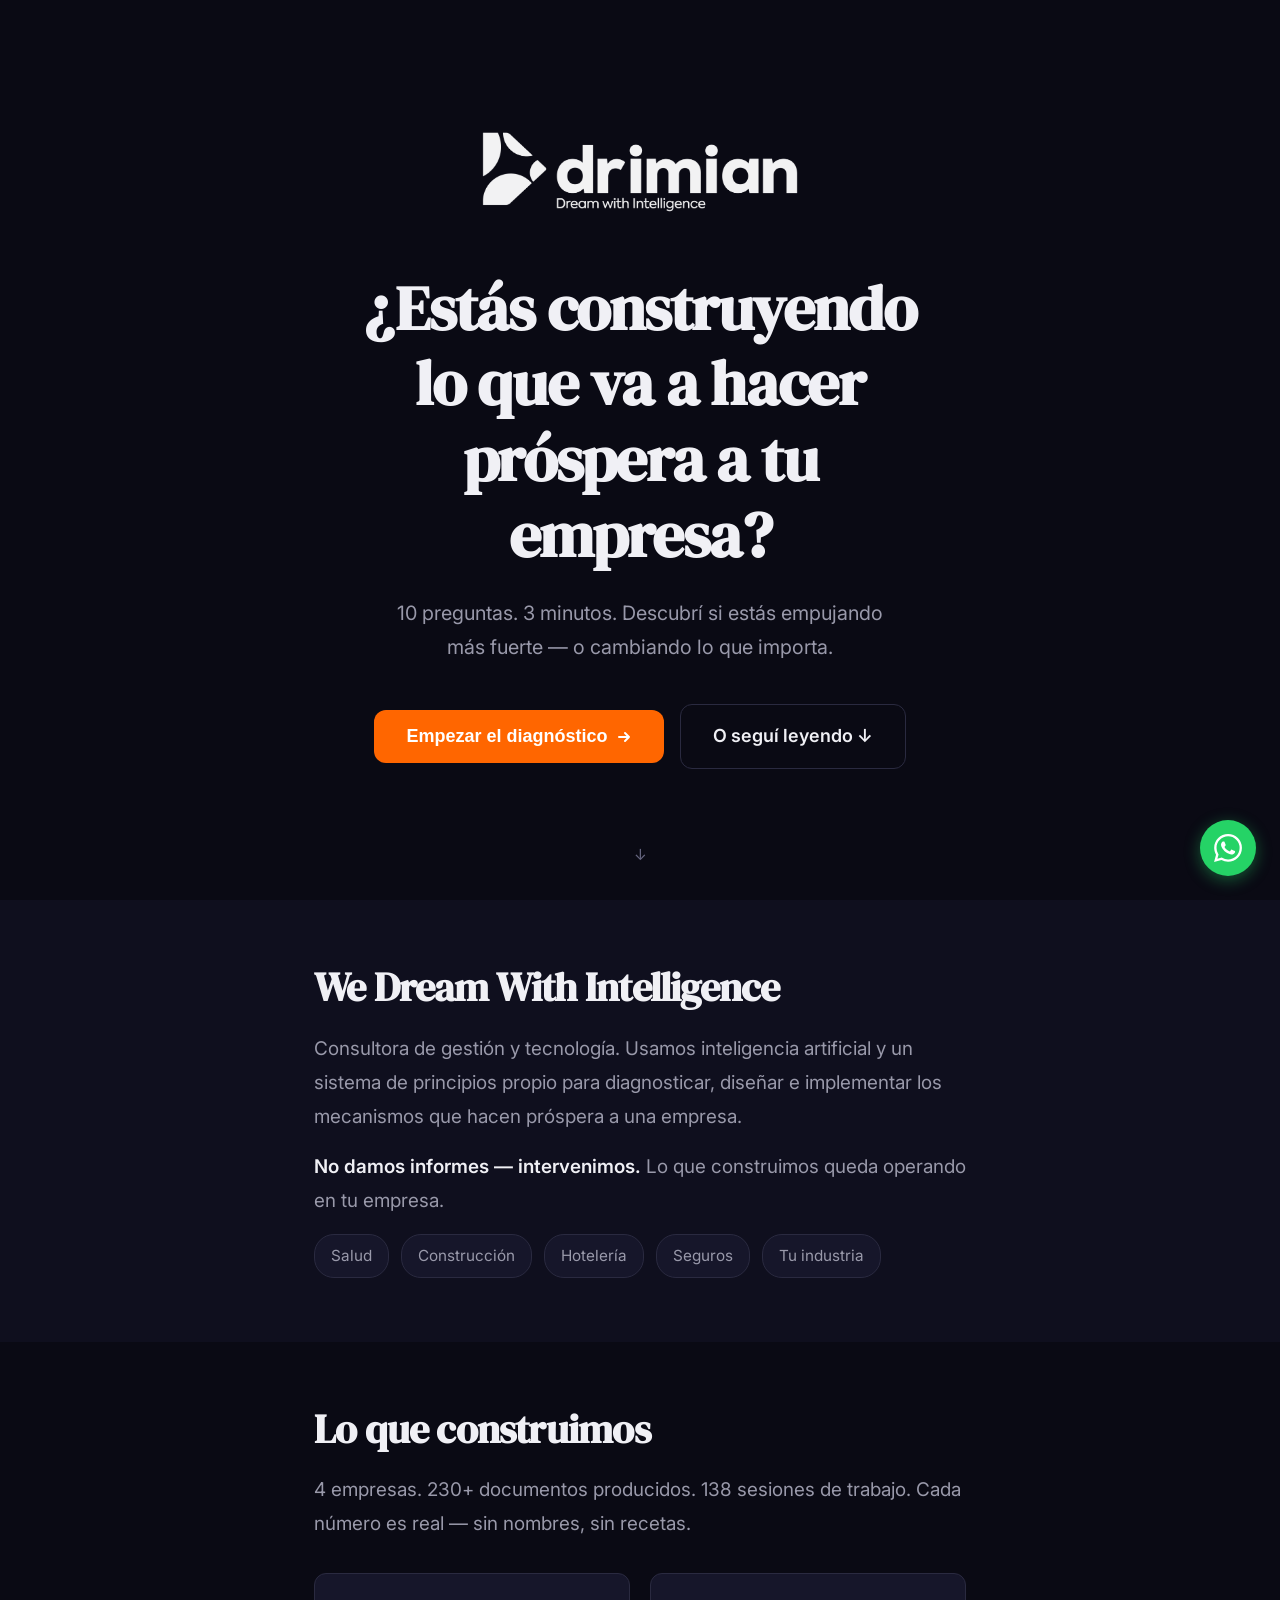
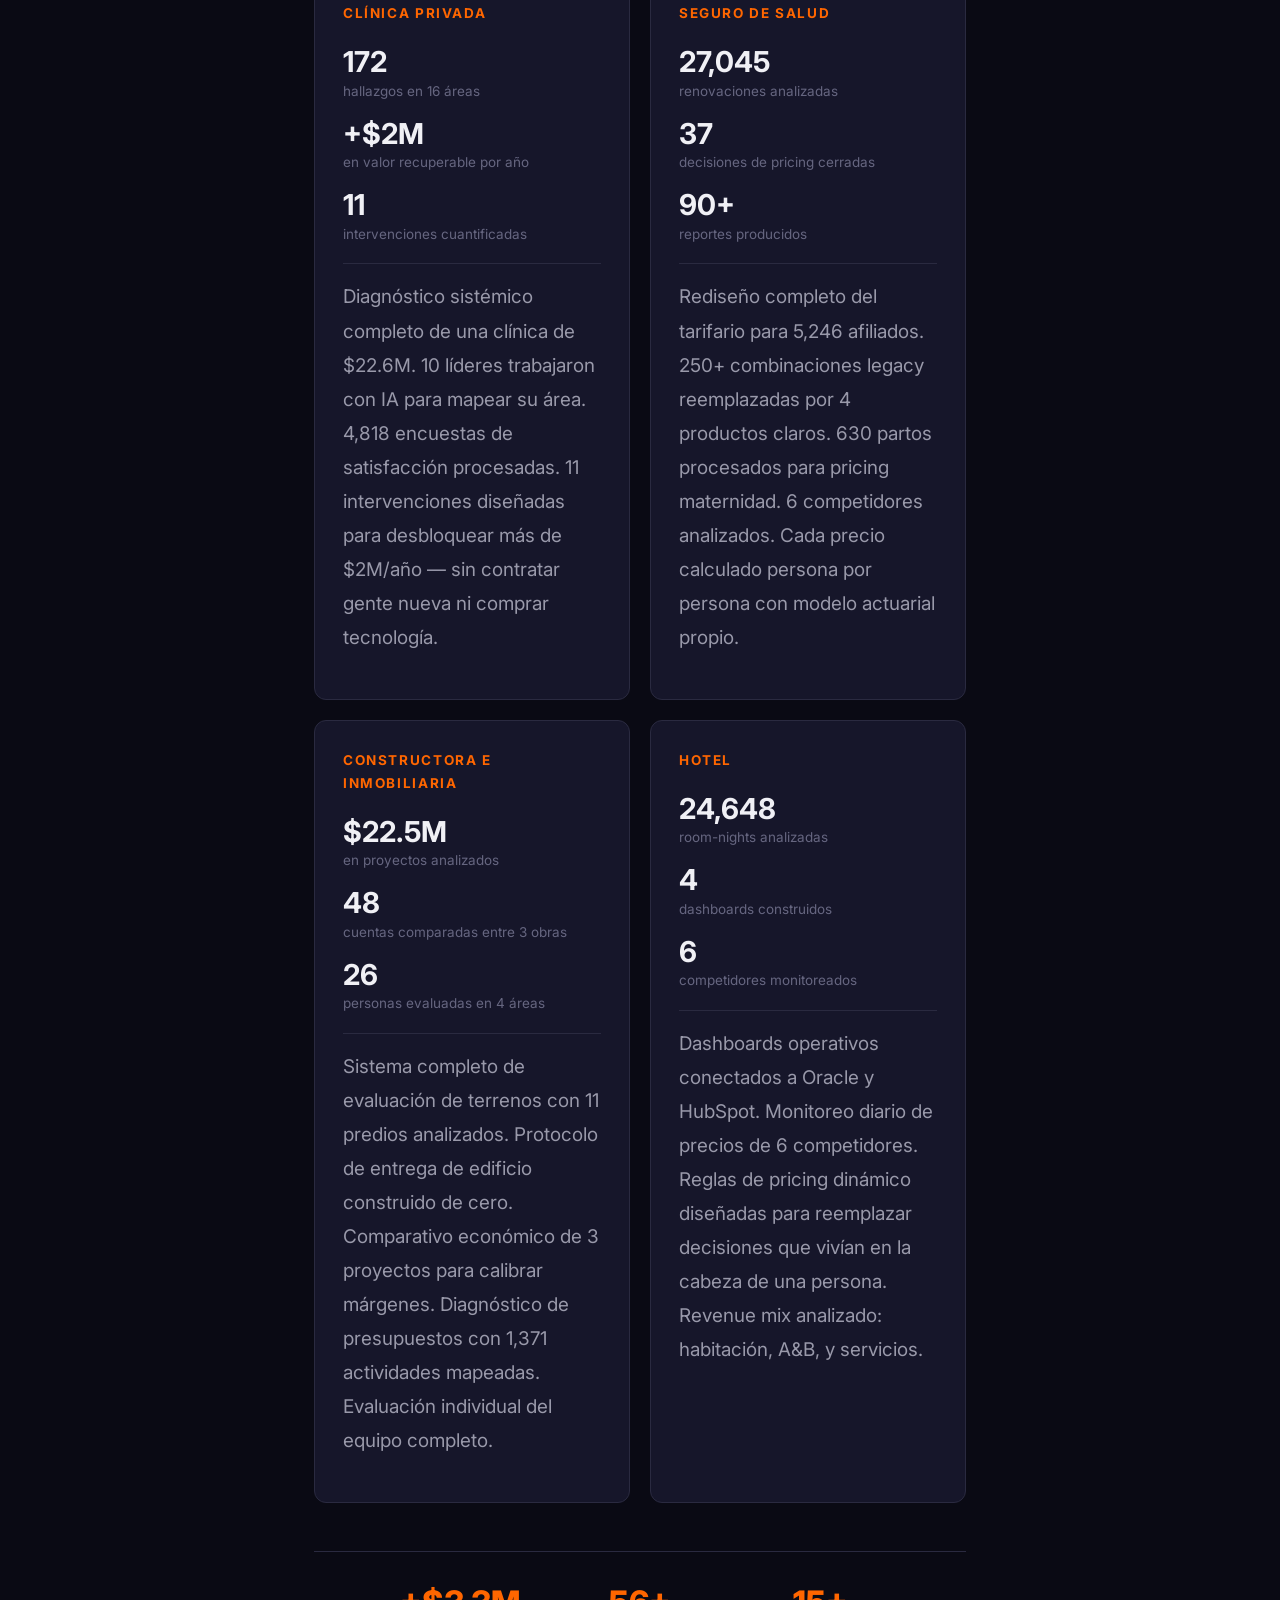
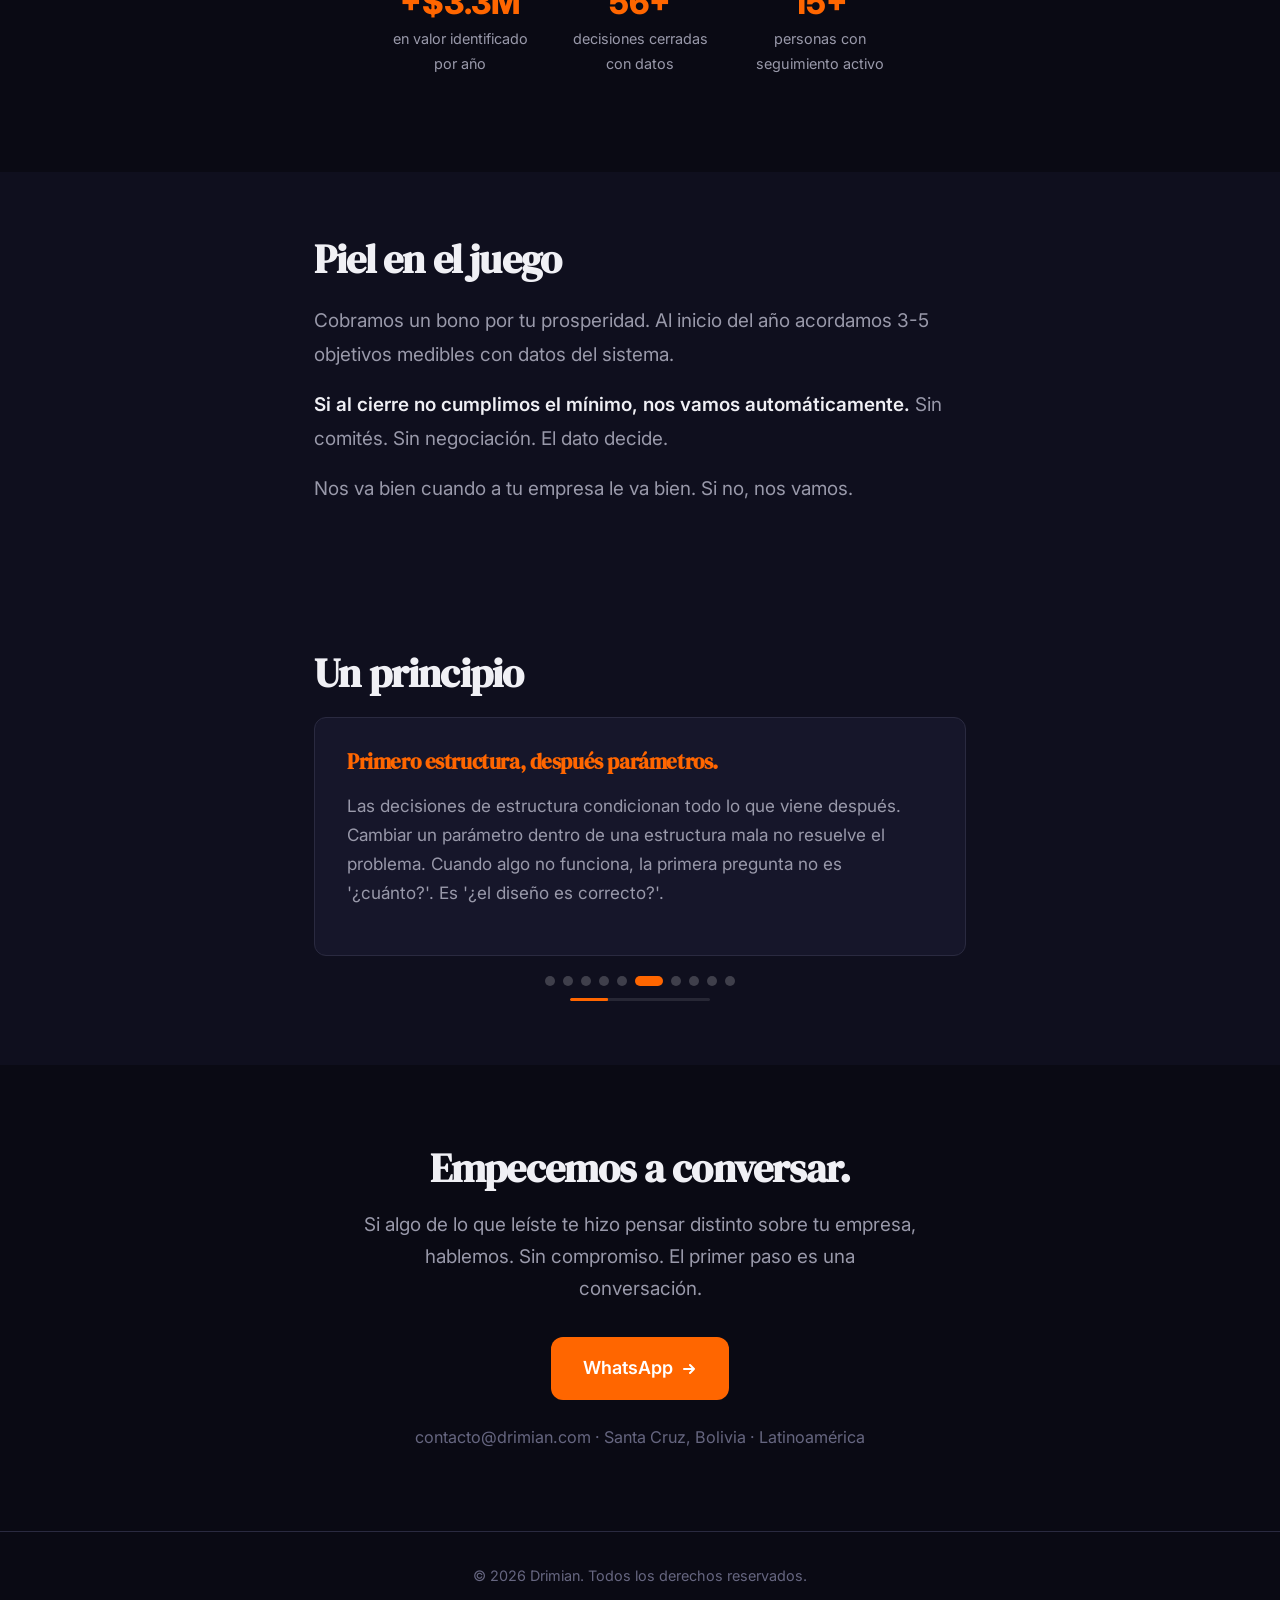
==== index.html @ 11413e6c "Reescribir seccion casos con datos reales completos de 4 empresas - Clinica: 172 hallazgos, 16 areas" ====
<!DOCTYPE html>
<html lang="es">
<head>
  <meta charset="UTF-8">
  <meta name="viewport" content="width=device-width, initial-scale=1.0">
  <title>Drimian — We Dream With Intelligence</title>
  <meta name="description" content="Consultora de gestión y tecnología. Diagnosticamos, diseñamos e implementamos los mecanismos que hacen próspera a una empresa.">
  <meta name="theme-color" content="#0a0a14">

  <!-- OG -->
  <meta property="og:title" content="Drimian — ¿Estás construyendo lo que va a hacer próspera a tu empresa?">
  <meta property="og:description" content="10 preguntas. 3 minutos. Descubrí si estás empujando más fuerte — o cambiando lo que importa.">
  <meta property="og:type" content="website">
  <meta property="og:url" content="https://drimian.com">

  <!-- Fonts -->
  <link rel="preconnect" href="https://fonts.googleapis.com">
  <link rel="preconnect" href="https://fonts.gstatic.com" crossorigin>
  <link href="https://fonts.googleapis.com/css2?family=DM+Serif+Display&family=Inter:wght@400;500;600;700&display=swap" rel="stylesheet">

  <!-- Styles -->
  <link rel="stylesheet" href="css/style.css?v=2">
</head>
<body>

  <!-- ==================== -->
  <!-- HERO                 -->
  <!-- ==================== -->
  <section id="hero">
    <div style="margin-bottom: 48px;">
      <img src="img/logo-white.png" alt="Drimian — Dream With Intelligence" style="width: min(320px, 80vw); height: auto; opacity: 0.95;">
    </div>

    <h1>¿Estás construyendo lo que va a hacer próspera a tu empresa?</h1>

    <p class="subtitle">
      10 preguntas. 3 minutos. Descubrí si estás empujando más fuerte — o cambiando lo que importa.
    </p>

    <div class="cta-group">
      <button class="btn btn-primary" onclick="startDiagnostic()">
        Empezar el diagnóstico
        <svg width="16" height="16" viewBox="0 0 16 16" fill="none"><path d="M3 8h10m0 0L9 4m4 4L9 12" stroke="currentColor" stroke-width="2" stroke-linecap="round" stroke-linejoin="round"/></svg>
      </button>
      <a href="#about" class="btn btn-secondary">O seguí leyendo ↓</a>
    </div>

    <div class="scroll-hint">↓</div>
  </section>

  <!-- ==================== -->
  <!-- DIAGNOSTIC           -->
  <!-- ==================== -->
  <section id="diagnostic" style="display: none;">
    <div class="diagnostic-intro">
      <h2>Diagnóstico de Prosperidad</h2>
      <p>Cada pregunta mide un mecanismo que produce prosperidad. No hay respuestas correctas — hay respuestas honestas.</p>
    </div>

    <div class="progress-label" id="progress-label">1 de 10</div>
    <div class="progress-bar">
      <div class="progress-fill" id="progress-fill" style="width: 0%"></div>
    </div>

    <div id="questions-area">
      <!-- Questions render here dynamically -->
    </div>
  </section>

  <!-- ==================== -->
  <!-- RESULTS              -->
  <!-- ==================== -->
  <div id="results">
    <div class="result-profile">
      <div class="score-badge" id="result-badge">CIMIENTOS</div>
      <div class="score-number" id="result-score">0<span>/40</span></div>
    </div>

    <div class="result-narrative" id="result-narrative">
    </div>

    <!-- Radar -->
    <div class="radar-container">
      <canvas id="radar-chart"></canvas>
    </div>
    <p class="radar-subtitle">Esto no es lo que tenés — es lo que estás construyendo.</p>

    <!-- Indicator bars -->
    <div class="indicators-detail" id="indicator-bars">
    </div>

    <!-- Palancas -->
    <div class="palancas">
      <h3>Las palancas que más moverían tu empresa</h3>
      <div id="palancas-list"></div>
    </div>

    <!-- CTA -->
    <div class="result-cta">
      <p>Estas palancas se pueden construir. Hablemos de cuáles primero.</p>
      <a href="https://wa.me/59176600056?text=Hola%2C%20hice%20el%20diagnóstico%20en%20drimian.com%20y%20quiero%20conversar." class="btn btn-primary" target="_blank" rel="noopener">
        Hablemos por WhatsApp
        <svg width="16" height="16" viewBox="0 0 16 16" fill="none"><path d="M3 8h10m0 0L9 4m4 4L9 12" stroke="currentColor" stroke-width="2" stroke-linecap="round" stroke-linejoin="round"/></svg>
      </a>

      <div class="lead-capture">
        <p>¿Querés recibir un análisis detallado de tus respuestas?</p>
        <form class="lead-form" id="lead-form" onsubmit="submitLead(event)">
          <input type="text" name="name" placeholder="Tu nombre" required>
          <input type="text" name="company" placeholder="Tu empresa" required>
          <input type="email" name="email" placeholder="Tu email" required>
          <input type="hidden" name="score" id="lead-score">
          <input type="hidden" name="profile" id="lead-profile">
          <input type="hidden" name="indicators" id="lead-indicators">
          <button type="submit" class="btn btn-primary" style="width: 100%; justify-content: center;">Enviar</button>
        </form>
      </div>
    </div>
  </div>

  <!-- ==================== -->
  <!-- ABOUT                -->
  <!-- ==================== -->
  <div id="about" class="section-alt">
    <div class="about-section">
      <h2>We Dream With Intelligence</h2>
      <p>
        Consultora de gestión y tecnología. Usamos inteligencia artificial y un sistema de principios propio para diagnosticar, diseñar e implementar los mecanismos que hacen próspera a una empresa.
      </p>
      <p>
        <span class="highlight">No damos informes — intervenimos.</span> Lo que construimos queda operando en tu empresa.
      </p>
      <div class="sectors">
        <span class="sector-tag">Salud</span>
        <span class="sector-tag">Construcción</span>
        <span class="sector-tag">Hotelería</span>
        <span class="sector-tag">Seguros</span>
        <span class="sector-tag">Tu industria</span>
      </div>
    </div>
  </div>

  <!-- ==================== -->
  <!-- CASES                -->
  <!-- ==================== -->
  <div id="cases">
    <div class="about-section">
      <h2>Lo que construimos</h2>
      <p>4 empresas. 230+ documentos producidos. 138 sesiones de trabajo. Cada número es real — sin nombres, sin recetas.</p>

      <div class="cases-grid">

        <div class="case-card">
          <div class="case-industry">Clínica privada</div>
          <div class="case-metrics">
            <div class="case-metric">
              <span class="metric-number">172</span>
              <span class="metric-label">hallazgos en 16 áreas</span>
            </div>
            <div class="case-metric">
              <span class="metric-number">+$2M</span>
              <span class="metric-label">en valor recuperable por año</span>
            </div>
            <div class="case-metric">
              <span class="metric-number">11</span>
              <span class="metric-label">intervenciones cuantificadas</span>
            </div>
          </div>
          <p class="case-context">Diagnóstico sistémico completo de una clínica de $22.6M. 10 líderes trabajaron con IA para mapear su área. 4,818 encuestas de satisfacción procesadas. 11 intervenciones diseñadas para desbloquear más de $2M/año — sin contratar gente nueva ni comprar tecnología.</p>
        </div>

        <div class="case-card">
          <div class="case-industry">Seguro de salud</div>
          <div class="case-metrics">
            <div class="case-metric">
              <span class="metric-number">27,045</span>
              <span class="metric-label">renovaciones analizadas</span>
            </div>
            <div class="case-metric">
              <span class="metric-number">37</span>
              <span class="metric-label">decisiones de pricing cerradas</span>
            </div>
            <div class="case-metric">
              <span class="metric-number">90+</span>
              <span class="metric-label">reportes producidos</span>
            </div>
          </div>
          <p class="case-context">Rediseño completo del tarifario para 5,246 afiliados. 250+ combinaciones legacy reemplazadas por 4 productos claros. 630 partos procesados para pricing maternidad. 6 competidores analizados. Cada precio calculado persona por persona con modelo actuarial propio.</p>
        </div>

        <div class="case-card">
          <div class="case-industry">Constructora e inmobiliaria</div>
          <div class="case-metrics">
            <div class="case-metric">
              <span class="metric-number">$22.5M</span>
              <span class="metric-label">en proyectos analizados</span>
            </div>
            <div class="case-metric">
              <span class="metric-number">48</span>
              <span class="metric-label">cuentas comparadas entre 3 obras</span>
            </div>
            <div class="case-metric">
              <span class="metric-number">26</span>
              <span class="metric-label">personas evaluadas en 4 áreas</span>
            </div>
          </div>
          <p class="case-context">Sistema completo de evaluación de terrenos con 11 predios analizados. Protocolo de entrega de edificio construido de cero. Comparativo económico de 3 proyectos para calibrar márgenes. Diagnóstico de presupuestos con 1,371 actividades mapeadas. Evaluación individual del equipo completo.</p>
        </div>

        <div class="case-card">
          <div class="case-industry">Hotel</div>
          <div class="case-metrics">
            <div class="case-metric">
              <span class="metric-number">24,648</span>
              <span class="metric-label">room-nights analizadas</span>
            </div>
            <div class="case-metric">
              <span class="metric-number">4</span>
              <span class="metric-label">dashboards construidos</span>
            </div>
            <div class="case-metric">
              <span class="metric-number">6</span>
              <span class="metric-label">competidores monitoreados</span>
            </div>
          </div>
          <p class="case-context">Dashboards operativos conectados a Oracle y HubSpot. Monitoreo diario de precios de 6 competidores. Reglas de pricing dinámico diseñadas para reemplazar decisiones que vivían en la cabeza de una persona. Revenue mix analizado: habitación, A&B, y servicios.</p>
        </div>

      </div>

      <!-- Consolidated stats -->
      <div class="consolidated-stats">
        <div class="stat-item">
          <span class="stat-number">+$3.3M</span>
          <span class="stat-label">en valor identificado por año</span>
        </div>
        <div class="stat-item">
          <span class="stat-number">56+</span>
          <span class="stat-label">decisiones cerradas con datos</span>
        </div>
        <div class="stat-item">
          <span class="stat-number">15+</span>
          <span class="stat-label">personas con seguimiento activo</span>
        </div>
      </div>
    </div>
  </div>

  <!-- ==================== -->
  <!-- MODEL                -->
  <!-- ==================== -->
  <div class="section-alt">
    <div class="about-section">
      <h2>Piel en el juego</h2>
      <p>
        Cobramos un bono por tu prosperidad. Al inicio del año acordamos 3-5 objetivos medibles con datos del sistema.
      </p>
      <p>
        <span class="highlight">Si al cierre no cumplimos el mínimo, nos vamos automáticamente.</span> Sin comités. Sin negociación. El dato decide.
      </p>
      <p>Nos va bien cuando a tu empresa le va bien. Si no, nos vamos.</p>
    </div>
  </div>

  <!-- ==================== -->
  <!-- PRINCIPLE            -->
  <!-- ==================== -->
  <div class="section-alt">
    <div class="about-section">
      <h2>Un principio</h2>
      <div class="principle-container">
        <div class="principle-box" id="principle-box">
          <h3 id="principle-title"></h3>
          <p id="principle-text"></p>
        </div>
      </div>
      <div class="principle-dots" id="principle-dots"></div>
      <div class="principle-progress">
        <div class="principle-progress-bar">
          <div class="principle-progress-fill" id="principle-progress-fill"></div>
        </div>
      </div>
    </div>
  </div>

  <!-- ==================== -->
  <!-- FOOTER CTA           -->
  <!-- ==================== -->
  <section id="footer-cta">
    <h2>Empecemos a conversar.</h2>
    <p>
      Si algo de lo que leíste te hizo pensar distinto sobre tu empresa, hablemos. Sin compromiso. El primer paso es una conversación.
    </p>
    <a href="https://wa.me/59176600056?text=Hola%2C%20vi%20la%20web%20de%20Drimian%20y%20quiero%20conversar." class="btn btn-primary" target="_blank" rel="noopener">
      WhatsApp
      <svg width="16" height="16" viewBox="0 0 16 16" fill="none"><path d="M3 8h10m0 0L9 4m4 4L9 12" stroke="currentColor" stroke-width="2" stroke-linecap="round" stroke-linejoin="round"/></svg>
    </a>
    <div class="contact-info">
      contacto@drimian.com · Santa Cruz, Bolivia · Latinoamérica
    </div>
  </section>

  <!-- Footer -->
  <footer>
    &copy; 2026 Drimian. Todos los derechos reservados.
  </footer>

  <!-- WhatsApp floating -->
  <a href="https://wa.me/59176600056?text=Hola%2C%20vi%20la%20web%20de%20Drimian." class="whatsapp-float" target="_blank" rel="noopener" aria-label="WhatsApp">
    <svg viewBox="0 0 24 24" xmlns="http://www.w3.org/2000/svg"><path d="M17.472 14.382c-.297-.149-1.758-.867-2.03-.967-.273-.099-.471-.148-.67.15-.197.297-.767.966-.94 1.164-.173.199-.347.223-.644.075-.297-.15-1.255-.463-2.39-1.475-.883-.788-1.48-1.761-1.653-2.059-.173-.297-.018-.458.13-.606.134-.133.298-.347.446-.52.149-.174.198-.298.298-.497.099-.198.05-.371-.025-.52-.075-.149-.669-1.612-.916-2.207-.242-.579-.487-.5-.669-.51-.173-.008-.371-.01-.57-.01-.198 0-.52.074-.792.372-.272.297-1.04 1.016-1.04 2.479 0 1.462 1.065 2.875 1.213 3.074.149.198 2.096 3.2 5.077 4.487.709.306 1.262.489 1.694.625.712.227 1.36.195 1.871.118.571-.085 1.758-.719 2.006-1.413.248-.694.248-1.289.173-1.413-.074-.124-.272-.198-.57-.347m-5.421 7.403h-.004a9.87 9.87 0 01-5.031-1.378l-.361-.214-3.741.982.998-3.648-.235-.374a9.86 9.86 0 01-1.51-5.26c.001-5.45 4.436-9.884 9.888-9.884 2.64 0 5.122 1.03 6.988 2.898a9.825 9.825 0 012.893 6.994c-.003 5.45-4.437 9.884-9.885 9.884m8.413-18.297A11.815 11.815 0 0012.05 0C5.495 0 .16 5.335.157 11.892c0 2.096.547 4.142 1.588 5.945L.057 24l6.305-1.654a11.882 11.882 0 005.683 1.448h.005c6.554 0 11.89-5.335 11.893-11.893a11.821 11.821 0 00-3.48-8.413z"/></svg>
  </a>

  <!-- Scripts -->
  <script>
    const PRINCIPLES = [
      {
        title: "El sistema produce resultados, no las personas.",
        text: "La misma persona produce 92 en un sistema y 45 en otro. Antes de cambiar a la gente, mirá el sistema en el que operan. Si un problema se repite con personas diferentes, el problema no son las personas."
      },
      {
        title: "Empujar más fuerte no funciona si el atractor no cambió.",
        text: "Los sistemas tienen estados por defecto. Después de cualquier intervención, tienden a volver a donde estaban. Si tu equipo vuelve a lo mismo cada vez que dejás de empujar, no es falta de voluntad — es que las condiciones que sostienen el problema siguen intactas."
      },
      {
        title: "No decidir teóricamente lo que podés medir.",
        text: "Si un dato puede obtenerse del sistema real, no debería decidirse por estimación o intuición. La decisión basada en datos reales es más costosa de obtener pero más barata de corregir. La basada en supuestos es barata de tomar y cara de corregir."
      },
      {
        title: "La IA amplifica el ciclo, no lo reemplaza.",
        text: "Una persona con IA completa ciclos de decisión más rápido, con más información, con menos fricción. Pero el ciclo sigue necesitando un humano que lo dirija. IA sin humano en el ciclo produce errores pequeños que se repiten miles de veces sin que nadie los detecte."
      },
      {
        title: "Prosperar no es maximizar.",
        text: "Una empresa que maximiza eficiencia elimina holgura. Una que maximiza crecimiento consume caja. Una que maximiza corto plazo sacrifica opciones futuras. Prosperar requiere suficiencia en cada indicador, no maximización de ninguno."
      },
      {
        title: "Primero estructura, después parámetros.",
        text: "Las decisiones de estructura condicionan todo lo que viene después. Cambiar un parámetro dentro de una estructura mala no resuelve el problema. Cuando algo no funciona, la primera pregunta no es '¿cuánto?'. Es '¿el diseño es correcto?'."
      },
      {
        title: "Fricción es lo que te está costando sin que lo veas.",
        text: "Cuánto tarda tu empresa en enterarse de un problema. Cuántas personas tocan una decisión antes de que se ejecute. Cuántas reuniones terminan sin que alguien decida algo. Eso es fricción — y se puede medir."
      },
      {
        title: "El miedo estructura todo lo demás.",
        text: "Cuando el sistema penaliza el error, las personas dejan de decidir, escalar y proponer. Un sistema con miedo convierte la latencia en parálisis, la variabilidad en rigidez, y la coordinación en burocracia defensiva. Resolver el miedo primero hace que todo lo demás funcione."
      },
      {
        title: "No compran tu producto. Compran progreso.",
        text: "Tu producto compite con todo lo que resuelve el mismo problema, no solo con productos similares. La diferenciación sin barrera es temporal — debe haber algo que impida la imitación."
      },
      {
        title: "Autonomía sin claridad es caos. Claridad sin autonomía es control.",
        text: "El trabajo del líder es definir qué resultado necesita el sistema, crear las condiciones para que sea posible, y dejar que la persona encuentre su método. El fit entre persona y rol se hace visible cuando hay claridad + condiciones + autonomía."
      }
    ];

    let currentPrinciple = Math.floor(Math.random() * PRINCIPLES.length);
    let autoplayTimer = null;
    let progressTimer = null;
    const AUTOPLAY_INTERVAL = 7000;
    const PROGRESS_STEP = 50;
    let isTransitioning = false;

    // Build dots
    function buildDots() {
      const dotsContainer = document.getElementById('principle-dots');
      PRINCIPLES.forEach((_, i) => {
        const dot = document.createElement('button');
        dot.className = 'principle-dot' + (i === currentPrinciple ? ' active' : '');
        dot.setAttribute('aria-label', 'Principio ' + (i + 1));
        dot.addEventListener('click', () => goToPrinciple(i));
        dotsContainer.appendChild(dot);
      });
    }

    function updateDots() {
      const dots = document.querySelectorAll('.principle-dot');
      dots.forEach((dot, i) => {
        dot.classList.toggle('active', i === currentPrinciple);
      });
    }

    function showPrinciple(index, direction) {
      const box = document.getElementById('principle-box');
      const dir = direction || 'right';

      if (isTransitioning) return;
      isTransitioning = true;

      // Slide out
      box.classList.remove('visible');
      box.classList.add(dir === 'right' ? 'sliding-out-left' : 'sliding-out-right');

      setTimeout(() => {
        // Update content
        document.getElementById('principle-title').textContent = PRINCIPLES[index].title;
        document.getElementById('principle-text').textContent = PRINCIPLES[index].text;

        // Prepare slide in from opposite side
        box.classList.remove('sliding-out-left', 'sliding-out-right');
        box.classList.add(dir === 'right' ? 'sliding-in' : 'sliding-in-left');

        // Force reflow
        box.offsetHeight;

        // Slide in
        box.classList.remove('sliding-in', 'sliding-in-left');
        box.classList.add('visible');
        updateDots();

        setTimeout(() => { isTransitioning = false; }, 600);
      }, 500);
    }

    function nextPrinciple() {
      currentPrinciple = (currentPrinciple + 1) % PRINCIPLES.length;
      showPrinciple(currentPrinciple, 'right');
      resetAutoplay();
    }

    function prevPrinciple() {
      currentPrinciple = (currentPrinciple - 1 + PRINCIPLES.length) % PRINCIPLES.length;
      showPrinciple(currentPrinciple, 'left');
      resetAutoplay();
    }

    function goToPrinciple(index) {
      if (index === currentPrinciple) return;
      const dir = index > currentPrinciple ? 'right' : 'left';
      currentPrinciple = index;
      showPrinciple(currentPrinciple, dir);
      resetAutoplay();
    }

    // Progress bar
    function startProgress() {
      const fill = document.getElementById('principle-progress-fill');
      let elapsed = 0;
      fill.style.width = '0%';

      progressTimer = setInterval(() => {
        elapsed += PROGRESS_STEP;
        const pct = Math.min((elapsed / AUTOPLAY_INTERVAL) * 100, 100);
        fill.style.width = pct + '%';
      }, PROGRESS_STEP);
    }

    // Autoplay
    function startAutoplay() {
      startProgress();
      autoplayTimer = setInterval(() => {
        nextPrinciple();
      }, AUTOPLAY_INTERVAL);
    }

    function resetAutoplay() {
      clearInterval(autoplayTimer);
      clearInterval(progressTimer);
      startAutoplay();
    }

    // Swipe support
    function setupSwipe() {
      const box = document.getElementById('principle-box');
      let startX = 0;
      let startY = 0;

      box.addEventListener('touchstart', (e) => {
        startX = e.touches[0].clientX;
        startY = e.touches[0].clientY;
      }, { passive: true });

      box.addEventListener('touchend', (e) => {
        const dx = e.changedTouches[0].clientX - startX;
        const dy = e.changedTouches[0].clientY - startY;
        if (Math.abs(dx) > 50 && Math.abs(dx) > Math.abs(dy)) {
          if (dx < 0) nextPrinciple();
          else prevPrinciple();
        }
      }, { passive: true });

      // Mouse drag
      let mouseDown = false;
      let mouseStartX = 0;

      box.addEventListener('mousedown', (e) => {
        mouseDown = true;
        mouseStartX = e.clientX;
        box.style.cursor = 'grabbing';
      });

      document.addEventListener('mouseup', (e) => {
        if (!mouseDown) return;
        mouseDown = false;
        box.style.cursor = 'grab';
        const dx = e.clientX - mouseStartX;
        if (Math.abs(dx) > 50) {
          if (dx < 0) nextPrinciple();
          else prevPrinciple();
        }
      });
    }

    // Pause on hover
    function setupHoverPause() {
      const container = document.querySelector('.principle-container');
      container.addEventListener('mouseenter', () => {
        clearInterval(autoplayTimer);
        clearInterval(progressTimer);
      });
      container.addEventListener('mouseleave', () => {
        resetAutoplay();
      });
    }

    // Init
    document.addEventListener('DOMContentLoaded', () => {
      buildDots();
      document.getElementById('principle-title').textContent = PRINCIPLES[currentPrinciple].title;
      document.getElementById('principle-text').textContent = PRINCIPLES[currentPrinciple].text;
      document.getElementById('principle-box').classList.add('visible');
      updateDots();
      setupSwipe();
      setupHoverPause();
      startAutoplay();
    });
  </script>
  <script src="js/diagnostic.js"></script>

  <script>
    function submitLead(e) {
      e.preventDefault();
      const form = e.target;
      const total = answers.reduce((a, b) => a + b, 0);
      const profile = getProfile(total);
      const indicators = calculateIndicatorScores();

      // Fill hidden fields
      document.getElementById('lead-score').value = total + '/40 — ' + profile.name;
      document.getElementById('lead-profile').value = profile.name;
      document.getElementById('lead-indicators').value = Object.entries(indicators).map(([k,v]) => k + ': ' + v + '%').join(' | ');

      // Send via formsubmit.co (no signup needed, sends to contacto@drimian.com)
      const formData = new FormData(form);
      formData.append('_subject', 'Nuevo diagnóstico web: ' + form.name.value + ' — ' + form.company.value);
      formData.append('_template', 'table');
      formData.append('_captcha', 'false');

      fetch('https://formsubmit.co/ajax/contacto@drimian.com', {
        method: 'POST',
        body: formData
      }).then(r => r.json()).then(data => {
        form.innerHTML = '<p style="color: var(--success); padding: 16px;">Listo. Te enviamos el análisis detallado.</p>';
      }).catch(err => {
        // Fallback: open WhatsApp with data
        const msg = encodeURIComponent('Hola, hice el diagnóstico en drimian.com.\nScore: ' + total + '/40 (' + profile.name + ')\nNombre: ' + form.name.value + '\nEmpresa: ' + form.company.value + '\nEmail: ' + form.email.value);
        window.open('https://wa.me/59176600056?text=' + msg, '_blank');
        form.innerHTML = '<p style="color: var(--success); padding: 16px;">Listo. Te contactamos pronto.</p>';
      });
    }
  </script>

</body>
</html>
---- css/style.css ----
/* DRIMIAN — Web 2026 */
/* Mobile first. Dark theme. Axiforma/Inter fallback. */

:root {
  --blue: #003399;
  --blue-dark: #001a4d;
  --orange: #FF6600;
  --orange-hover: #ff8533;
  --bg-dark: #0a0a14;
  --bg-section: #0f0f1e;
  --bg-card: #16162a;
  --text-primary: #f0f0f5;
  --text-secondary: #9999aa;
  --text-muted: #666680;
  --border: #2a2a40;
  --success: #22c55e;
  --warning: #f59e0b;
  --danger: #ef4444;
  --radius: 12px;
  --max-width: 680px;
  --transition: 0.3s ease;
}

* {
  margin: 0;
  padding: 0;
  box-sizing: border-box;
}

html {
  scroll-behavior: smooth;
  font-size: 16px;
}

body {
  font-family: 'Inter', -apple-system, BlinkMacSystemFont, 'Segoe UI', sans-serif;
  background: var(--bg-dark);
  color: var(--text-primary);
  line-height: 1.7;
  -webkit-font-smoothing: antialiased;
}

/* Typography */
h1, h2, h3 {
  font-family: 'DM Serif Display', Georgia, serif;
  line-height: 1.2;
  letter-spacing: -0.02em;
}

h1 { font-size: 2.4rem; }
h2 { font-size: 1.8rem; }
h3 { font-size: 1.3rem; }

p { max-width: var(--max-width); }

a {
  color: var(--orange);
  text-decoration: none;
  transition: color var(--transition);
}
a:hover { color: var(--orange-hover); }

/* Layout */
section {
  padding: 64px 24px;
  max-width: 900px;
  margin: 0 auto;
}

.section-alt {
  background: var(--bg-section);
}

/* Buttons */
.btn {
  display: inline-flex;
  align-items: center;
  gap: 8px;
  padding: 16px 32px;
  border-radius: var(--radius);
  font-size: 1rem;
  font-weight: 600;
  cursor: pointer;
  border: none;
  transition: all var(--transition);
  text-decoration: none;
}

.btn-primary {
  background: var(--orange);
  color: white;
}
.btn-primary:hover {
  background: var(--orange-hover);
  color: white;
  transform: translateY(-2px);
  box-shadow: 0 8px 24px rgba(255, 102, 0, 0.3);
}

.btn-secondary {
  background: transparent;
  color: var(--text-primary);
  border: 1px solid var(--border);
}
.btn-secondary:hover {
  border-color: var(--text-secondary);
  background: var(--bg-card);
}

/* ===================== */
/* HERO                  */
/* ===================== */
#hero {
  min-height: 100vh;
  display: flex;
  flex-direction: column;
  justify-content: center;
  align-items: center;
  text-align: center;
  padding: 48px 24px;
  position: relative;
}

#hero .logo {
  width: 180px;
  margin-bottom: 16px;
  opacity: 0.9;
}

#hero .tagline {
  font-size: 0.85rem;
  letter-spacing: 0.15em;
  text-transform: uppercase;
  color: var(--text-secondary);
  margin-bottom: 48px;
  display: none; /* Logo image includes tagline */
}

#hero h1 {
  font-size: 2.2rem;
  margin-bottom: 24px;
  max-width: 600px;
}

#hero .subtitle {
  font-size: 1.1rem;
  color: var(--text-secondary);
  max-width: 520px;
  margin-bottom: 40px;
  line-height: 1.7;
}

#hero .cta-group {
  display: flex;
  flex-direction: column;
  gap: 16px;
  align-items: center;
}

.scroll-hint {
  position: absolute;
  bottom: 32px;
  color: var(--text-muted);
  font-size: 0.85rem;
  animation: float 2s ease-in-out infinite;
}

@keyframes float {
  0%, 100% { transform: translateY(0); }
  50% { transform: translateY(8px); }
}

/* ===================== */
/* DIAGNOSTIC            */
/* ===================== */
#diagnostic {
  min-height: 100vh;
  display: flex;
  flex-direction: column;
  justify-content: center;
  padding: 48px 24px;
  max-width: 700px;
  margin: 0 auto;
}

.diagnostic-intro {
  text-align: center;
  margin-bottom: 48px;
}

.diagnostic-intro h2 {
  margin-bottom: 16px;
}

.diagnostic-intro p {
  color: var(--text-secondary);
  margin: 0 auto;
}

/* Progress bar */
.progress-bar {
  width: 100%;
  height: 3px;
  background: var(--border);
  border-radius: 2px;
  margin-bottom: 48px;
  overflow: hidden;
}

.progress-fill {
  height: 100%;
  background: var(--orange);
  border-radius: 2px;
  transition: width 0.5s ease;
}

.progress-label {
  text-align: center;
  font-size: 0.8rem;
  color: var(--text-muted);
  margin-bottom: 8px;
}

/* Question */
.question-container {
  display: none;
  animation: fadeIn 0.4s ease;
}

.question-container.active {
  display: block;
}

@keyframes fadeIn {
  from { opacity: 0; transform: translateY(16px); }
  to { opacity: 1; transform: translateY(0); }
}

.question-text {
  font-size: 1.3rem;
  font-weight: 600;
  margin-bottom: 32px;
  line-height: 1.5;
}

.options {
  display: flex;
  flex-direction: column;
  gap: 12px;
}

.option {
  padding: 18px 20px;
  background: var(--bg-card);
  border: 1px solid var(--border);
  border-radius: var(--radius);
  cursor: pointer;
  transition: all var(--transition);
  font-size: 0.95rem;
  line-height: 1.5;
  color: var(--text-primary);
}

.option:hover {
  border-color: var(--orange);
  background: rgba(255, 102, 0, 0.05);
}

.option.selected {
  border-color: var(--orange);
  background: rgba(255, 102, 0, 0.1);
}

/* Micro-revelation */
.revelation {
  display: none;
  margin-top: 32px;
  padding: 24px;
  background: rgba(255, 102, 0, 0.05);
  border-left: 3px solid var(--orange);
  border-radius: 0 var(--radius) var(--radius) 0;
  font-size: 0.95rem;
  color: var(--text-secondary);
  line-height: 1.7;
  animation: fadeIn 0.5s ease;
}

.revelation.visible {
  display: block;
}

/* ===================== */
/* RESULTS               */
/* ===================== */
#results {
  display: none;
  padding: 64px 24px;
  max-width: 800px;
  margin: 0 auto;
  animation: fadeIn 0.6s ease;
}

#results.visible {
  display: block;
}

.result-profile {
  text-align: center;
  margin-bottom: 48px;
}

.result-profile .score-badge {
  display: inline-block;
  padding: 6px 16px;
  border-radius: 20px;
  font-size: 0.8rem;
  font-weight: 700;
  letter-spacing: 0.1em;
  text-transform: uppercase;
  margin-bottom: 16px;
}

.score-badge.absent { background: rgba(239, 68, 68, 0.15); color: var(--danger); }
.score-badge.partial { background: rgba(245, 158, 11, 0.15); color: var(--warning); }
.score-badge.building { background: rgba(59, 130, 246, 0.15); color: #3b82f6; }
.score-badge.solid { background: rgba(34, 197, 94, 0.15); color: var(--success); }

.result-profile h2 {
  margin-bottom: 8px;
}

.result-profile .score-number {
  font-size: 3rem;
  font-weight: 700;
  color: var(--orange);
  margin-bottom: 24px;
}

.result-profile .score-number span {
  font-size: 1.2rem;
  color: var(--text-muted);
}

.result-narrative {
  color: var(--text-secondary);
  font-size: 1.05rem;
  line-height: 1.8;
  max-width: var(--max-width);
  margin: 0 auto 48px;
}

.result-narrative p {
  margin-bottom: 16px;
}

/* Radar */
.radar-container {
  width: 100%;
  max-width: 400px;
  margin: 0 auto 16px;
}

.radar-subtitle {
  text-align: center;
  font-size: 0.85rem;
  color: var(--text-muted);
  font-style: italic;
  margin-bottom: 48px;
}

/* Indicators detail */
.indicators-detail {
  margin-bottom: 48px;
}

.indicator-row {
  margin-bottom: 24px;
}

.indicator-header {
  display: flex;
  justify-content: space-between;
  align-items: center;
  margin-bottom: 8px;
}

.indicator-name {
  font-size: 0.9rem;
  font-weight: 600;
}

.indicator-pct {
  font-size: 0.85rem;
  font-weight: 700;
}

.indicator-bar {
  height: 6px;
  background: var(--border);
  border-radius: 3px;
  overflow: hidden;
}

.indicator-bar-fill {
  height: 100%;
  border-radius: 3px;
  transition: width 1s ease;
}

/* Palancas */
.palancas {
  margin-bottom: 48px;
}

.palancas h3 {
  margin-bottom: 24px;
  font-size: 1.2rem;
}

.palanca-card {
  padding: 24px;
  background: var(--bg-card);
  border: 1px solid var(--border);
  border-radius: var(--radius);
  margin-bottom: 16px;
}

.palanca-card .palanca-name {
  font-weight: 700;
  color: var(--orange);
  margin-bottom: 4px;
}

.palanca-card .palanca-impacts {
  font-size: 0.8rem;
  color: var(--text-muted);
  margin-bottom: 12px;
}

.palanca-card .palanca-text {
  font-size: 0.95rem;
  color: var(--text-secondary);
  line-height: 1.6;
}

/* Result CTA */
.result-cta {
  text-align: center;
  padding: 48px 0;
}

.result-cta p {
  margin: 0 auto 24px;
  color: var(--text-secondary);
  font-size: 1.05rem;
}

/* Lead capture */
.lead-capture {
  text-align: center;
  margin-top: 32px;
  padding-top: 32px;
  border-top: 1px solid var(--border);
}

.lead-capture p {
  margin: 0 auto 16px;
  font-size: 0.9rem;
  color: var(--text-muted);
}

.lead-form {
  display: flex;
  flex-direction: column;
  gap: 12px;
  max-width: 400px;
  margin: 0 auto;
}

.lead-form input {
  padding: 14px 16px;
  background: var(--bg-card);
  border: 1px solid var(--border);
  border-radius: var(--radius);
  color: var(--text-primary);
  font-size: 0.95rem;
  outline: none;
  transition: border-color var(--transition);
}

.lead-form input:focus {
  border-color: var(--orange);
}

.lead-form input::placeholder {
  color: var(--text-muted);
}

/* ===================== */
/* CASES                 */
/* ===================== */
#cases {
  background: var(--bg-dark);
}

.cases-grid {
  display: grid;
  grid-template-columns: 1fr;
  gap: 20px;
  margin-top: 32px;
}

.case-card {
  padding: 28px;
  background: var(--bg-card);
  border: 1px solid var(--border);
  border-radius: var(--radius);
  transition: border-color var(--transition);
}

.case-card:hover {
  border-color: var(--orange);
}

.case-industry {
  font-size: 0.75rem;
  font-weight: 700;
  letter-spacing: 0.12em;
  text-transform: uppercase;
  color: var(--orange);
  margin-bottom: 20px;
}

.case-metrics {
  display: flex;
  flex-wrap: wrap;
  gap: 16px;
  margin-bottom: 20px;
}

.case-metric {
  display: flex;
  flex-direction: column;
  min-width: 100px;
}

.metric-number {
  font-size: 1.6rem;
  font-weight: 700;
  color: var(--text-primary);
  line-height: 1.2;
}

.metric-label {
  font-size: 0.75rem;
  color: var(--text-muted);
  line-height: 1.4;
  margin-top: 2px;
}

.case-context {
  font-size: 0.9rem;
  color: var(--text-secondary);
  line-height: 1.7;
  margin: 0;
  max-width: 100%;
  border-top: 1px solid var(--border);
  padding-top: 16px;
}

@media (min-width: 768px) {
  .cases-grid {
    grid-template-columns: 1fr 1fr;
  }
}

/* Consolidated stats */
.consolidated-stats {
  display: flex;
  justify-content: center;
  gap: 40px;
  margin-top: 48px;
  padding: 32px 24px;
  border-top: 1px solid var(--border);
  flex-wrap: wrap;
}

.stat-item {
  display: flex;
  flex-direction: column;
  align-items: center;
  text-align: center;
}

.stat-number {
  font-size: 1.8rem;
  font-weight: 800;
  color: var(--orange);
  line-height: 1.2;
}

.stat-label {
  font-size: 0.8rem;
  color: var(--text-secondary);
  margin-top: 4px;
  max-width: 140px;
}

@media (max-width: 480px) {
  .consolidated-stats {
    gap: 24px;
  }
  .stat-number {
    font-size: 1.4rem;
  }
}

/* ===================== */
/* ABOUT SECTIONS        */
/* ===================== */
.about-section {
  padding: 64px 24px;
  max-width: 700px;
  margin: 0 auto;
}

.about-section h2 {
  margin-bottom: 20px;
}

.about-section p {
  color: var(--text-secondary);
  margin-bottom: 16px;
  font-size: 1.05rem;
  line-height: 1.8;
}

.about-section .highlight {
  color: var(--text-primary);
  font-weight: 600;
}

/* Principle rotative */
.principle-container {
  position: relative;
  overflow: hidden;
  margin-top: 8px;
}

.principle-box {
  padding: 32px;
  background: var(--bg-card);
  border: 1px solid var(--border);
  border-radius: var(--radius);
  transition: opacity 0.6s cubic-bezier(0.4, 0, 0.2, 1), transform 0.6s cubic-bezier(0.4, 0, 0.2, 1);
  cursor: grab;
  user-select: none;
}

.principle-box.sliding-out-left {
  opacity: 0;
  transform: translateX(-40px);
}

.principle-box.sliding-out-right {
  opacity: 0;
  transform: translateX(40px);
}

.principle-box.sliding-in {
  opacity: 0;
  transform: translateX(40px);
  transition: none;
}

.principle-box.sliding-in-left {
  opacity: 0;
  transform: translateX(-40px);
  transition: none;
}

.principle-box.visible {
  opacity: 1;
  transform: translateX(0);
}

/* Progress dots */
.principle-dots {
  display: flex;
  justify-content: center;
  gap: 8px;
  margin-top: 20px;
}

.principle-dot {
  width: 10px;
  height: 10px;
  border-radius: 50%;
  background: rgba(255, 255, 255, 0.2);
  border: none;
  padding: 0;
  cursor: pointer;
  transition: background 0.4s ease, transform 0.4s ease, width 0.4s ease, border-radius 0.4s ease;
}

.principle-dot.active {
  background: var(--orange);
  border-radius: 5px;
  width: 28px;
}

.principle-dot:hover:not(.active) {
  background: rgba(255, 255, 255, 0.45);
  transform: scale(1.3);
}

/* Progress bar under active dot */
.principle-progress {
  display: flex;
  justify-content: center;
  margin-top: 12px;
}

.principle-progress-bar {
  width: 140px;
  height: 3px;
  background: rgba(255, 255, 255, 0.1);
  border-radius: 2px;
  overflow: hidden;
}

.principle-progress-fill {
  height: 100%;
  width: 0%;
  background: var(--orange);
  border-radius: 1px;
  transition: width 0.1s linear;
}

.principle-btn {
  display: inline-flex;
  margin: 0 auto;
}

.principle-btn svg {
  width: 14px;
  height: 14px;
}

.principle-box h3 {
  color: var(--orange);
  margin-bottom: 16px;
  font-size: 1.15rem;
}

.principle-box p {
  font-size: 0.95rem;
  line-height: 1.7;
}

/* Sectors */
.sectors {
  display: flex;
  flex-wrap: wrap;
  gap: 12px;
  margin-top: 16px;
}

.sector-tag {
  padding: 8px 16px;
  background: var(--bg-card);
  border: 1px solid var(--border);
  border-radius: 20px;
  font-size: 0.85rem;
  color: var(--text-secondary);
}

/* ===================== */
/* FOOTER CTA            */
/* ===================== */
#footer-cta {
  text-align: center;
  padding: 80px 24px;
  max-width: 600px;
  margin: 0 auto;
}

#footer-cta h2 {
  margin-bottom: 16px;
}

#footer-cta p {
  color: var(--text-secondary);
  margin: 0 auto 32px;
  font-size: 1.05rem;
}

#footer-cta .contact-info {
  margin-top: 24px;
  font-size: 0.9rem;
  color: var(--text-muted);
}

/* Footer */
footer {
  text-align: center;
  padding: 32px 24px;
  font-size: 0.8rem;
  color: var(--text-muted);
  border-top: 1px solid var(--border);
}

/* WhatsApp floating */
.whatsapp-float {
  position: fixed;
  bottom: 24px;
  right: 24px;
  width: 56px;
  height: 56px;
  background: #25D366;
  border-radius: 50%;
  display: flex;
  align-items: center;
  justify-content: center;
  box-shadow: 0 4px 16px rgba(37, 211, 102, 0.4);
  z-index: 1000;
  transition: transform var(--transition);
}

.whatsapp-float:hover {
  transform: scale(1.1);
}

.whatsapp-float svg {
  width: 28px;
  height: 28px;
  fill: white;
}

/* ===================== */
/* DESKTOP               */
/* ===================== */
@media (min-width: 768px) {
  html { font-size: 18px; }

  h1 { font-size: 3.2rem; }
  h2 { font-size: 2.2rem; }

  #hero h1 { font-size: 3rem; }

  section { padding: 96px 48px; }

  #hero .cta-group {
    flex-direction: row;
  }

  .question-text {
    font-size: 1.5rem;
  }
}

@media (min-width: 1024px) {
  #hero h1 { font-size: 3.5rem; }
  section { padding: 120px 48px; }
}

/* Accessibility */
@media (prefers-reduced-motion: reduce) {
  * {
    animation-duration: 0.01ms !important;
    transition-duration: 0.01ms !important;
  }
}

:focus-visible {
  outline: 2px solid var(--orange);
  outline-offset: 2px;
}
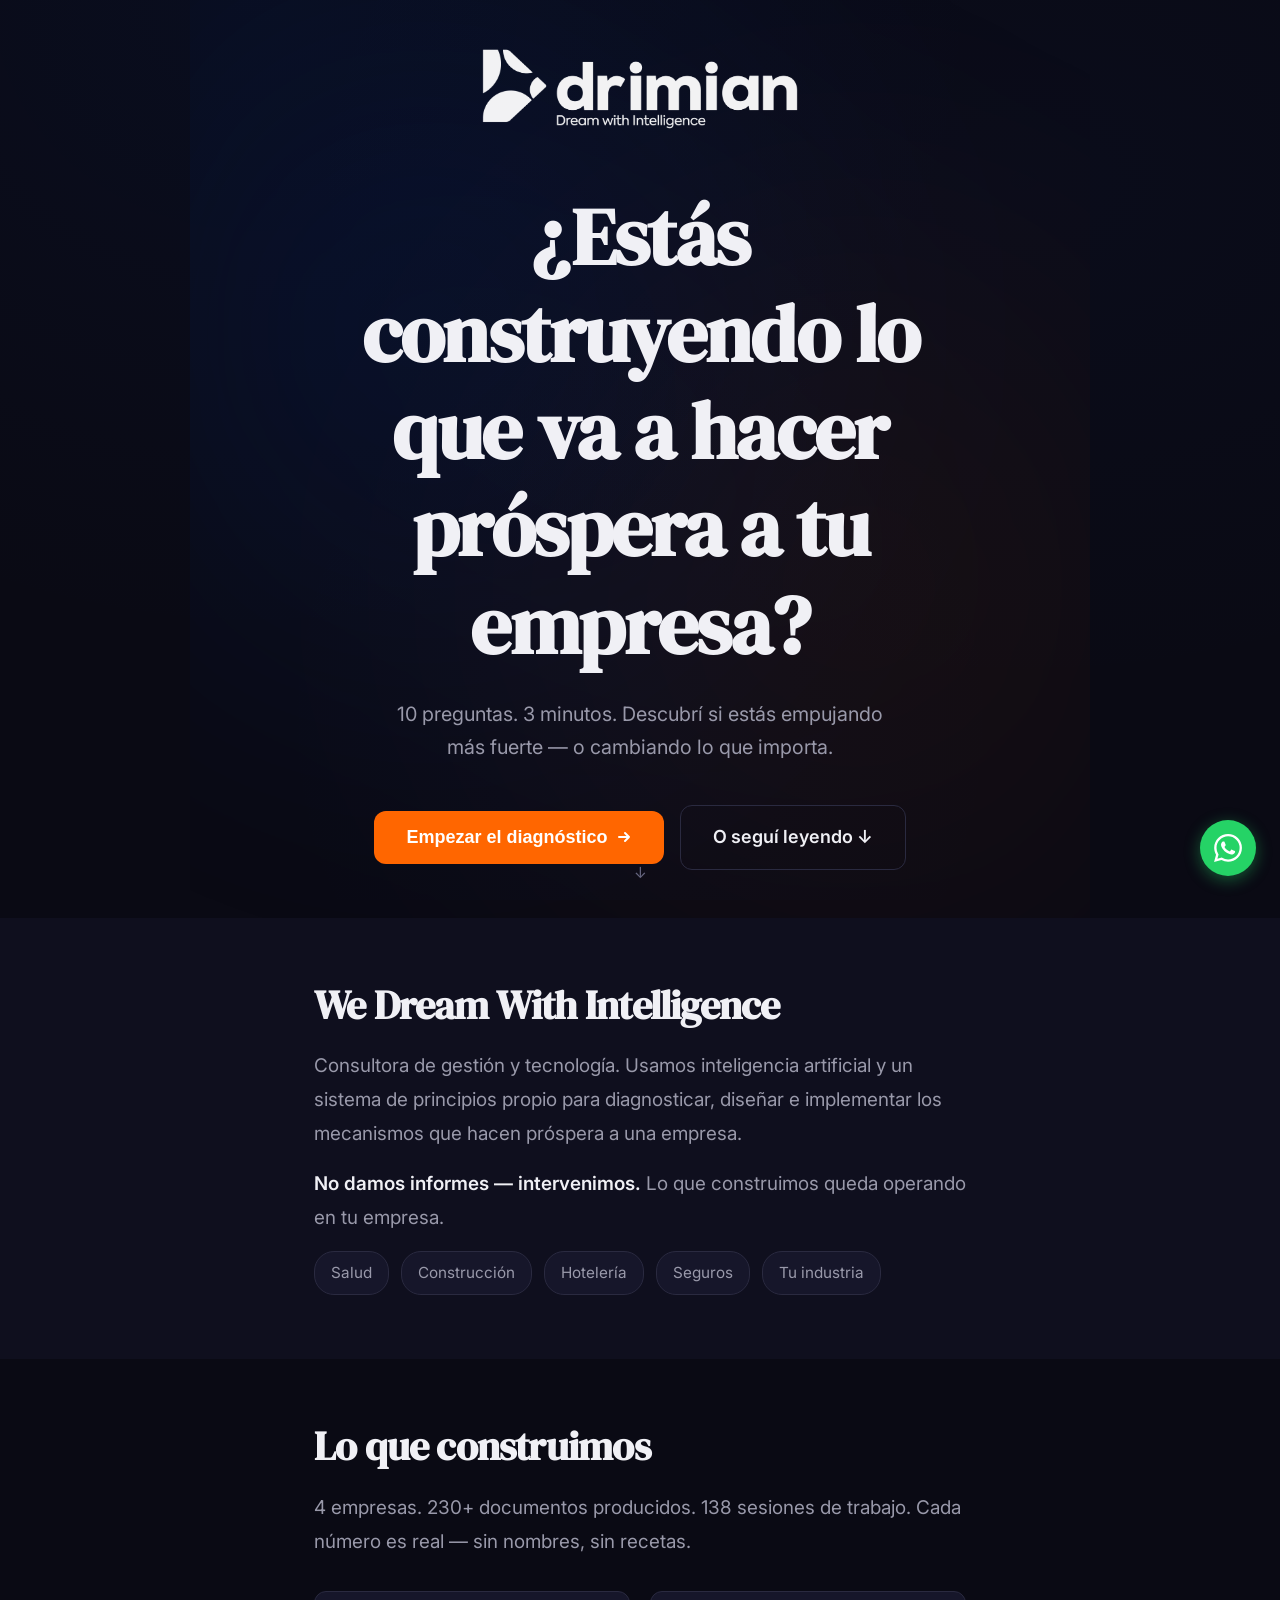
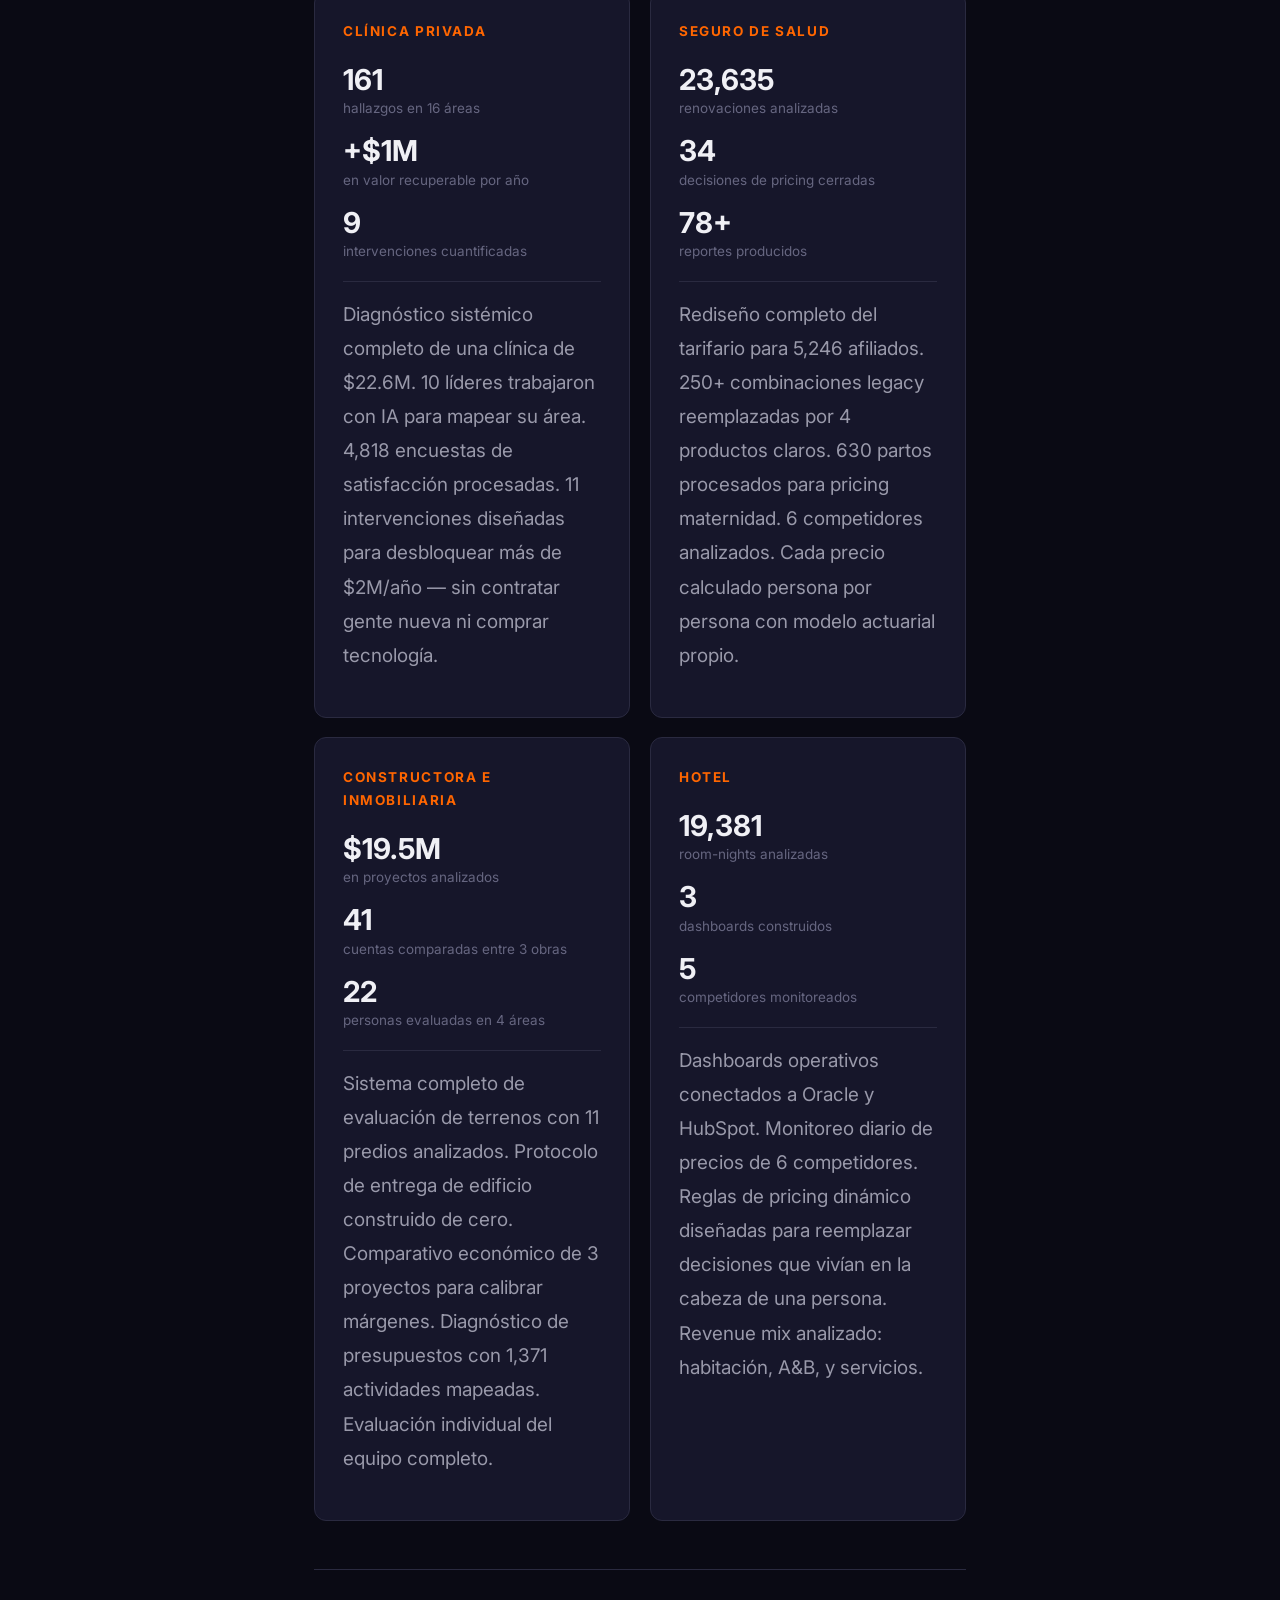
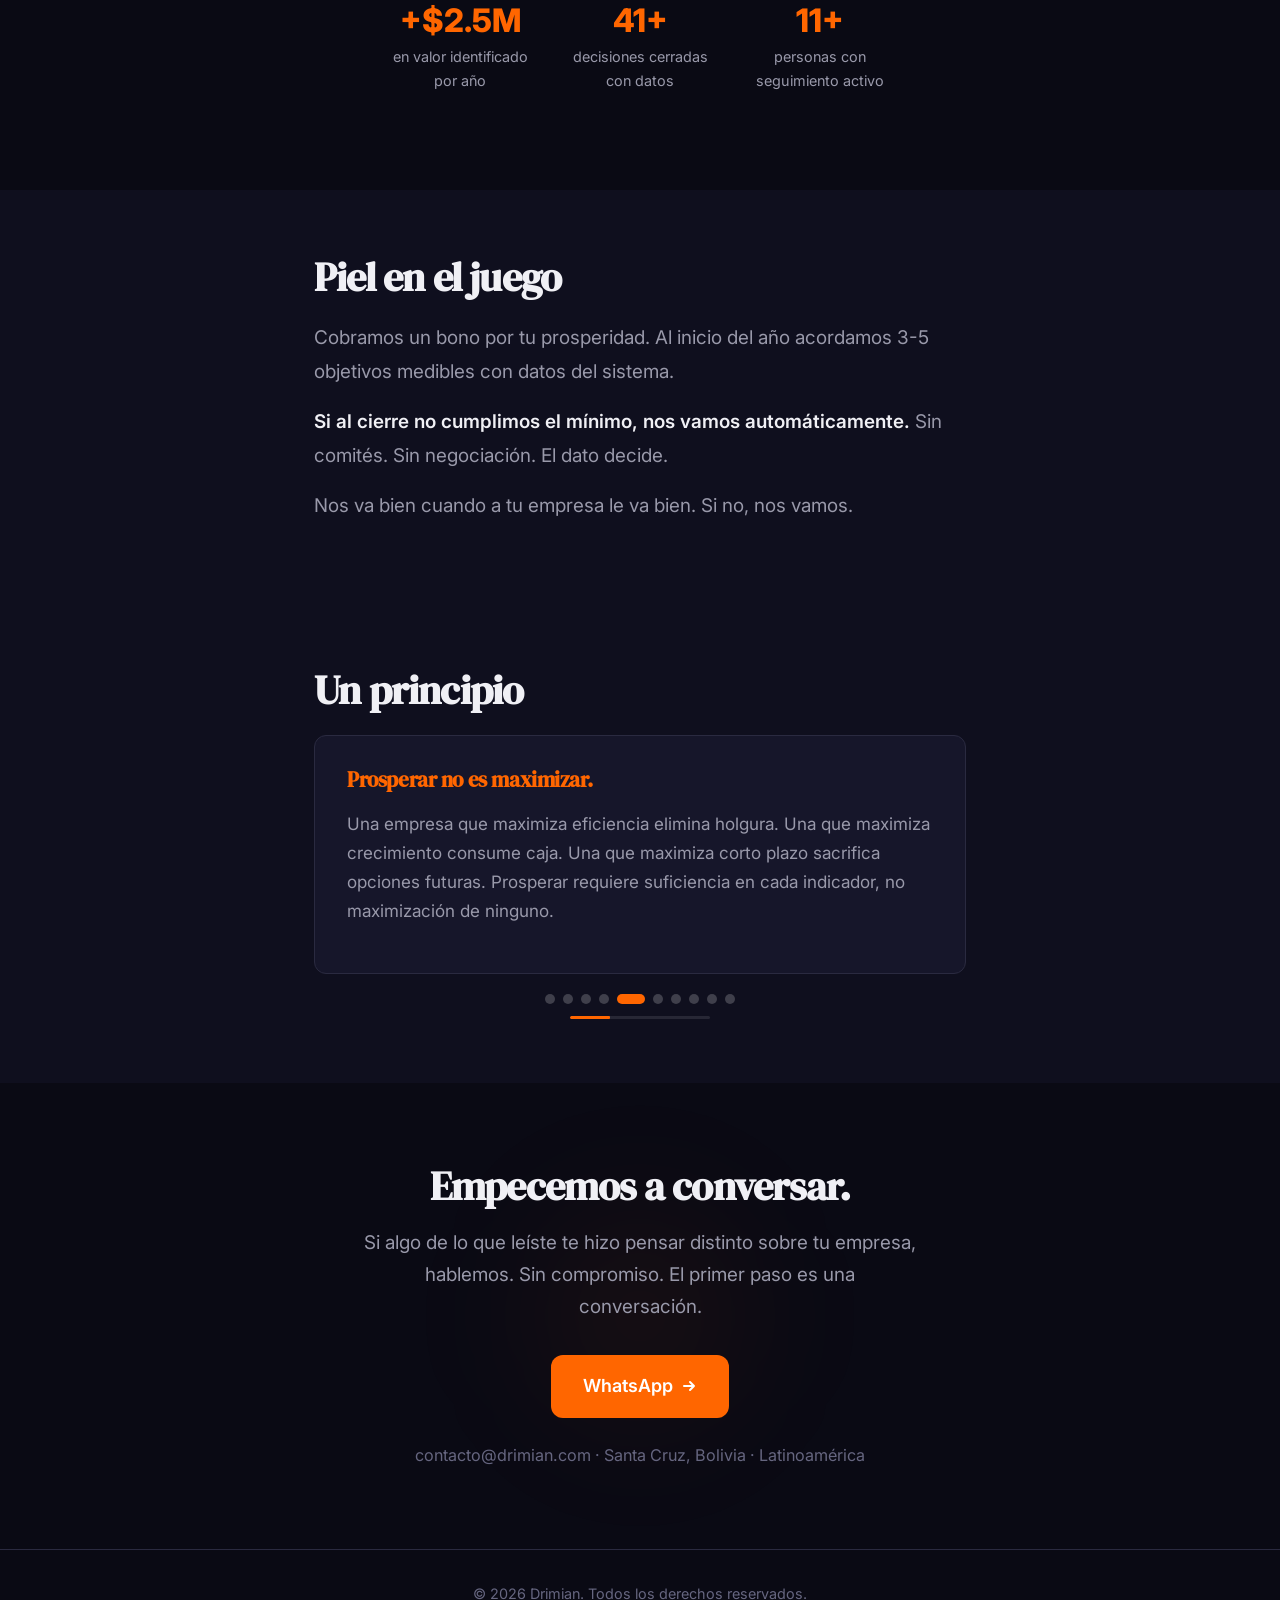
==== commit c53034d8: "Upgrade visual clase mundial: gradientes, reveals, count-up, glow - Gradientes sutiles con Cobalto (" ====
--- a/index.html
+++ b/index.html
@@ -19,9 +19,12 @@
   <link href="https://fonts.googleapis.com/css2?family=DM+Serif+Display&family=Inter:wght@400;500;600;700&display=swap" rel="stylesheet">
 
   <!-- Styles -->
-  <link rel="stylesheet" href="css/style.css?v=2">
+  <link rel="stylesheet" href="css/style.css?v=3">
 </head>
 <body>
+
+  <!-- Scroll progress bar -->
+  <div id="scroll-progress"></div>
 
   <!-- ==================== -->
   <!-- HERO                 -->
@@ -123,14 +126,14 @@
   <!-- ==================== -->
   <div id="about" class="section-alt">
     <div class="about-section">
-      <h2>We Dream With Intelligence</h2>
-      <p>
+      <h2 class="reveal">We Dream With Intelligence</h2>
+      <p class="reveal">
         Consultora de gestión y tecnología. Usamos inteligencia artificial y un sistema de principios propio para diagnosticar, diseñar e implementar los mecanismos que hacen próspera a una empresa.
       </p>
-      <p>
+      <p class="reveal">
         <span class="highlight">No damos informes — intervenimos.</span> Lo que construimos queda operando en tu empresa.
       </p>
-      <div class="sectors">
+      <div class="sectors reveal">
         <span class="sector-tag">Salud</span>
         <span class="sector-tag">Construcción</span>
         <span class="sector-tag">Hotelería</span>
@@ -145,81 +148,81 @@
   <!-- ==================== -->
   <div id="cases">
     <div class="about-section">
-      <h2>Lo que construimos</h2>
-      <p>4 empresas. 230+ documentos producidos. 138 sesiones de trabajo. Cada número es real — sin nombres, sin recetas.</p>
+      <h2 class="reveal">Lo que construimos</h2>
+      <p class="reveal">4 empresas. 230+ documentos producidos. 138 sesiones de trabajo. Cada número es real — sin nombres, sin recetas.</p>
 
       <div class="cases-grid">
 
-        <div class="case-card">
+        <div class="case-card reveal">
           <div class="case-industry">Clínica privada</div>
           <div class="case-metrics">
             <div class="case-metric">
-              <span class="metric-number">172</span>
+              <span class="metric-number" data-target="172">0</span>
               <span class="metric-label">hallazgos en 16 áreas</span>
             </div>
             <div class="case-metric">
-              <span class="metric-number">+$2M</span>
+              <span class="metric-number" data-prefix="+$" data-target="2" data-suffix="M">+$0M</span>
               <span class="metric-label">en valor recuperable por año</span>
             </div>
             <div class="case-metric">
-              <span class="metric-number">11</span>
+              <span class="metric-number" data-target="11">0</span>
               <span class="metric-label">intervenciones cuantificadas</span>
             </div>
           </div>
           <p class="case-context">Diagnóstico sistémico completo de una clínica de $22.6M. 10 líderes trabajaron con IA para mapear su área. 4,818 encuestas de satisfacción procesadas. 11 intervenciones diseñadas para desbloquear más de $2M/año — sin contratar gente nueva ni comprar tecnología.</p>
         </div>
 
-        <div class="case-card">
+        <div class="case-card reveal">
           <div class="case-industry">Seguro de salud</div>
           <div class="case-metrics">
             <div class="case-metric">
-              <span class="metric-number">27,045</span>
+              <span class="metric-number" data-target="27045" data-format="comma">0</span>
               <span class="metric-label">renovaciones analizadas</span>
             </div>
             <div class="case-metric">
-              <span class="metric-number">37</span>
+              <span class="metric-number" data-target="37">0</span>
               <span class="metric-label">decisiones de pricing cerradas</span>
             </div>
             <div class="case-metric">
-              <span class="metric-number">90+</span>
+              <span class="metric-number" data-target="90" data-suffix="+">0+</span>
               <span class="metric-label">reportes producidos</span>
             </div>
           </div>
           <p class="case-context">Rediseño completo del tarifario para 5,246 afiliados. 250+ combinaciones legacy reemplazadas por 4 productos claros. 630 partos procesados para pricing maternidad. 6 competidores analizados. Cada precio calculado persona por persona con modelo actuarial propio.</p>
         </div>
 
-        <div class="case-card">
+        <div class="case-card reveal">
           <div class="case-industry">Constructora e inmobiliaria</div>
           <div class="case-metrics">
             <div class="case-metric">
-              <span class="metric-number">$22.5M</span>
+              <span class="metric-number" data-prefix="$" data-target="22.5" data-suffix="M">$0M</span>
               <span class="metric-label">en proyectos analizados</span>
             </div>
             <div class="case-metric">
-              <span class="metric-number">48</span>
+              <span class="metric-number" data-target="48">0</span>
               <span class="metric-label">cuentas comparadas entre 3 obras</span>
             </div>
             <div class="case-metric">
-              <span class="metric-number">26</span>
+              <span class="metric-number" data-target="26">0</span>
               <span class="metric-label">personas evaluadas en 4 áreas</span>
             </div>
           </div>
           <p class="case-context">Sistema completo de evaluación de terrenos con 11 predios analizados. Protocolo de entrega de edificio construido de cero. Comparativo económico de 3 proyectos para calibrar márgenes. Diagnóstico de presupuestos con 1,371 actividades mapeadas. Evaluación individual del equipo completo.</p>
         </div>
 
-        <div class="case-card">
+        <div class="case-card reveal">
           <div class="case-industry">Hotel</div>
           <div class="case-metrics">
             <div class="case-metric">
-              <span class="metric-number">24,648</span>
+              <span class="metric-number" data-target="24648" data-format="comma">0</span>
               <span class="metric-label">room-nights analizadas</span>
             </div>
             <div class="case-metric">
-              <span class="metric-number">4</span>
+              <span class="metric-number" data-target="4">0</span>
               <span class="metric-label">dashboards construidos</span>
             </div>
             <div class="case-metric">
-              <span class="metric-number">6</span>
+              <span class="metric-number" data-target="6">0</span>
               <span class="metric-label">competidores monitoreados</span>
             </div>
           </div>
@@ -230,16 +233,16 @@
 
       <!-- Consolidated stats -->
       <div class="consolidated-stats">
-        <div class="stat-item">
-          <span class="stat-number">+$3.3M</span>
+        <div class="stat-item reveal">
+          <span class="stat-number" data-prefix="+$" data-target="3.3" data-suffix="M">+$0M</span>
           <span class="stat-label">en valor identificado por año</span>
         </div>
-        <div class="stat-item">
-          <span class="stat-number">56+</span>
+        <div class="stat-item reveal">
+          <span class="stat-number" data-target="56" data-suffix="+">0+</span>
           <span class="stat-label">decisiones cerradas con datos</span>
         </div>
-        <div class="stat-item">
-          <span class="stat-number">15+</span>
+        <div class="stat-item reveal">
+          <span class="stat-number" data-target="15" data-suffix="+">0+</span>
           <span class="stat-label">personas con seguimiento activo</span>
         </div>
       </div>
@@ -251,14 +254,14 @@
   <!-- ==================== -->
   <div class="section-alt">
     <div class="about-section">
-      <h2>Piel en el juego</h2>
-      <p>
+      <h2 class="reveal">Piel en el juego</h2>
+      <p class="reveal">
         Cobramos un bono por tu prosperidad. Al inicio del año acordamos 3-5 objetivos medibles con datos del sistema.
       </p>
-      <p>
+      <p class="reveal">
         <span class="highlight">Si al cierre no cumplimos el mínimo, nos vamos automáticamente.</span> Sin comités. Sin negociación. El dato decide.
       </p>
-      <p>Nos va bien cuando a tu empresa le va bien. Si no, nos vamos.</p>
+      <p class="reveal">Nos va bien cuando a tu empresa le va bien. Si no, nos vamos.</p>
     </div>
   </div>
 
@@ -267,7 +270,7 @@
   <!-- ==================== -->
   <div class="section-alt">
     <div class="about-section">
-      <h2>Un principio</h2>
+      <h2 class="reveal">Un principio</h2>
       <div class="principle-container">
         <div class="principle-box" id="principle-box">
           <h3 id="principle-title"></h3>
@@ -287,7 +290,7 @@
   <!-- FOOTER CTA           -->
   <!-- ==================== -->
   <section id="footer-cta">
-    <h2>Empecemos a conversar.</h2>
+    <h2 class="reveal">Empecemos a conversar.</h2>
     <p>
       Si algo de lo que leíste te hizo pensar distinto sobre tu empresa, hablemos. Sin compromiso. El primer paso es una conversación.
     </p>
@@ -561,5 +564,77 @@
     }
   </script>
 
+  <!-- Visual upgrades: scroll progress, reveal animations, count-up -->
+  <script>
+    // === SCROLL PROGRESS BAR ===
+    const scrollProgressEl = document.getElementById('scroll-progress');
+    window.addEventListener('scroll', () => {
+      const scrollTop = document.documentElement.scrollTop;
+      const scrollHeight = document.documentElement.scrollHeight - document.documentElement.clientHeight;
+      scrollProgressEl.style.width = ((scrollTop / scrollHeight) * 100) + '%';
+    }, { passive: true });
+
+    // === SCROLL REVEAL (IntersectionObserver) ===
+    const revealObserver = new IntersectionObserver((entries) => {
+      entries.forEach(entry => {
+        if (entry.isIntersecting) {
+          entry.target.classList.add('visible');
+          revealObserver.unobserve(entry.target);
+        }
+      });
+    }, {
+      threshold: 0.15,
+      rootMargin: '0px 0px -60px 0px'
+    });
+
+    document.querySelectorAll('.reveal, .reveal-left').forEach(el => revealObserver.observe(el));
+
+    // === COUNT-UP ANIMATION ===
+    function animateCounter(element) {
+      const target = parseFloat(element.dataset.target);
+      const prefix = element.dataset.prefix || '';
+      const suffix = element.dataset.suffix || '';
+      const useComma = element.dataset.format === 'comma';
+      const isDecimal = target % 1 !== 0;
+      const duration = target > 1000 ? 2200 : 1800;
+      const startTime = performance.now();
+
+      const easeOutCubic = t => 1 - Math.pow(1 - t, 3);
+
+      function update(currentTime) {
+        const elapsed = currentTime - startTime;
+        const progress = Math.min(elapsed / duration, 1);
+        const easedProgress = easeOutCubic(progress);
+        let current = easedProgress * target;
+
+        if (isDecimal) {
+          current = current.toFixed(1);
+        } else {
+          current = Math.floor(current);
+          if (useComma) current = current.toLocaleString();
+        }
+
+        element.textContent = prefix + current + suffix;
+
+        if (progress < 1) {
+          requestAnimationFrame(update);
+        }
+      }
+
+      requestAnimationFrame(update);
+    }
+
+    const counterObserver = new IntersectionObserver((entries) => {
+      entries.forEach(entry => {
+        if (entry.isIntersecting && entry.target.dataset.target) {
+          animateCounter(entry.target);
+          counterObserver.unobserve(entry.target);
+        }
+      });
+    }, { threshold: 0.5 });
+
+    document.querySelectorAll('[data-target]').forEach(el => counterObserver.observe(el));
+  </script>
+
 </body>
 </html>
--- a/css/style.css
+++ b/css/style.css
@@ -35,6 +35,11 @@
 body {
   font-family: 'Inter', -apple-system, BlinkMacSystemFont, 'Segoe UI', sans-serif;
   background: var(--bg-dark);
+  background-image:
+    radial-gradient(ellipse at 20% 0%, rgba(0, 51, 153, 0.08) 0%, transparent 50%),
+    radial-gradient(ellipse at 80% 20%, rgba(0, 51, 153, 0.05) 0%, transparent 50%),
+    radial-gradient(ellipse at 50% 80%, rgba(0, 51, 153, 0.04) 0%, transparent 40%);
+  background-attachment: fixed;
   color: var(--text-primary);
   line-height: 1.7;
   -webkit-font-smoothing: antialiased;
@@ -838,6 +843,162 @@
 }
 
 /* ===================== */
+/* SCROLL PROGRESS BAR   */
+/* ===================== */
+#scroll-progress {
+  position: fixed;
+  top: 0;
+  left: 0;
+  width: 0%;
+  height: 3px;
+  background: linear-gradient(90deg, var(--orange), var(--orange-hover));
+  z-index: 10000;
+  pointer-events: none;
+  box-shadow: 0 0 12px rgba(255, 102, 0, 0.4);
+}
+
+/* ===================== */
+/* SCROLL REVEAL         */
+/* ===================== */
+.reveal {
+  opacity: 0;
+  transform: translateY(30px);
+  transition: opacity 0.8s cubic-bezier(0.16, 1, 0.3, 1),
+              transform 0.8s cubic-bezier(0.16, 1, 0.3, 1);
+  will-change: opacity, transform;
+}
+
+.reveal.visible {
+  opacity: 1;
+  transform: translateY(0);
+}
+
+.reveal-left {
+  opacity: 0;
+  transform: translateX(-30px);
+  transition: opacity 0.8s cubic-bezier(0.16, 1, 0.3, 1),
+              transform 0.8s cubic-bezier(0.16, 1, 0.3, 1);
+  will-change: opacity, transform;
+}
+
+.reveal-left.visible {
+  opacity: 1;
+  transform: translateX(0);
+}
+
+/* Stagger delays for cards */
+.case-card.reveal:nth-child(1) { transition-delay: 0ms; }
+.case-card.reveal:nth-child(2) { transition-delay: 120ms; }
+.case-card.reveal:nth-child(3) { transition-delay: 240ms; }
+.case-card.reveal:nth-child(4) { transition-delay: 360ms; }
+
+.stat-item.reveal:nth-child(1) { transition-delay: 0ms; }
+.stat-item.reveal:nth-child(2) { transition-delay: 150ms; }
+.stat-item.reveal:nth-child(3) { transition-delay: 300ms; }
+
+/* ===================== */
+/* AMBIENT GLOW          */
+/* ===================== */
+#hero {
+  position: relative;
+  overflow: hidden;
+}
+
+#hero::before {
+  content: '';
+  position: absolute;
+  top: -20%;
+  left: -10%;
+  width: 120%;
+  height: 140%;
+  background:
+    radial-gradient(ellipse at 30% 40%, rgba(0, 51, 153, 0.15) 0%, transparent 50%),
+    radial-gradient(ellipse at 70% 60%, rgba(255, 102, 0, 0.06) 0%, transparent 50%);
+  filter: blur(80px);
+  z-index: -1;
+  pointer-events: none;
+  animation: heroGlow 10s ease-in-out infinite;
+}
+
+@keyframes heroGlow {
+  0%, 100% { opacity: 0.7; transform: scale(1); }
+  50% { opacity: 1; transform: scale(1.05); }
+}
+
+#cases {
+  position: relative;
+}
+
+#cases::before {
+  content: '';
+  position: absolute;
+  top: 10%;
+  left: 50%;
+  transform: translateX(-50%);
+  width: 80%;
+  height: 60%;
+  background: radial-gradient(
+    ellipse,
+    rgba(0, 51, 153, 0.08) 0%,
+    transparent 60%
+  );
+  filter: blur(60px);
+  z-index: -1;
+  pointer-events: none;
+}
+
+#footer-cta {
+  position: relative;
+  overflow: hidden;
+}
+
+#footer-cta::before {
+  content: '';
+  position: absolute;
+  top: 50%;
+  left: 50%;
+  transform: translate(-50%, -50%);
+  width: 70%;
+  height: 70%;
+  background: radial-gradient(
+    circle,
+    rgba(255, 102, 0, 0.08) 0%,
+    transparent 60%
+  );
+  filter: blur(60px);
+  z-index: -1;
+  pointer-events: none;
+}
+
+/* ===================== */
+/* ENHANCED CARD HOVER   */
+/* ===================== */
+.case-card {
+  transition: transform 0.4s cubic-bezier(0.16, 1, 0.3, 1),
+              box-shadow 0.4s cubic-bezier(0.16, 1, 0.3, 1),
+              border-color 0.4s ease,
+              background 0.4s ease;
+}
+
+.case-card:hover {
+  transform: translateY(-6px);
+  background: rgba(255, 255, 255, 0.04);
+  border-color: rgba(255, 102, 0, 0.3);
+  box-shadow: 0 20px 40px rgba(0, 0, 0, 0.3),
+              0 0 0 1px rgba(255, 102, 0, 0.15);
+}
+
+.case-card:hover .metric-number {
+  color: var(--orange);
+  transition: color 0.4s ease;
+}
+
+.case-card:hover .case-industry {
+  letter-spacing: 0.18em;
+  transition: letter-spacing 0.4s ease;
+}
+
+/* ===================== */
 /* DESKTOP               */
 /* ===================== */
 @media (min-width: 768px) {
@@ -860,8 +1021,12 @@
 }
 
 @media (min-width: 1024px) {
-  #hero h1 { font-size: 3.5rem; }
+  #hero h1 { font-size: 4rem; }
   section { padding: 120px 48px; }
+}
+
+@media (min-width: 1280px) {
+  #hero h1 { font-size: 4.5rem; }
 }
 
 /* Accessibility */
@@ -870,6 +1035,14 @@
     animation-duration: 0.01ms !important;
     transition-duration: 0.01ms !important;
   }
+  .reveal, .reveal-left {
+    opacity: 1;
+    transform: none;
+  }
+  #hero::before {
+    animation: none;
+    opacity: 0.7;
+  }
 }
 
 :focus-visible {
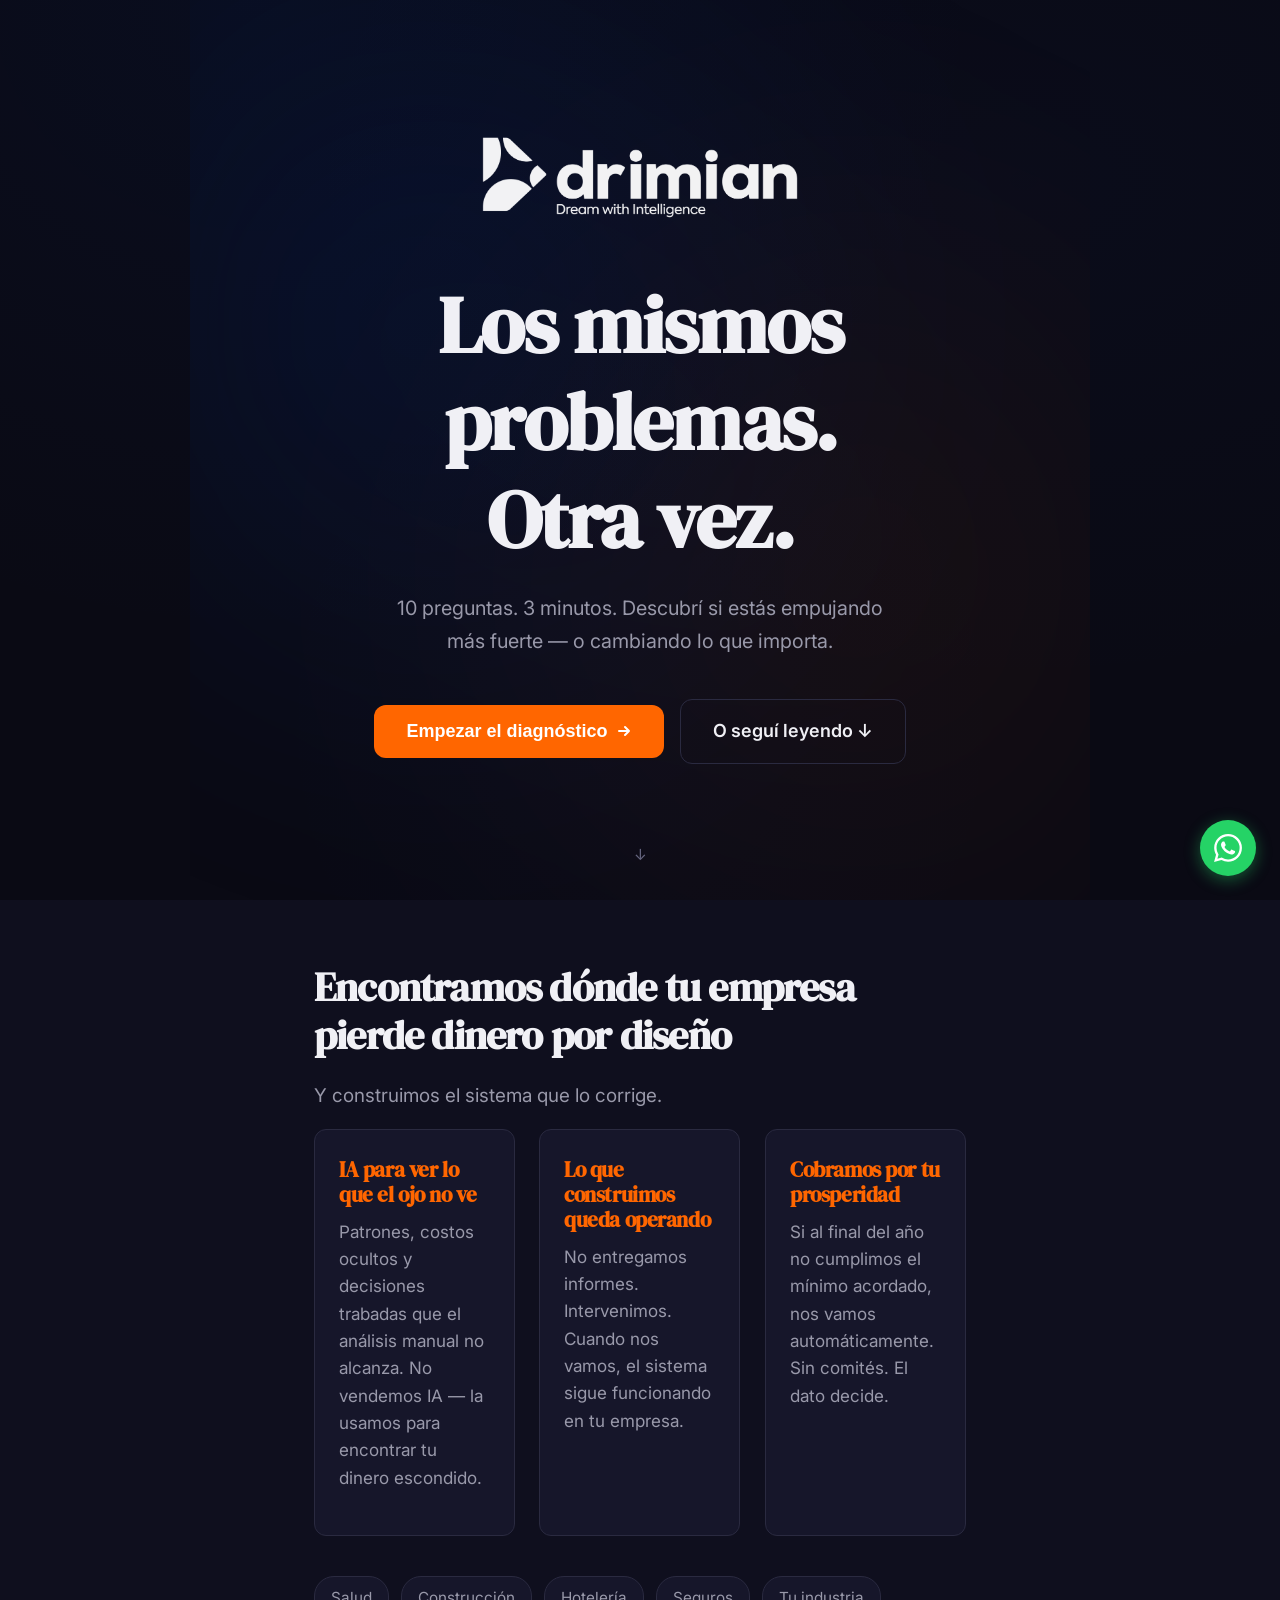
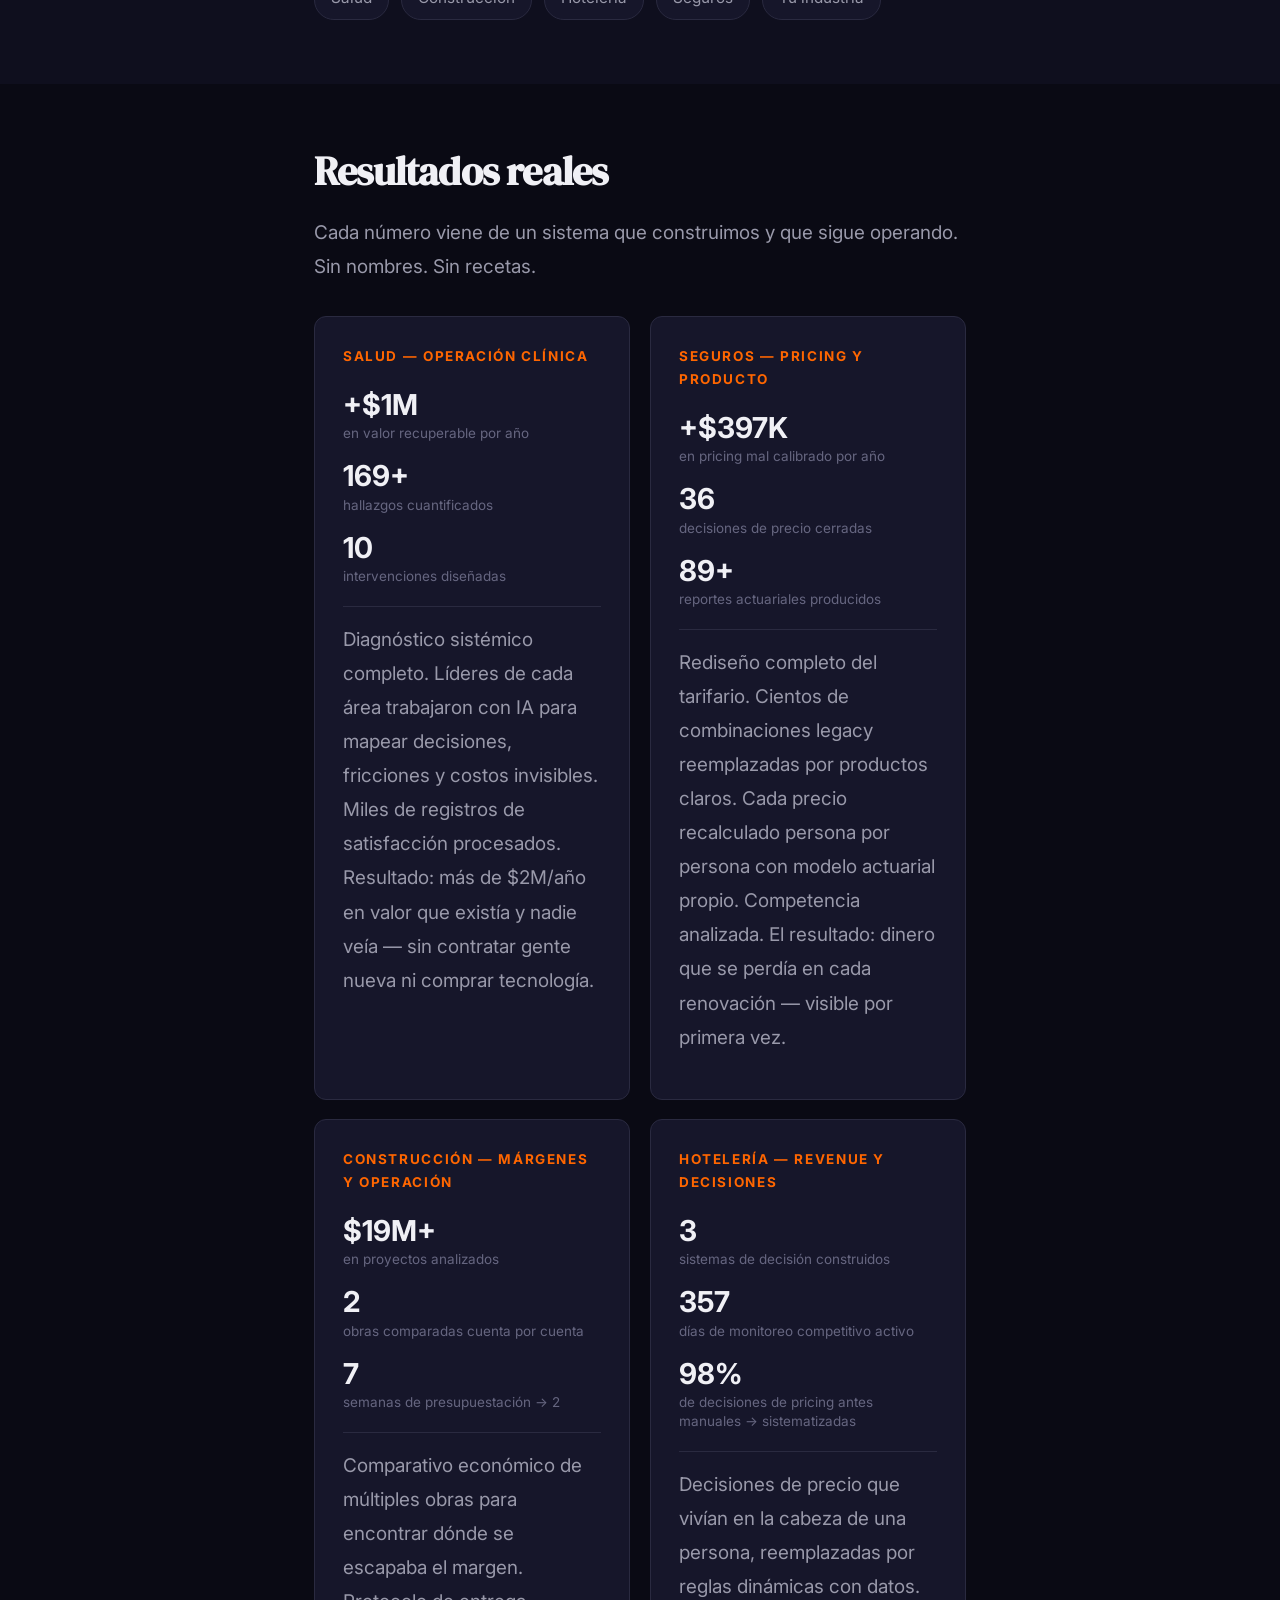
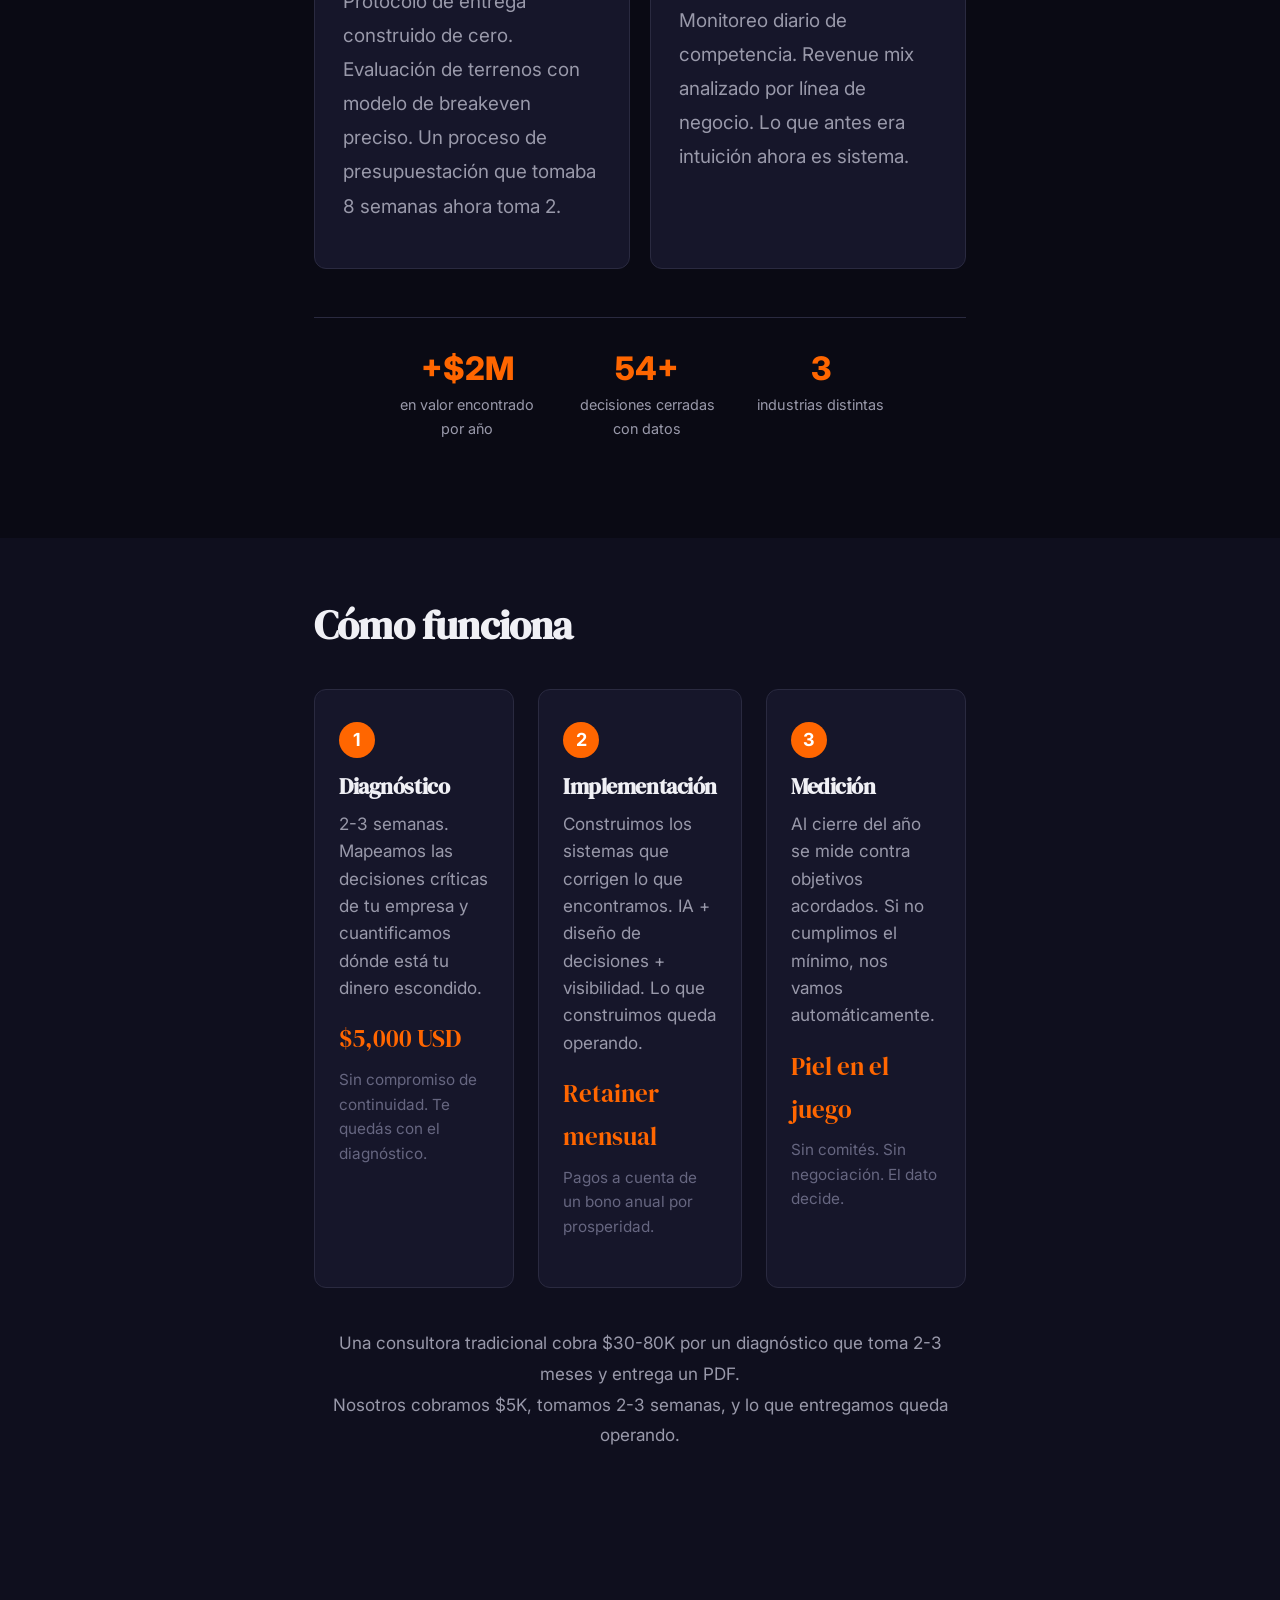
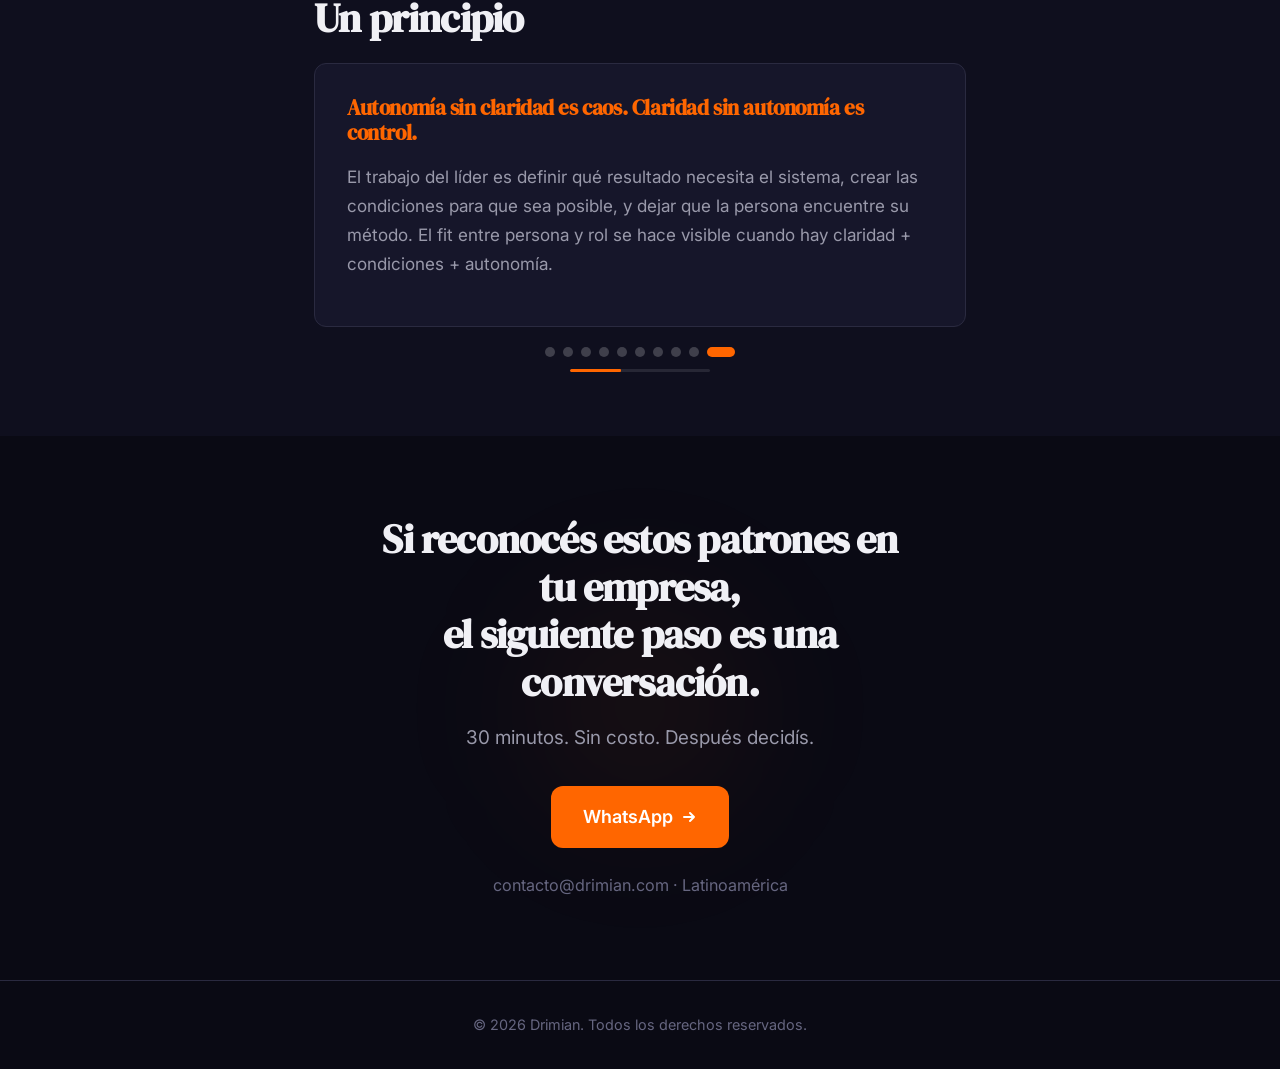
==== commit 3191b2b1: "Unificar mensaje comercial + anonimizar casos para competencia - Hero: "Los mismos problemas. Otra v" ====
--- a/index.html
+++ b/index.html
@@ -4,12 +4,12 @@
   <meta charset="UTF-8">
   <meta name="viewport" content="width=device-width, initial-scale=1.0">
   <title>Drimian — We Dream With Intelligence</title>
-  <meta name="description" content="Consultora de gestión y tecnología. Diagnosticamos, diseñamos e implementamos los mecanismos que hacen próspera a una empresa.">
+  <meta name="description" content="Encontramos dónde tu empresa pierde dinero por diseño — y construimos el sistema que lo corrige.">
   <meta name="theme-color" content="#0a0a14">
 
   <!-- OG -->
-  <meta property="og:title" content="Drimian — ¿Estás construyendo lo que va a hacer próspera a tu empresa?">
-  <meta property="og:description" content="10 preguntas. 3 minutos. Descubrí si estás empujando más fuerte — o cambiando lo que importa.">
+  <meta property="og:title" content="Drimian — Los mismos problemas. Otra vez.">
+  <meta property="og:description" content="Encontramos dónde tu empresa pierde dinero por diseño — y construimos el sistema que lo corrige.">
   <meta property="og:type" content="website">
   <meta property="og:url" content="https://drimian.com">
 
@@ -34,7 +34,7 @@
       <img src="img/logo-white.png" alt="Drimian — Dream With Intelligence" style="width: min(320px, 80vw); height: auto; opacity: 0.95;">
     </div>
 
-    <h1>¿Estás construyendo lo que va a hacer próspera a tu empresa?</h1>
+    <h1>Los mismos problemas.<br>Otra vez.</h1>
 
     <p class="subtitle">
       10 preguntas. 3 minutos. Descubrí si estás empujando más fuerte — o cambiando lo que importa.
@@ -100,8 +100,19 @@
 
     <!-- CTA -->
     <div class="result-cta">
-      <p>Estas palancas se pueden construir. Hablemos de cuáles primero.</p>
-      <a href="https://wa.me/59176600056?text=Hola%2C%20hice%20el%20diagnóstico%20en%20drimian.com%20y%20quiero%20conversar." class="btn btn-primary" target="_blank" rel="noopener">
+      <p class="result-cta-headline">Estas palancas no se arreglan con más esfuerzo.<br>Se arreglan rediseñando las decisiones que las producen.</p>
+
+      <div class="sprint-offer">
+        <h3>Diagnóstico profundo</h3>
+        <p>En 2-3 semanas mapeamos las decisiones críticas de tu empresa y cuantificamos dónde está el dinero que no estás viendo.</p>
+        <div class="sprint-price">
+          <span class="price-main">$5,000 USD</span>
+          <span class="price-context">Una consultora tradicional toma 2-3 meses y cuesta $30-80K por lo mismo.</span>
+        </div>
+        <p class="sprint-note">Sin compromiso de continuidad. Te quedás con el diagnóstico.</p>
+      </div>
+
+      <a href="https://wa.me/59176600056?text=Hola%2C%20hice%20el%20diagnóstico%20en%20drimian.com%20y%20quiero%20conversar%20sobre%20el%20diagnóstico%20profundo." class="btn btn-primary" target="_blank" rel="noopener">
         Hablemos por WhatsApp
         <svg width="16" height="16" viewBox="0 0 16 16" fill="none"><path d="M3 8h10m0 0L9 4m4 4L9 12" stroke="currentColor" stroke-width="2" stroke-linecap="round" stroke-linejoin="round"/></svg>
       </a>
@@ -126,13 +137,26 @@
   <!-- ==================== -->
   <div id="about" class="section-alt">
     <div class="about-section">
-      <h2 class="reveal">We Dream With Intelligence</h2>
-      <p class="reveal">
-        Consultora de gestión y tecnología. Usamos inteligencia artificial y un sistema de principios propio para diagnosticar, diseñar e implementar los mecanismos que hacen próspera a una empresa.
+      <h2 class="reveal">Encontramos dónde tu empresa pierde dinero por diseño</h2>
+      <p class="reveal about-lead">
+        Y construimos el sistema que lo corrige.
       </p>
-      <p class="reveal">
-        <span class="highlight">No damos informes — intervenimos.</span> Lo que construimos queda operando en tu empresa.
-      </p>
+
+      <div class="about-pillars">
+        <div class="pillar reveal">
+          <h3>IA para ver lo que el ojo no ve</h3>
+          <p>Patrones, costos ocultos y decisiones trabadas que el análisis manual no alcanza. No vendemos IA — la usamos para encontrar tu dinero escondido.</p>
+        </div>
+        <div class="pillar reveal">
+          <h3>Lo que construimos queda operando</h3>
+          <p>No entregamos informes. Intervenimos. Cuando nos vamos, el sistema sigue funcionando en tu empresa.</p>
+        </div>
+        <div class="pillar reveal">
+          <h3>Cobramos por tu prosperidad</h3>
+          <p>Si al final del año no cumplimos el mínimo acordado, nos vamos automáticamente. Sin comités. El dato decide.</p>
+        </div>
+      </div>
+
       <div class="sectors reveal">
         <span class="sector-tag">Salud</span>
         <span class="sector-tag">Construcción</span>
@@ -148,85 +172,85 @@
   <!-- ==================== -->
   <div id="cases">
     <div class="about-section">
-      <h2 class="reveal">Lo que construimos</h2>
-      <p class="reveal">4 empresas. 230+ documentos producidos. 138 sesiones de trabajo. Cada número es real — sin nombres, sin recetas.</p>
+      <h2 class="reveal">Resultados reales</h2>
+      <p class="reveal">Cada número viene de un sistema que construimos y que sigue operando. Sin nombres. Sin recetas.</p>
 
       <div class="cases-grid">
 
         <div class="case-card reveal">
-          <div class="case-industry">Clínica privada</div>
+          <div class="case-industry">Salud — operación clínica</div>
           <div class="case-metrics">
-            <div class="case-metric">
-              <span class="metric-number" data-target="172">0</span>
-              <span class="metric-label">hallazgos en 16 áreas</span>
-            </div>
             <div class="case-metric">
               <span class="metric-number" data-prefix="+$" data-target="2" data-suffix="M">+$0M</span>
               <span class="metric-label">en valor recuperable por año</span>
             </div>
             <div class="case-metric">
+              <span class="metric-number" data-target="170" data-suffix="+">0+</span>
+              <span class="metric-label">hallazgos cuantificados</span>
+            </div>
+            <div class="case-metric">
               <span class="metric-number" data-target="11">0</span>
-              <span class="metric-label">intervenciones cuantificadas</span>
+              <span class="metric-label">intervenciones diseñadas</span>
             </div>
           </div>
-          <p class="case-context">Diagnóstico sistémico completo de una clínica de $22.6M. 10 líderes trabajaron con IA para mapear su área. 4,818 encuestas de satisfacción procesadas. 11 intervenciones diseñadas para desbloquear más de $2M/año — sin contratar gente nueva ni comprar tecnología.</p>
+          <p class="case-context">Diagnóstico sistémico completo. Líderes de cada área trabajaron con IA para mapear decisiones, fricciones y costos invisibles. Miles de registros de satisfacción procesados. Resultado: más de $2M/año en valor que existía y nadie veía — sin contratar gente nueva ni comprar tecnología.</p>
         </div>
 
         <div class="case-card reveal">
-          <div class="case-industry">Seguro de salud</div>
+          <div class="case-industry">Seguros — pricing y producto</div>
           <div class="case-metrics">
             <div class="case-metric">
-              <span class="metric-number" data-target="27045" data-format="comma">0</span>
-              <span class="metric-label">renovaciones analizadas</span>
+              <span class="metric-number" data-prefix="+$" data-target="400" data-suffix="K">+$0K</span>
+              <span class="metric-label">en pricing mal calibrado por año</span>
             </div>
             <div class="case-metric">
               <span class="metric-number" data-target="37">0</span>
-              <span class="metric-label">decisiones de pricing cerradas</span>
+              <span class="metric-label">decisiones de precio cerradas</span>
             </div>
             <div class="case-metric">
               <span class="metric-number" data-target="90" data-suffix="+">0+</span>
-              <span class="metric-label">reportes producidos</span>
+              <span class="metric-label">reportes actuariales producidos</span>
             </div>
           </div>
-          <p class="case-context">Rediseño completo del tarifario para 5,246 afiliados. 250+ combinaciones legacy reemplazadas por 4 productos claros. 630 partos procesados para pricing maternidad. 6 competidores analizados. Cada precio calculado persona por persona con modelo actuarial propio.</p>
+          <p class="case-context">Rediseño completo del tarifario. Cientos de combinaciones legacy reemplazadas por productos claros. Cada precio recalculado persona por persona con modelo actuarial propio. Competencia analizada. El resultado: dinero que se perdía en cada renovación — visible por primera vez.</p>
         </div>
 
         <div class="case-card reveal">
-          <div class="case-industry">Constructora e inmobiliaria</div>
+          <div class="case-industry">Construcción — márgenes y operación</div>
           <div class="case-metrics">
             <div class="case-metric">
-              <span class="metric-number" data-prefix="$" data-target="22.5" data-suffix="M">$0M</span>
+              <span class="metric-number" data-prefix="$" data-target="20" data-suffix="M+">$0M+</span>
               <span class="metric-label">en proyectos analizados</span>
             </div>
             <div class="case-metric">
-              <span class="metric-number" data-target="48">0</span>
-              <span class="metric-label">cuentas comparadas entre 3 obras</span>
-            </div>
-            <div class="case-metric">
-              <span class="metric-number" data-target="26">0</span>
-              <span class="metric-label">personas evaluadas en 4 áreas</span>
+              <span class="metric-number" data-target="3">0</span>
+              <span class="metric-label">obras comparadas cuenta por cuenta</span>
+            </div>
+            <div class="case-metric">
+              <span class="metric-number" data-target="8">0</span>
+              <span class="metric-label">semanas de presupuestación → 2</span>
             </div>
           </div>
-          <p class="case-context">Sistema completo de evaluación de terrenos con 11 predios analizados. Protocolo de entrega de edificio construido de cero. Comparativo económico de 3 proyectos para calibrar márgenes. Diagnóstico de presupuestos con 1,371 actividades mapeadas. Evaluación individual del equipo completo.</p>
+          <p class="case-context">Comparativo económico de múltiples obras para encontrar dónde se escapaba el margen. Protocolo de entrega construido de cero. Evaluación de terrenos con modelo de breakeven preciso. Un proceso de presupuestación que tomaba 8 semanas ahora toma 2.</p>
         </div>
 
         <div class="case-card reveal">
-          <div class="case-industry">Hotel</div>
+          <div class="case-industry">Hotelería — revenue y decisiones</div>
           <div class="case-metrics">
             <div class="case-metric">
-              <span class="metric-number" data-target="24648" data-format="comma">0</span>
-              <span class="metric-label">room-nights analizadas</span>
-            </div>
-            <div class="case-metric">
               <span class="metric-number" data-target="4">0</span>
-              <span class="metric-label">dashboards construidos</span>
-            </div>
-            <div class="case-metric">
-              <span class="metric-number" data-target="6">0</span>
-              <span class="metric-label">competidores monitoreados</span>
+              <span class="metric-label">sistemas de decisión construidos</span>
+            </div>
+            <div class="case-metric">
+              <span class="metric-number" data-target="365">0</span>
+              <span class="metric-label">días de monitoreo competitivo activo</span>
+            </div>
+            <div class="case-metric">
+              <span class="metric-number" data-target="100" data-suffix="%">0%</span>
+              <span class="metric-label">de decisiones de pricing antes manuales → sistematizadas</span>
             </div>
           </div>
-          <p class="case-context">Dashboards operativos conectados a Oracle y HubSpot. Monitoreo diario de precios de 6 competidores. Reglas de pricing dinámico diseñadas para reemplazar decisiones que vivían en la cabeza de una persona. Revenue mix analizado: habitación, A&B, y servicios.</p>
+          <p class="case-context">Decisiones de precio que vivían en la cabeza de una persona, reemplazadas por reglas dinámicas con datos. Monitoreo diario de competencia. Revenue mix analizado por línea de negocio. Lo que antes era intuición ahora es sistema.</p>
         </div>
 
       </div>
@@ -234,16 +258,16 @@
       <!-- Consolidated stats -->
       <div class="consolidated-stats">
         <div class="stat-item reveal">
-          <span class="stat-number" data-prefix="+$" data-target="3.3" data-suffix="M">+$0M</span>
-          <span class="stat-label">en valor identificado por año</span>
+          <span class="stat-number" data-prefix="+$" data-target="3" data-suffix="M">+$0M</span>
+          <span class="stat-label">en valor encontrado por año</span>
         </div>
         <div class="stat-item reveal">
           <span class="stat-number" data-target="56" data-suffix="+">0+</span>
           <span class="stat-label">decisiones cerradas con datos</span>
         </div>
         <div class="stat-item reveal">
-          <span class="stat-number" data-target="15" data-suffix="+">0+</span>
-          <span class="stat-label">personas con seguimiento activo</span>
+          <span class="stat-number" data-target="4">0</span>
+          <span class="stat-label">industrias distintas</span>
         </div>
       </div>
     </div>
@@ -252,16 +276,38 @@
   <!-- ==================== -->
   <!-- MODEL                -->
   <!-- ==================== -->
-  <div class="section-alt">
+  <div id="how-it-works" class="section-alt">
     <div class="about-section">
-      <h2 class="reveal">Piel en el juego</h2>
-      <p class="reveal">
-        Cobramos un bono por tu prosperidad. Al inicio del año acordamos 3-5 objetivos medibles con datos del sistema.
+      <h2 class="reveal">Cómo funciona</h2>
+
+      <div class="steps-grid">
+        <div class="step-card reveal">
+          <div class="step-number">1</div>
+          <h3>Diagnóstico</h3>
+          <p>2-3 semanas. Mapeamos las decisiones críticas de tu empresa y cuantificamos dónde está tu dinero escondido.</p>
+          <div class="step-price">$5,000 USD</div>
+          <p class="step-note">Sin compromiso de continuidad. Te quedás con el diagnóstico.</p>
+        </div>
+        <div class="step-card reveal">
+          <div class="step-number">2</div>
+          <h3>Implementación</h3>
+          <p>Construimos los sistemas que corrigen lo que encontramos. IA + diseño de decisiones + visibilidad. Lo que construimos queda operando.</p>
+          <div class="step-price">Retainer mensual</div>
+          <p class="step-note">Pagos a cuenta de un bono anual por prosperidad.</p>
+        </div>
+        <div class="step-card reveal">
+          <div class="step-number">3</div>
+          <h3>Medición</h3>
+          <p>Al cierre del año se mide contra objetivos acordados. Si no cumplimos el mínimo, nos vamos automáticamente.</p>
+          <div class="step-price">Piel en el juego</div>
+          <p class="step-note">Sin comités. Sin negociación. El dato decide.</p>
+        </div>
+      </div>
+
+      <p class="reveal" style="text-align: center; margin-top: 40px; color: var(--text-secondary); font-size: 0.95rem;">
+        Una consultora tradicional cobra $30-80K por un diagnóstico que toma 2-3 meses y entrega un PDF.<br>
+        Nosotros cobramos $5K, tomamos 2-3 semanas, y lo que entregamos queda operando.
       </p>
-      <p class="reveal">
-        <span class="highlight">Si al cierre no cumplimos el mínimo, nos vamos automáticamente.</span> Sin comités. Sin negociación. El dato decide.
-      </p>
-      <p class="reveal">Nos va bien cuando a tu empresa le va bien. Si no, nos vamos.</p>
     </div>
   </div>
 
@@ -290,16 +336,16 @@
   <!-- FOOTER CTA           -->
   <!-- ==================== -->
   <section id="footer-cta">
-    <h2 class="reveal">Empecemos a conversar.</h2>
+    <h2 class="reveal">Si reconocés estos patrones en tu empresa,<br>el siguiente paso es una conversación.</h2>
     <p>
-      Si algo de lo que leíste te hizo pensar distinto sobre tu empresa, hablemos. Sin compromiso. El primer paso es una conversación.
+      30 minutos. Sin costo. Después decidís.
     </p>
     <a href="https://wa.me/59176600056?text=Hola%2C%20vi%20la%20web%20de%20Drimian%20y%20quiero%20conversar." class="btn btn-primary" target="_blank" rel="noopener">
       WhatsApp
       <svg width="16" height="16" viewBox="0 0 16 16" fill="none"><path d="M3 8h10m0 0L9 4m4 4L9 12" stroke="currentColor" stroke-width="2" stroke-linecap="round" stroke-linejoin="round"/></svg>
     </a>
     <div class="contact-info">
-      contacto@drimian.com · Santa Cruz, Bolivia · Latinoamérica
+      contacto@drimian.com · Latinoamérica
     </div>
   </section>
 
--- a/css/style.css
+++ b/css/style.css
@@ -999,6 +999,153 @@
 }
 
 /* ===================== */
+/* ABOUT PILLARS         */
+/* ===================== */
+.about-lead {
+  font-size: 1.3rem;
+  color: var(--text-primary);
+  margin-bottom: 48px;
+}
+
+.about-pillars {
+  display: grid;
+  grid-template-columns: 1fr;
+  gap: 24px;
+  margin-bottom: 40px;
+}
+
+.pillar {
+  background: var(--bg-card);
+  border: 1px solid var(--border);
+  border-radius: var(--radius);
+  padding: 28px 24px;
+}
+
+.pillar h3 {
+  font-size: 1.15rem;
+  color: var(--orange);
+  margin-bottom: 10px;
+}
+
+.pillar p {
+  font-size: 0.95rem;
+  color: var(--text-secondary);
+  line-height: 1.6;
+}
+
+/* ===================== */
+/* STEPS / HOW IT WORKS  */
+/* ===================== */
+.steps-grid {
+  display: grid;
+  grid-template-columns: 1fr;
+  gap: 24px;
+  margin-top: 40px;
+}
+
+.step-card {
+  background: var(--bg-card);
+  border: 1px solid var(--border);
+  border-radius: var(--radius);
+  padding: 32px 24px;
+  position: relative;
+}
+
+.step-number {
+  display: inline-flex;
+  align-items: center;
+  justify-content: center;
+  width: 36px;
+  height: 36px;
+  background: var(--orange);
+  color: #fff;
+  font-weight: 700;
+  font-size: 1rem;
+  border-radius: 50%;
+  margin-bottom: 16px;
+}
+
+.step-card h3 {
+  font-size: 1.2rem;
+  margin-bottom: 10px;
+}
+
+.step-card p {
+  font-size: 0.95rem;
+  color: var(--text-secondary);
+  line-height: 1.6;
+}
+
+.step-price {
+  font-family: 'DM Serif Display', Georgia, serif;
+  font-size: 1.4rem;
+  color: var(--orange);
+  margin-top: 16px;
+}
+
+.step-note {
+  font-size: 0.85rem !important;
+  color: var(--text-muted) !important;
+  margin-top: 8px;
+}
+
+/* ===================== */
+/* SPRINT OFFER (post-diagnostic) */
+/* ===================== */
+.result-cta-headline {
+  font-family: 'DM Serif Display', Georgia, serif;
+  font-size: 1.3rem;
+  line-height: 1.5;
+  margin-bottom: 32px;
+}
+
+.sprint-offer {
+  background: var(--bg-card);
+  border: 1px solid var(--border);
+  border-radius: var(--radius);
+  padding: 32px 24px;
+  margin-bottom: 32px;
+  text-align: left;
+}
+
+.sprint-offer h3 {
+  font-size: 1.2rem;
+  color: var(--orange);
+  margin-bottom: 12px;
+}
+
+.sprint-offer p {
+  color: var(--text-secondary);
+  font-size: 0.95rem;
+  line-height: 1.6;
+}
+
+.sprint-price {
+  margin: 20px 0;
+}
+
+.price-main {
+  display: block;
+  font-family: 'DM Serif Display', Georgia, serif;
+  font-size: 2rem;
+  color: var(--text-primary);
+  margin-bottom: 6px;
+}
+
+.price-context {
+  display: block;
+  font-size: 0.85rem;
+  color: var(--text-muted);
+  line-height: 1.5;
+}
+
+.sprint-note {
+  font-size: 0.85rem !important;
+  color: var(--text-muted) !important;
+  margin-top: 12px;
+}
+
+/* ===================== */
 /* DESKTOP               */
 /* ===================== */
 @media (min-width: 768px) {
@@ -1017,6 +1164,14 @@
 
   .question-text {
     font-size: 1.5rem;
+  }
+
+  .about-pillars {
+    grid-template-columns: repeat(3, 1fr);
+  }
+
+  .steps-grid {
+    grid-template-columns: repeat(3, 1fr);
   }
 }
 
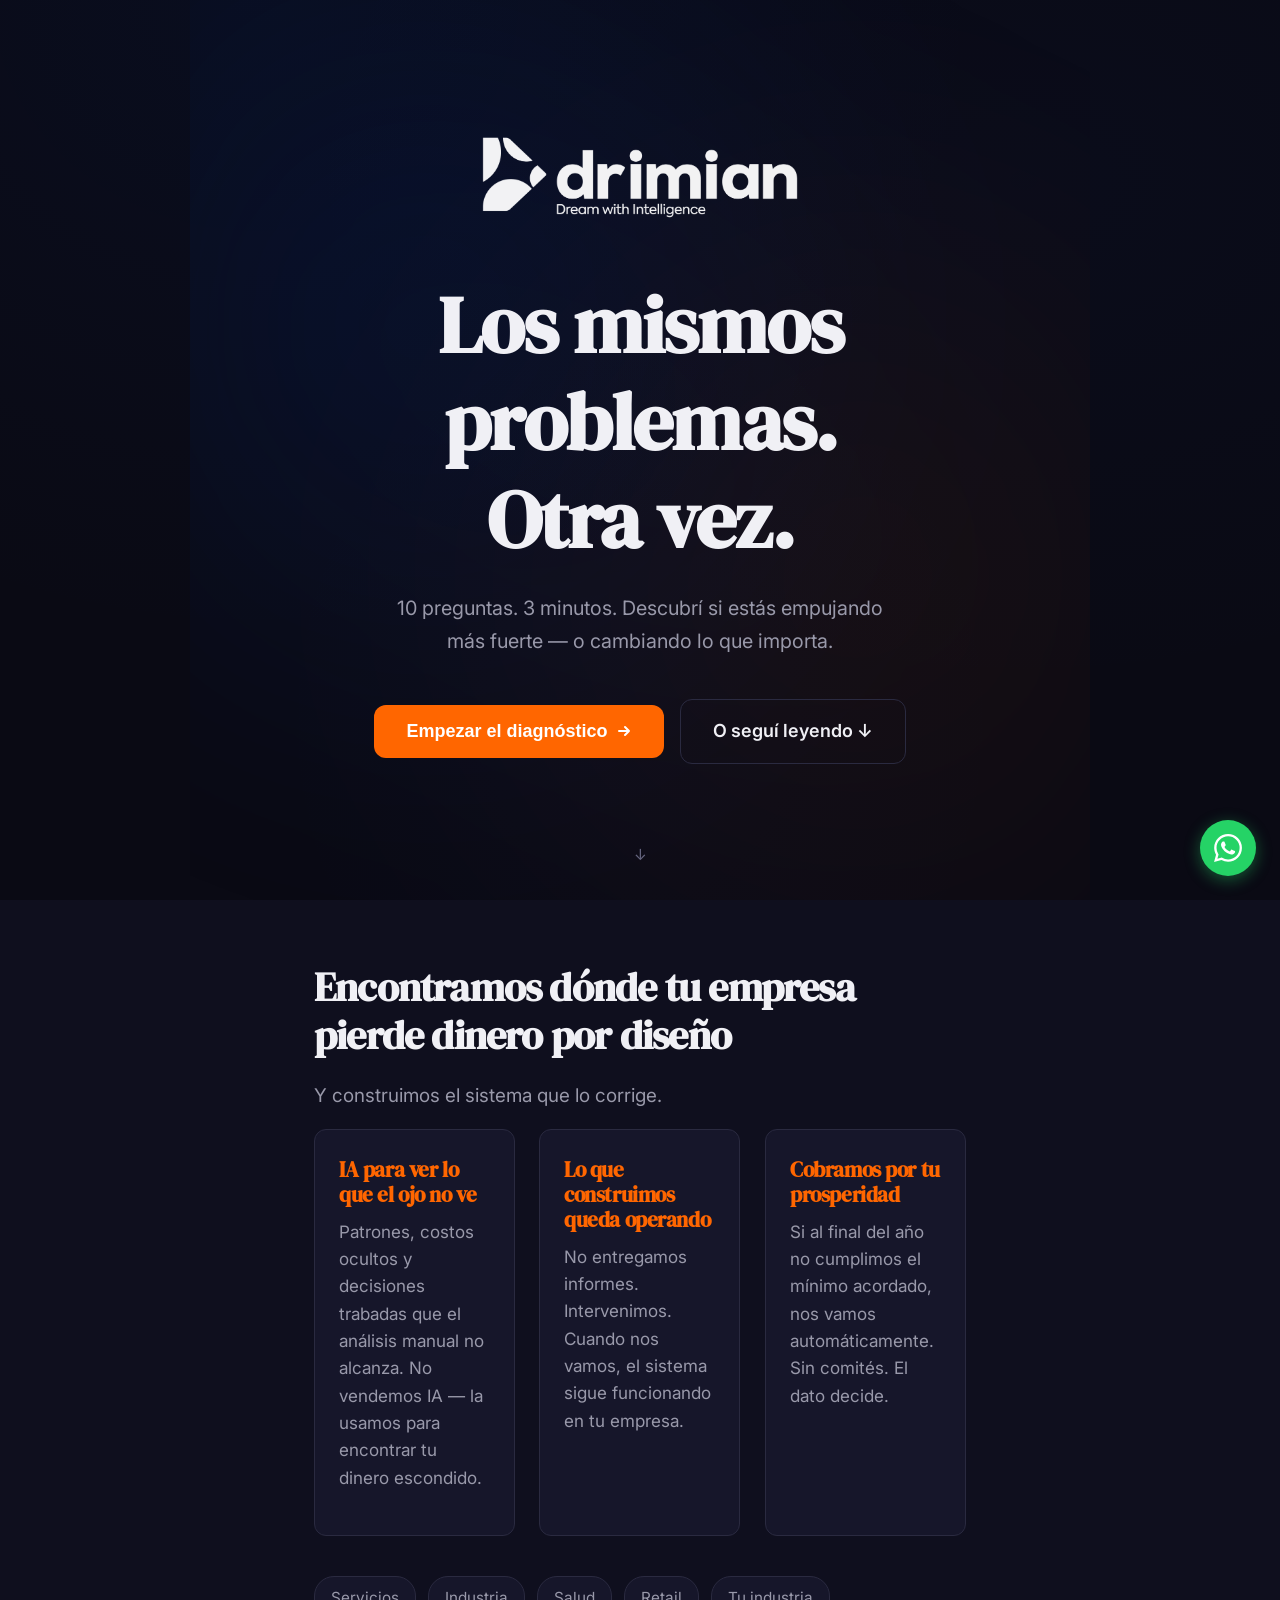
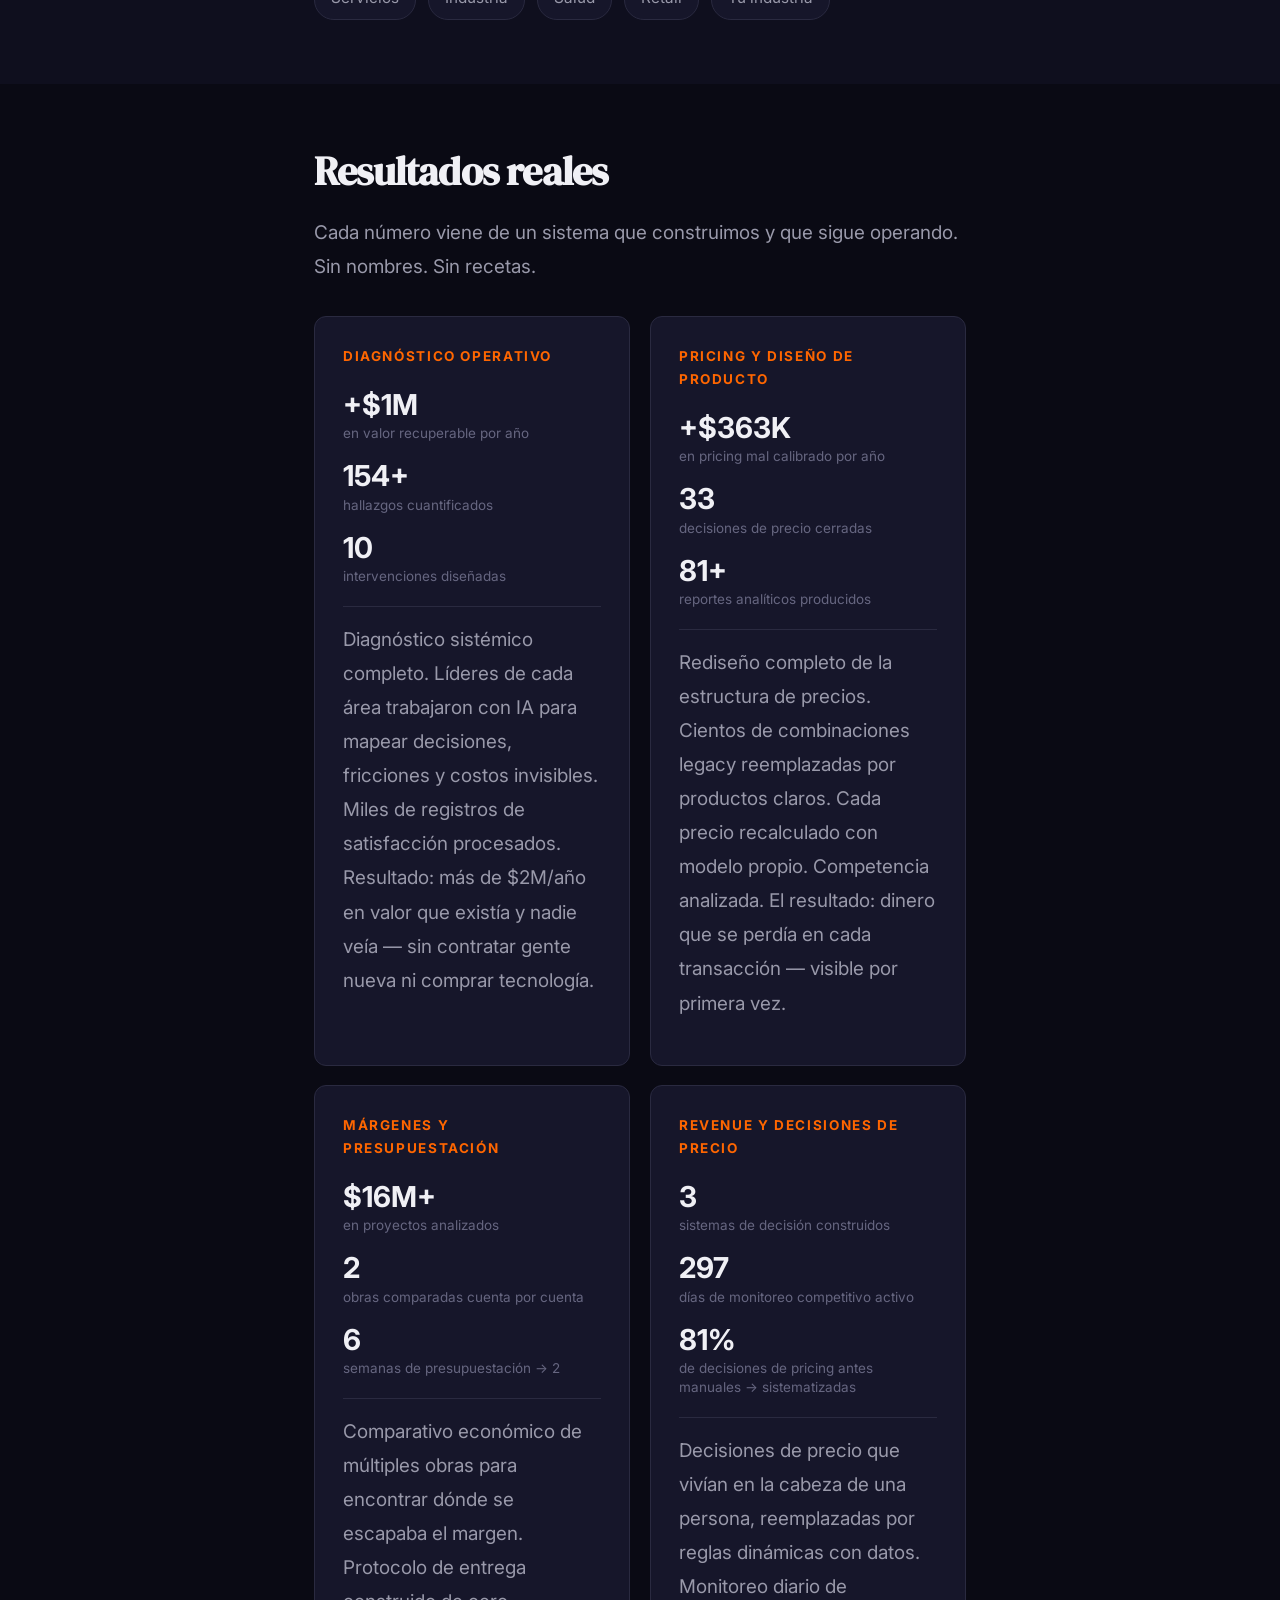
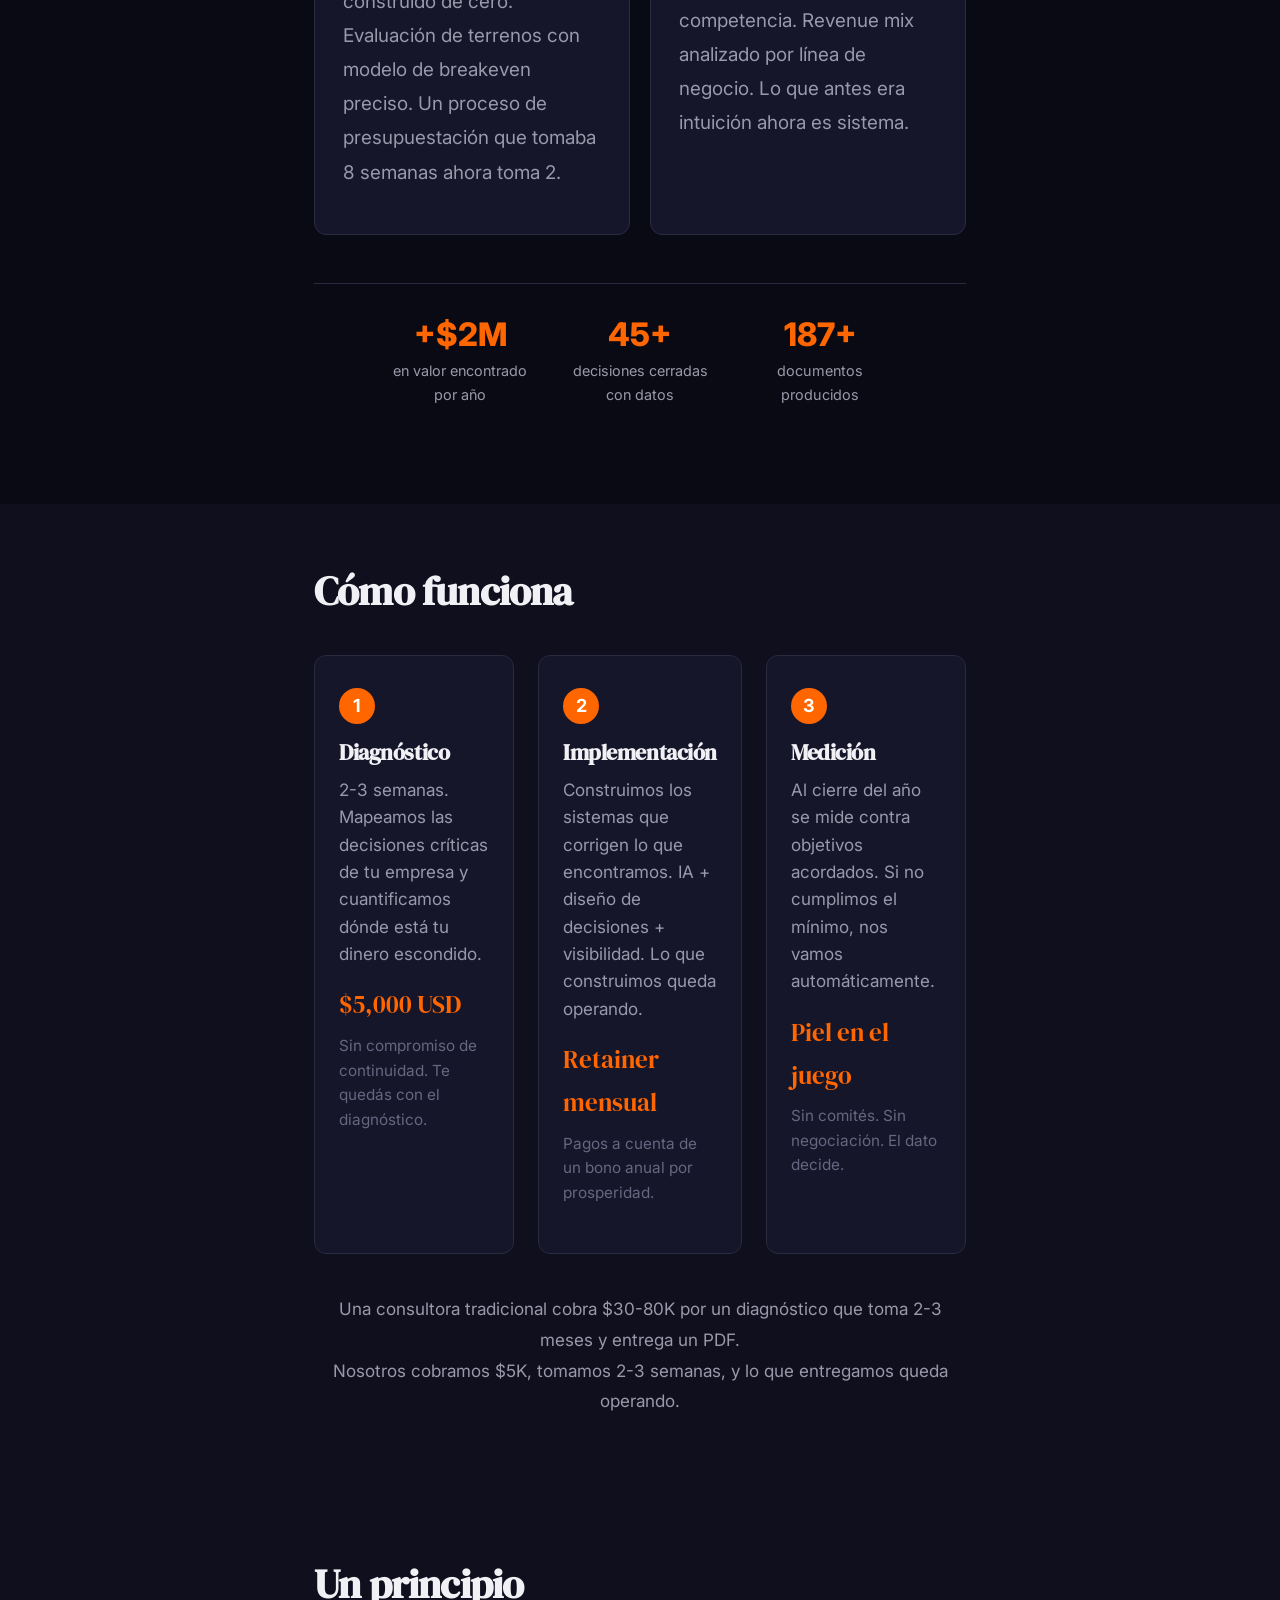
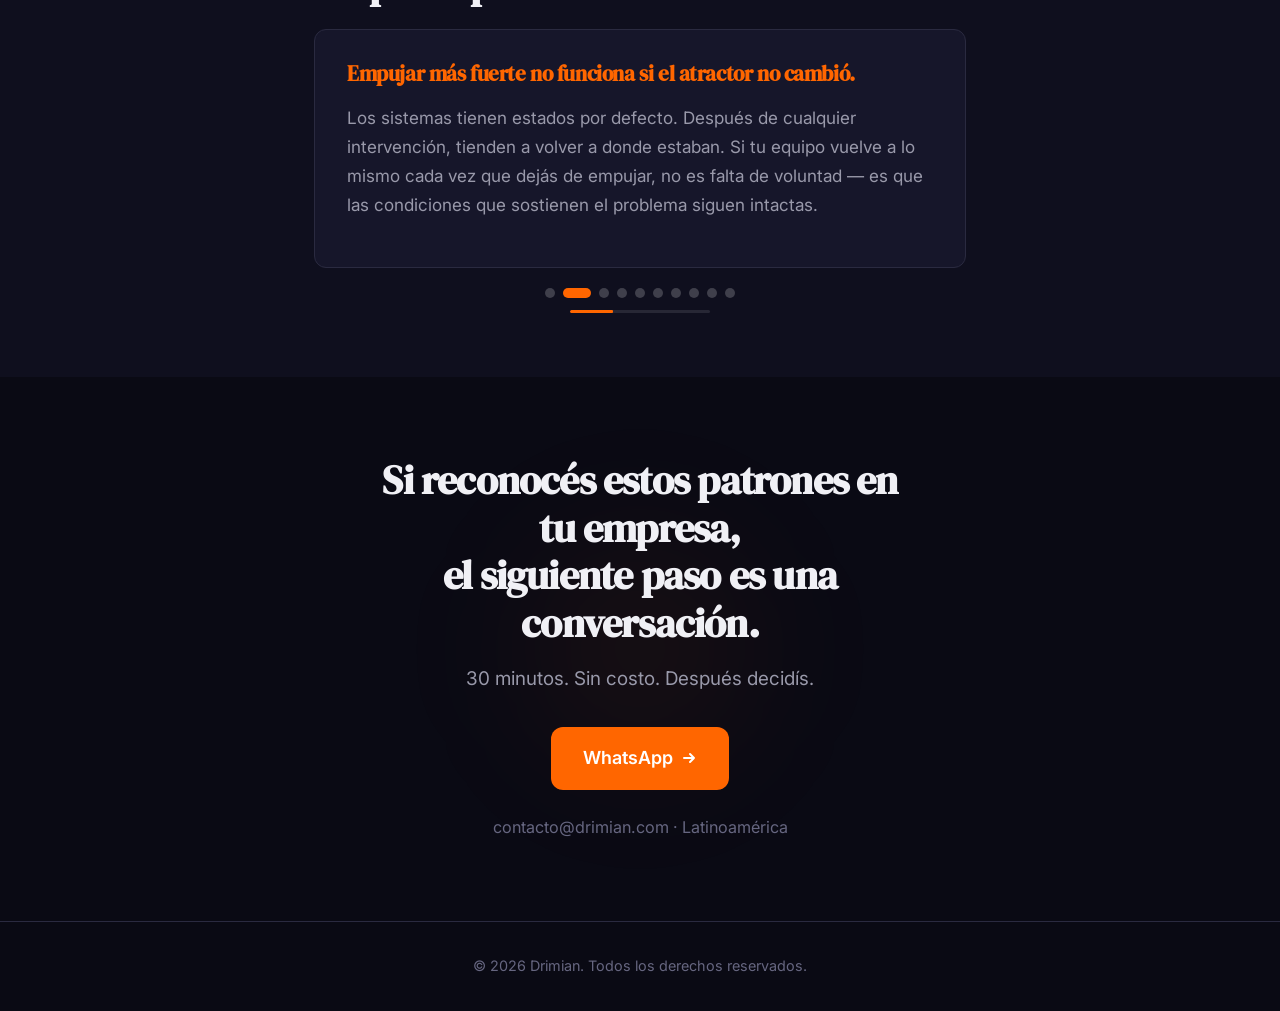
==== commit 34fd1b48: "Romper huella digital: casos por problema, no por industria - Casos renombrados: Diagnóstico operati" ====
--- a/index.html
+++ b/index.html
@@ -158,10 +158,10 @@
       </div>
 
       <div class="sectors reveal">
+        <span class="sector-tag">Servicios</span>
+        <span class="sector-tag">Industria</span>
         <span class="sector-tag">Salud</span>
-        <span class="sector-tag">Construcción</span>
-        <span class="sector-tag">Hotelería</span>
-        <span class="sector-tag">Seguros</span>
+        <span class="sector-tag">Retail</span>
         <span class="sector-tag">Tu industria</span>
       </div>
     </div>
@@ -178,7 +178,7 @@
       <div class="cases-grid">
 
         <div class="case-card reveal">
-          <div class="case-industry">Salud — operación clínica</div>
+          <div class="case-industry">Diagnóstico operativo</div>
           <div class="case-metrics">
             <div class="case-metric">
               <span class="metric-number" data-prefix="+$" data-target="2" data-suffix="M">+$0M</span>
@@ -197,7 +197,7 @@
         </div>
 
         <div class="case-card reveal">
-          <div class="case-industry">Seguros — pricing y producto</div>
+          <div class="case-industry">Pricing y diseño de producto</div>
           <div class="case-metrics">
             <div class="case-metric">
               <span class="metric-number" data-prefix="+$" data-target="400" data-suffix="K">+$0K</span>
@@ -209,14 +209,14 @@
             </div>
             <div class="case-metric">
               <span class="metric-number" data-target="90" data-suffix="+">0+</span>
-              <span class="metric-label">reportes actuariales producidos</span>
+              <span class="metric-label">reportes analíticos producidos</span>
             </div>
           </div>
-          <p class="case-context">Rediseño completo del tarifario. Cientos de combinaciones legacy reemplazadas por productos claros. Cada precio recalculado persona por persona con modelo actuarial propio. Competencia analizada. El resultado: dinero que se perdía en cada renovación — visible por primera vez.</p>
+          <p class="case-context">Rediseño completo de la estructura de precios. Cientos de combinaciones legacy reemplazadas por productos claros. Cada precio recalculado con modelo propio. Competencia analizada. El resultado: dinero que se perdía en cada transacción — visible por primera vez.</p>
         </div>
 
         <div class="case-card reveal">
-          <div class="case-industry">Construcción — márgenes y operación</div>
+          <div class="case-industry">Márgenes y presupuestación</div>
           <div class="case-metrics">
             <div class="case-metric">
               <span class="metric-number" data-prefix="$" data-target="20" data-suffix="M+">$0M+</span>
@@ -235,7 +235,7 @@
         </div>
 
         <div class="case-card reveal">
-          <div class="case-industry">Hotelería — revenue y decisiones</div>
+          <div class="case-industry">Revenue y decisiones de precio</div>
           <div class="case-metrics">
             <div class="case-metric">
               <span class="metric-number" data-target="4">0</span>
@@ -266,8 +266,8 @@
           <span class="stat-label">decisiones cerradas con datos</span>
         </div>
         <div class="stat-item reveal">
-          <span class="stat-number" data-target="4">0</span>
-          <span class="stat-label">industrias distintas</span>
+          <span class="stat-number" data-target="230" data-suffix="+">0+</span>
+          <span class="stat-label">documentos producidos</span>
         </div>
       </div>
     </div>
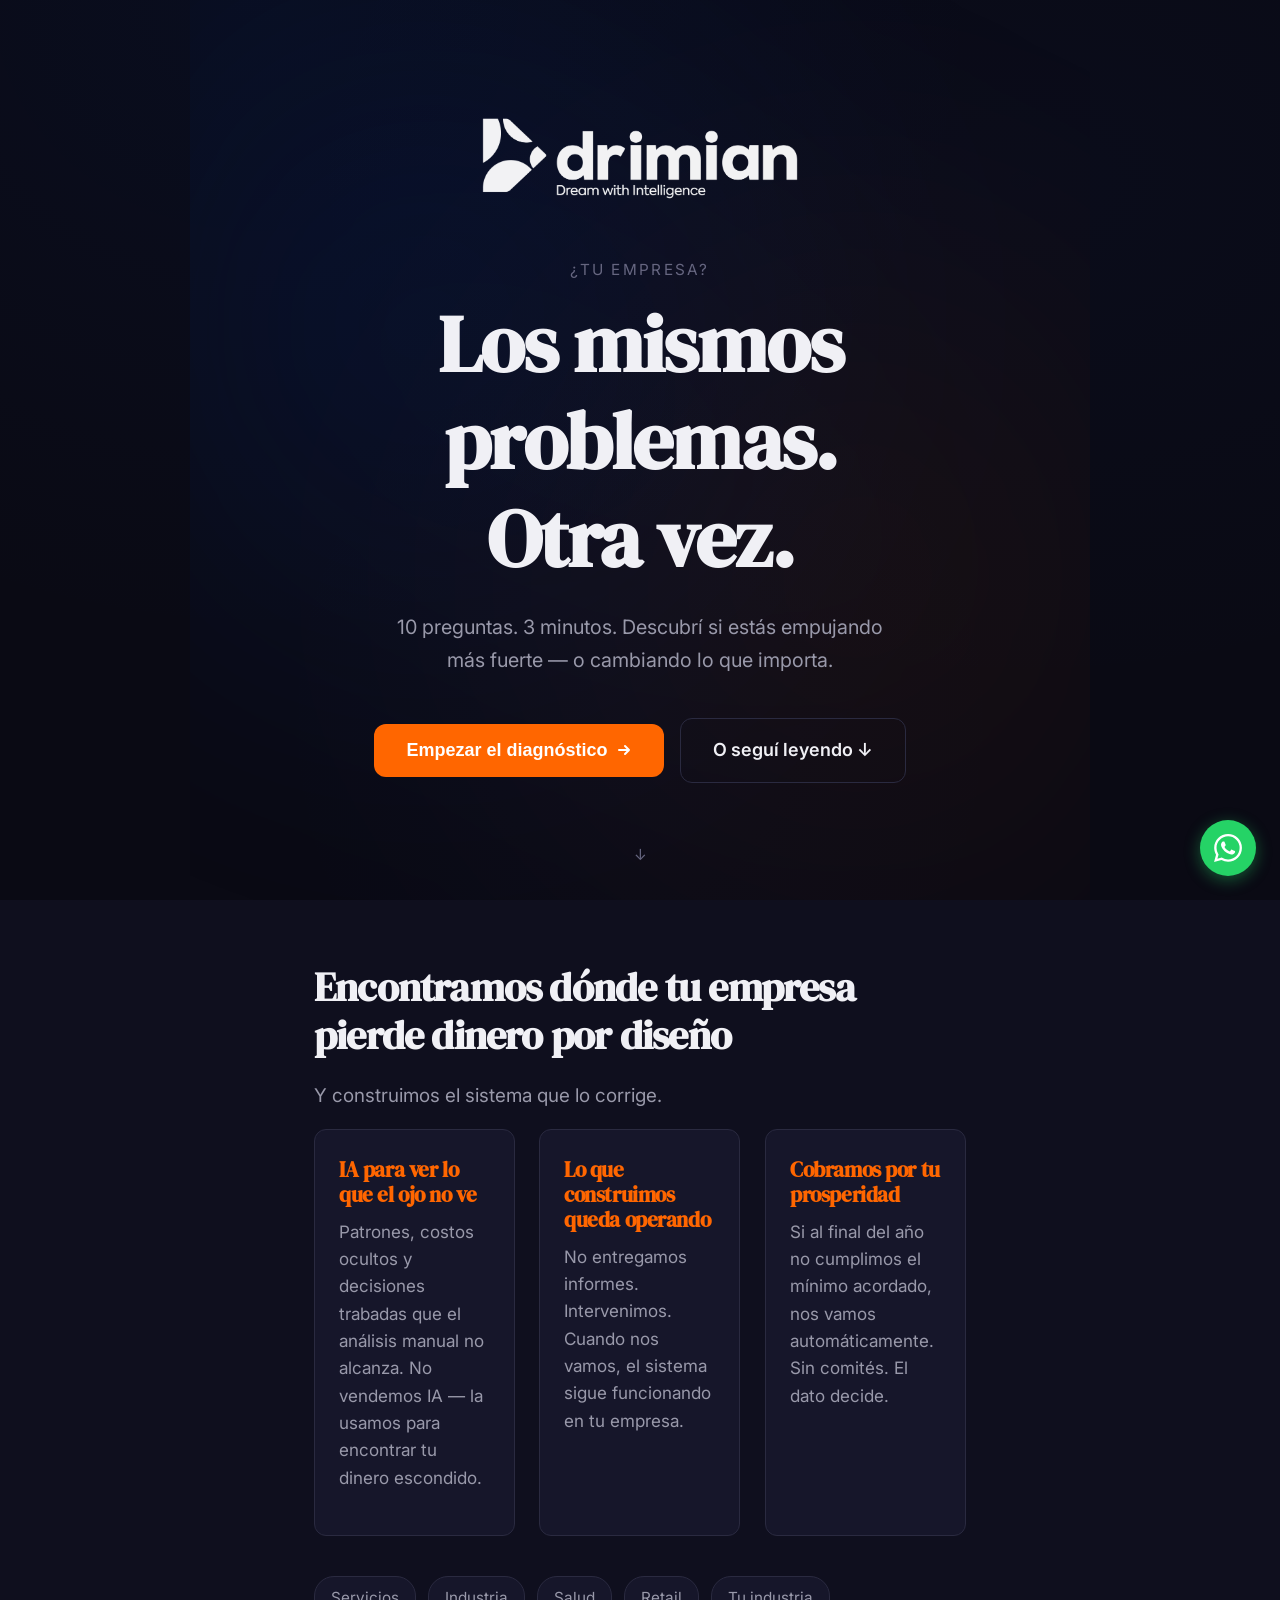
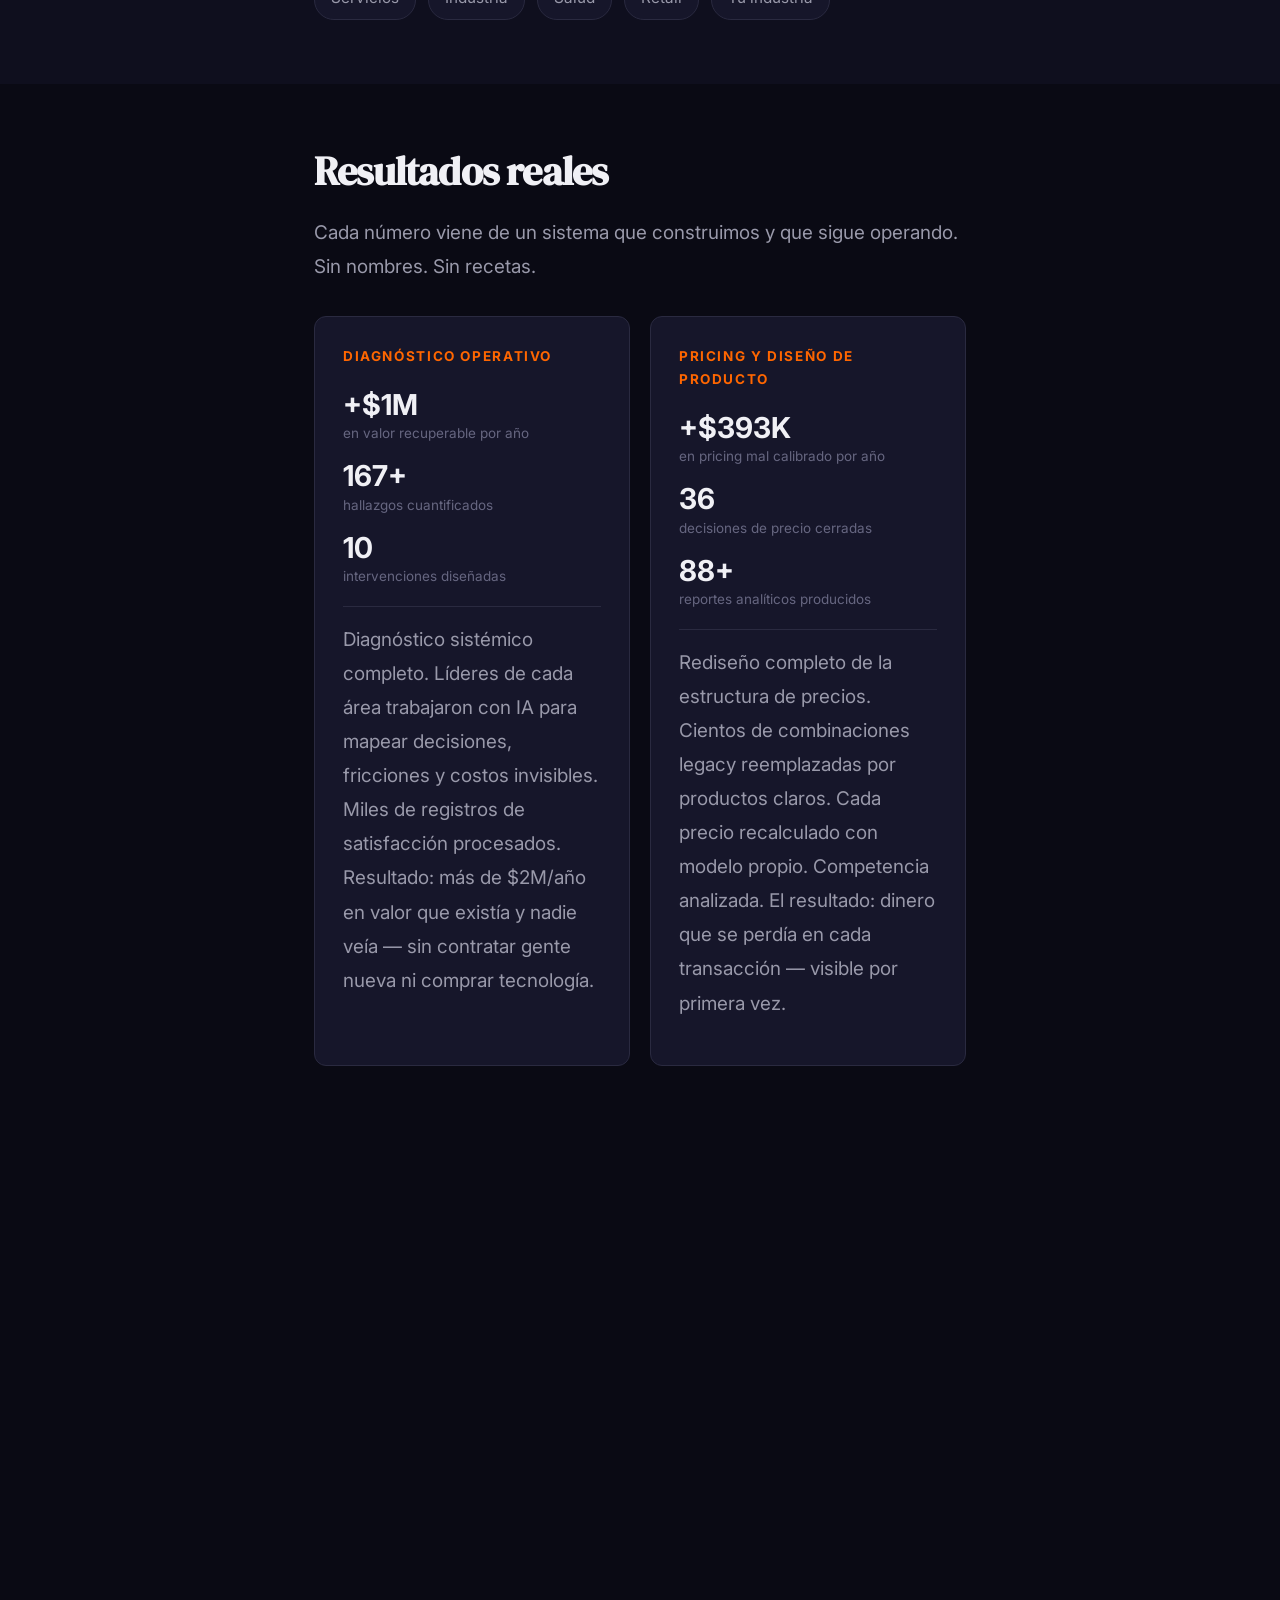
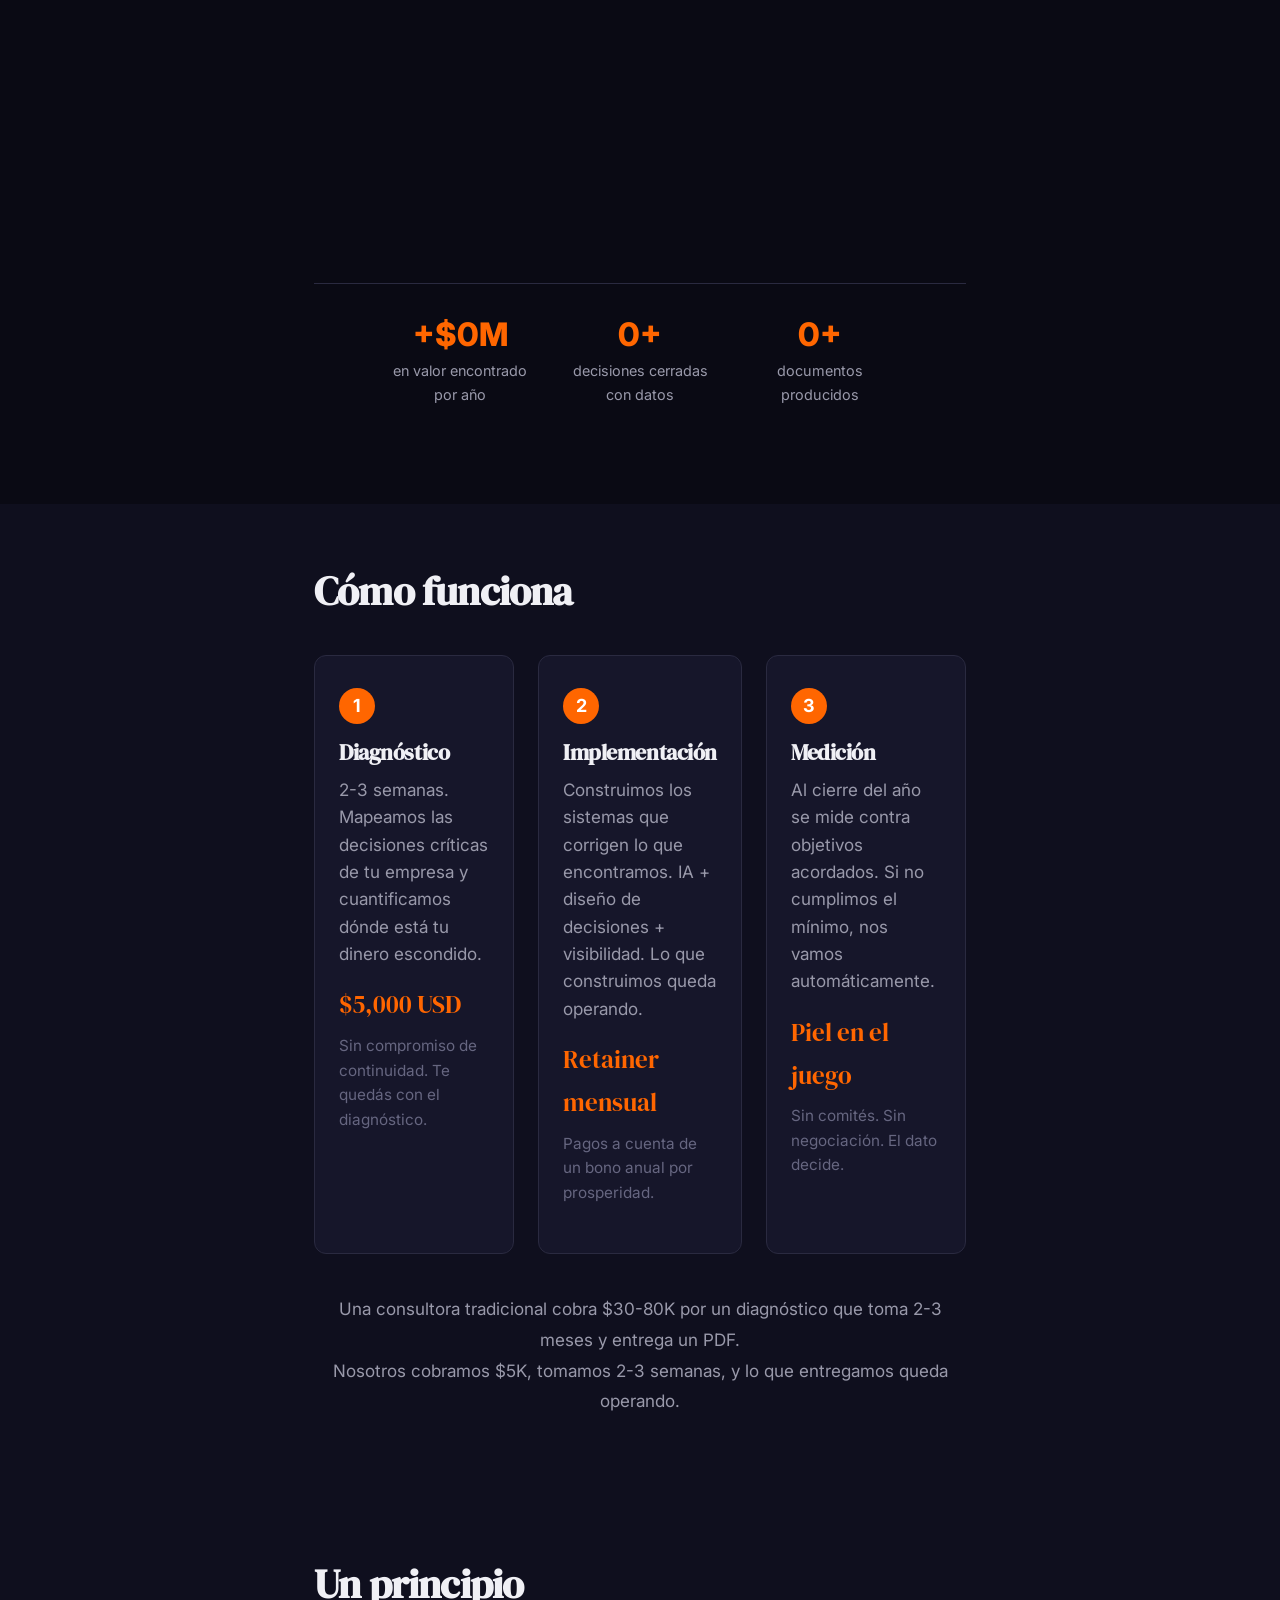
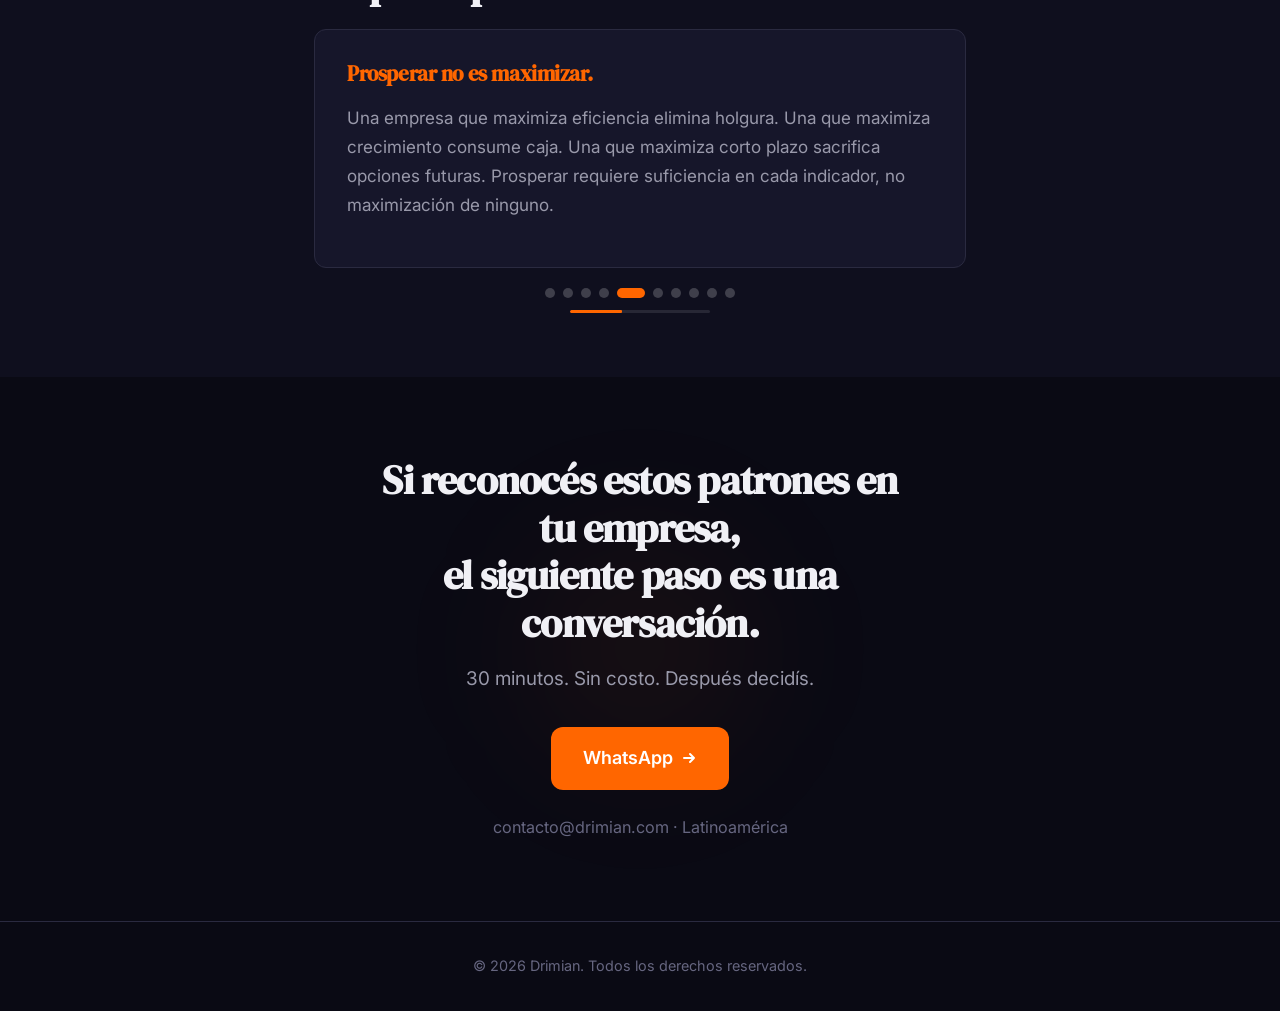
==== commit eafd4089: "Agregar framing "¿Tu empresa?" para evitar que headline se lea como atributo de Drimian Co-Authored-" ====
--- a/index.html
+++ b/index.html
@@ -34,6 +34,7 @@
       <img src="img/logo-white.png" alt="Drimian — Dream With Intelligence" style="width: min(320px, 80vw); height: auto; opacity: 0.95;">
     </div>
 
+    <p class="hero-framing">¿Tu empresa?</p>
     <h1>Los mismos problemas.<br>Otra vez.</h1>
 
     <p class="subtitle">
--- a/css/style.css
+++ b/css/style.css
@@ -141,6 +141,14 @@
   display: none; /* Logo image includes tagline */
 }
 
+.hero-framing {
+  font-size: 0.85rem;
+  letter-spacing: 0.15em;
+  text-transform: uppercase;
+  color: var(--text-muted);
+  margin-bottom: 12px;
+}
+
 #hero h1 {
   font-size: 2.2rem;
   margin-bottom: 24px;
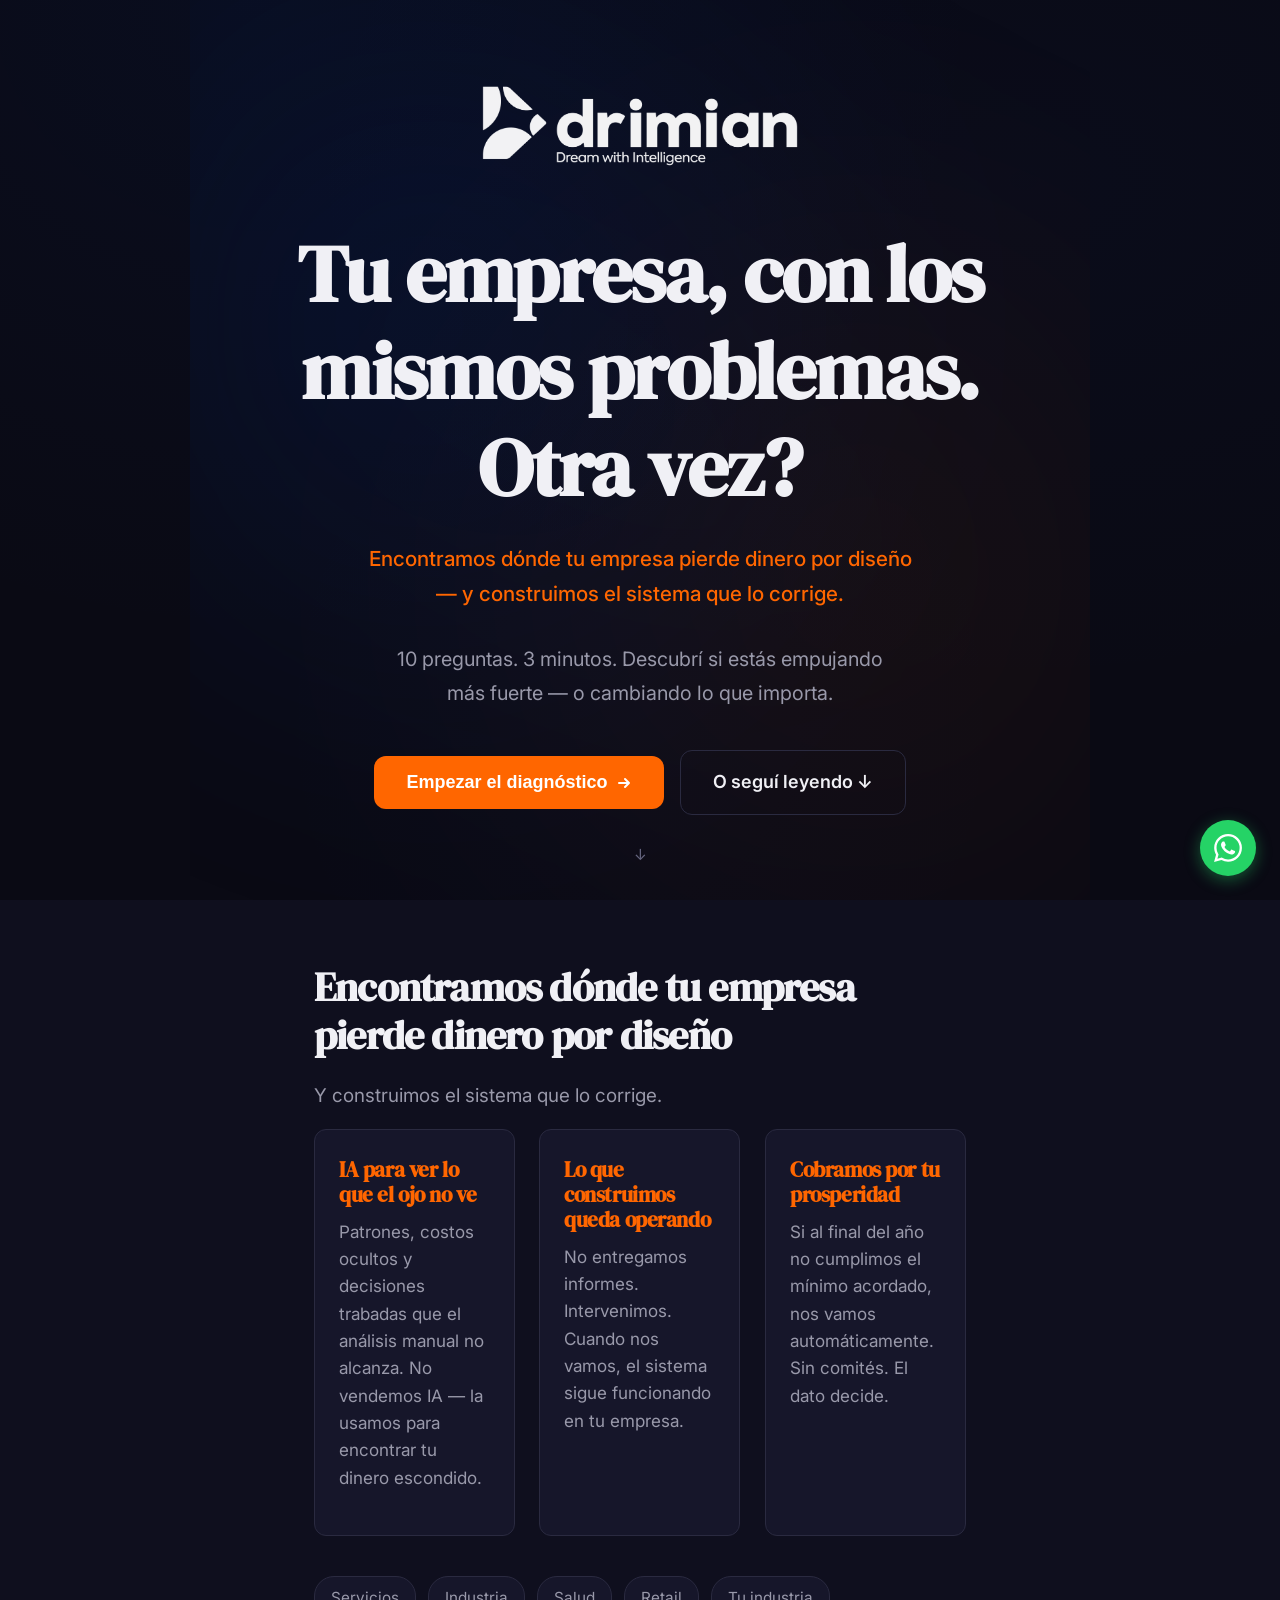
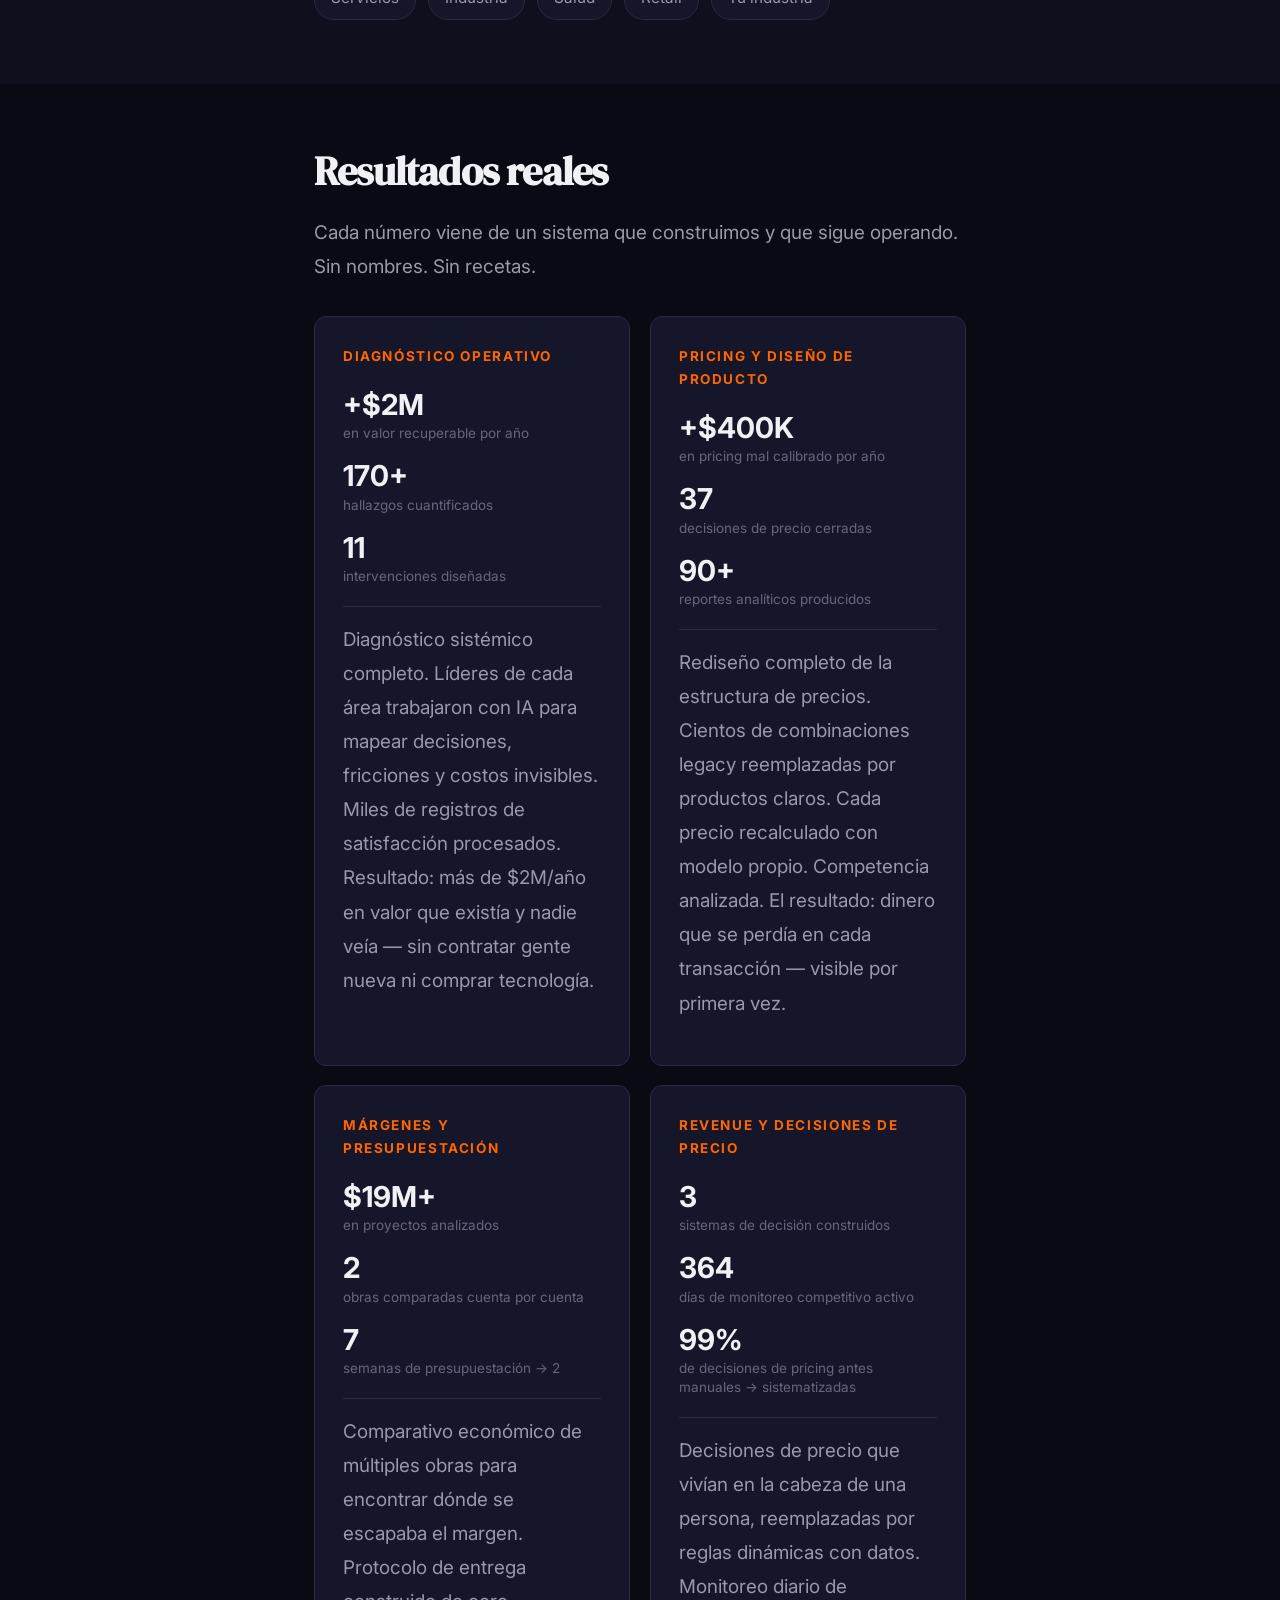
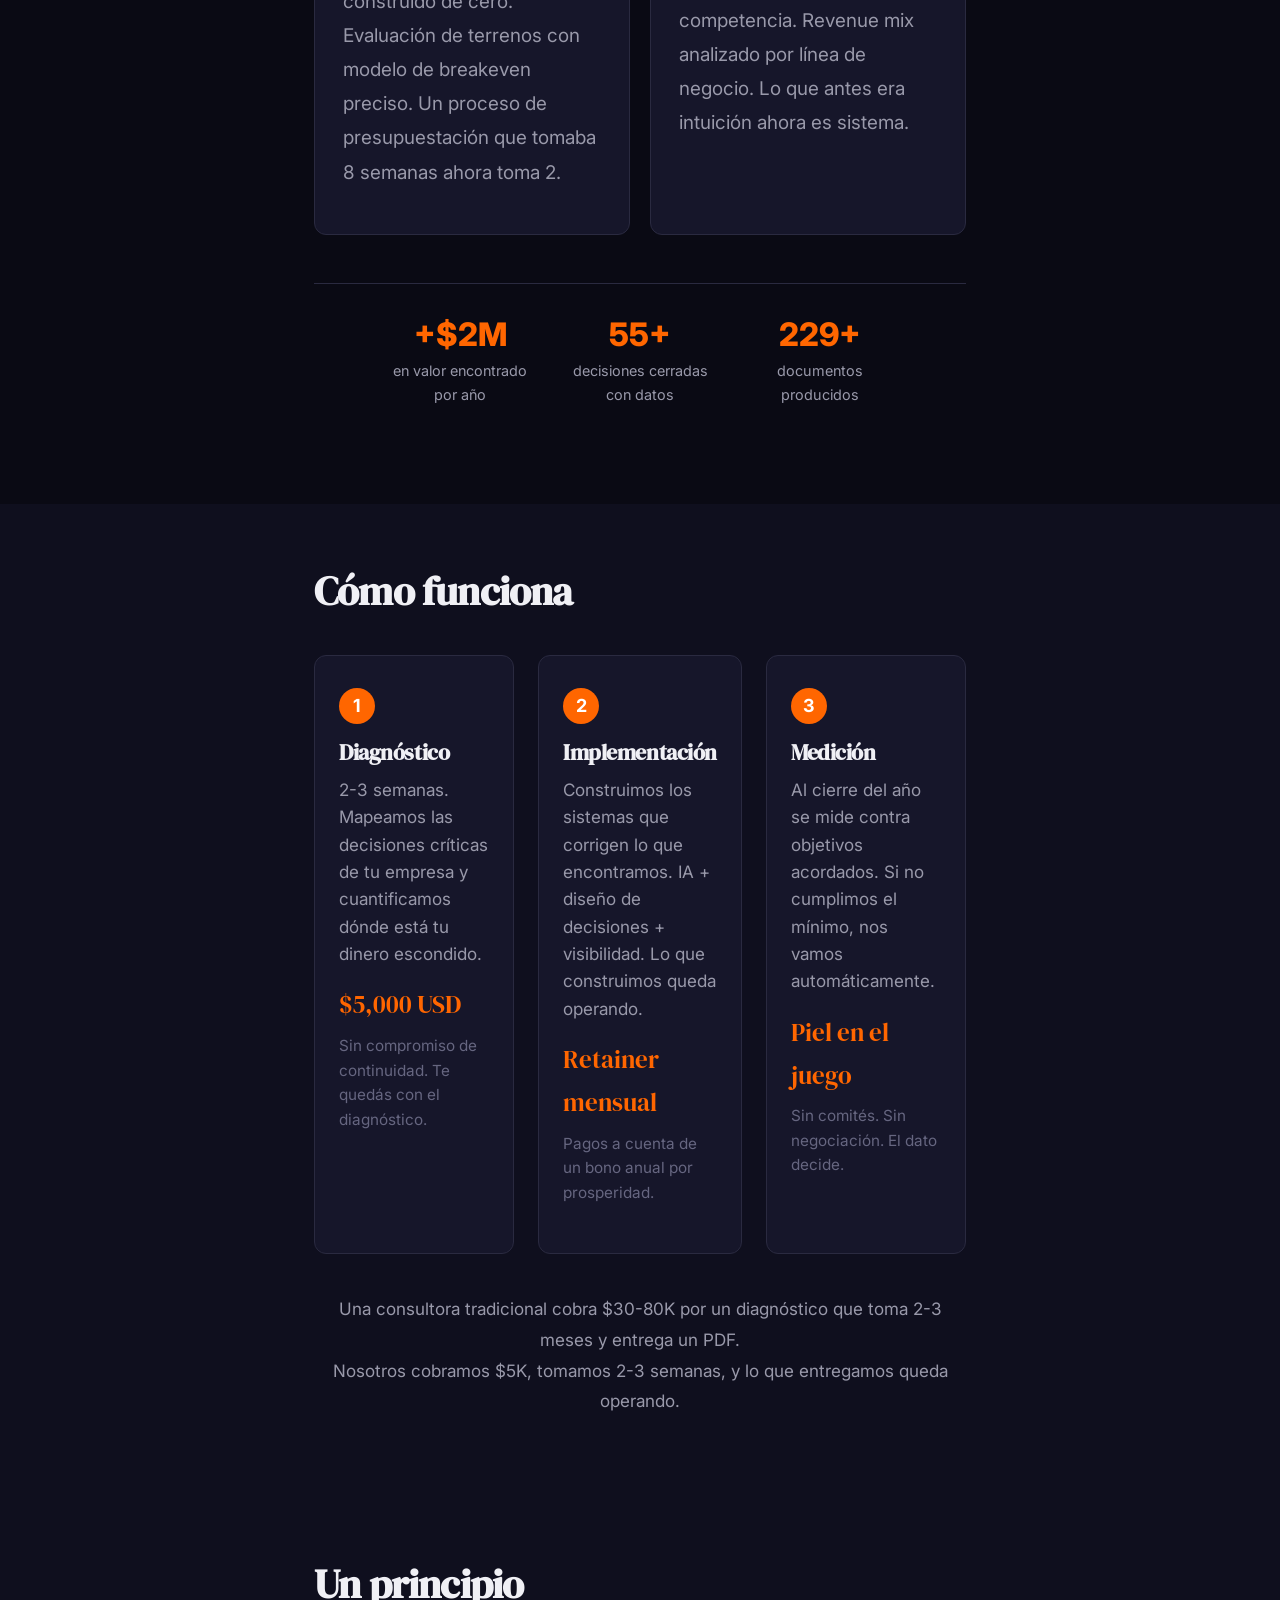
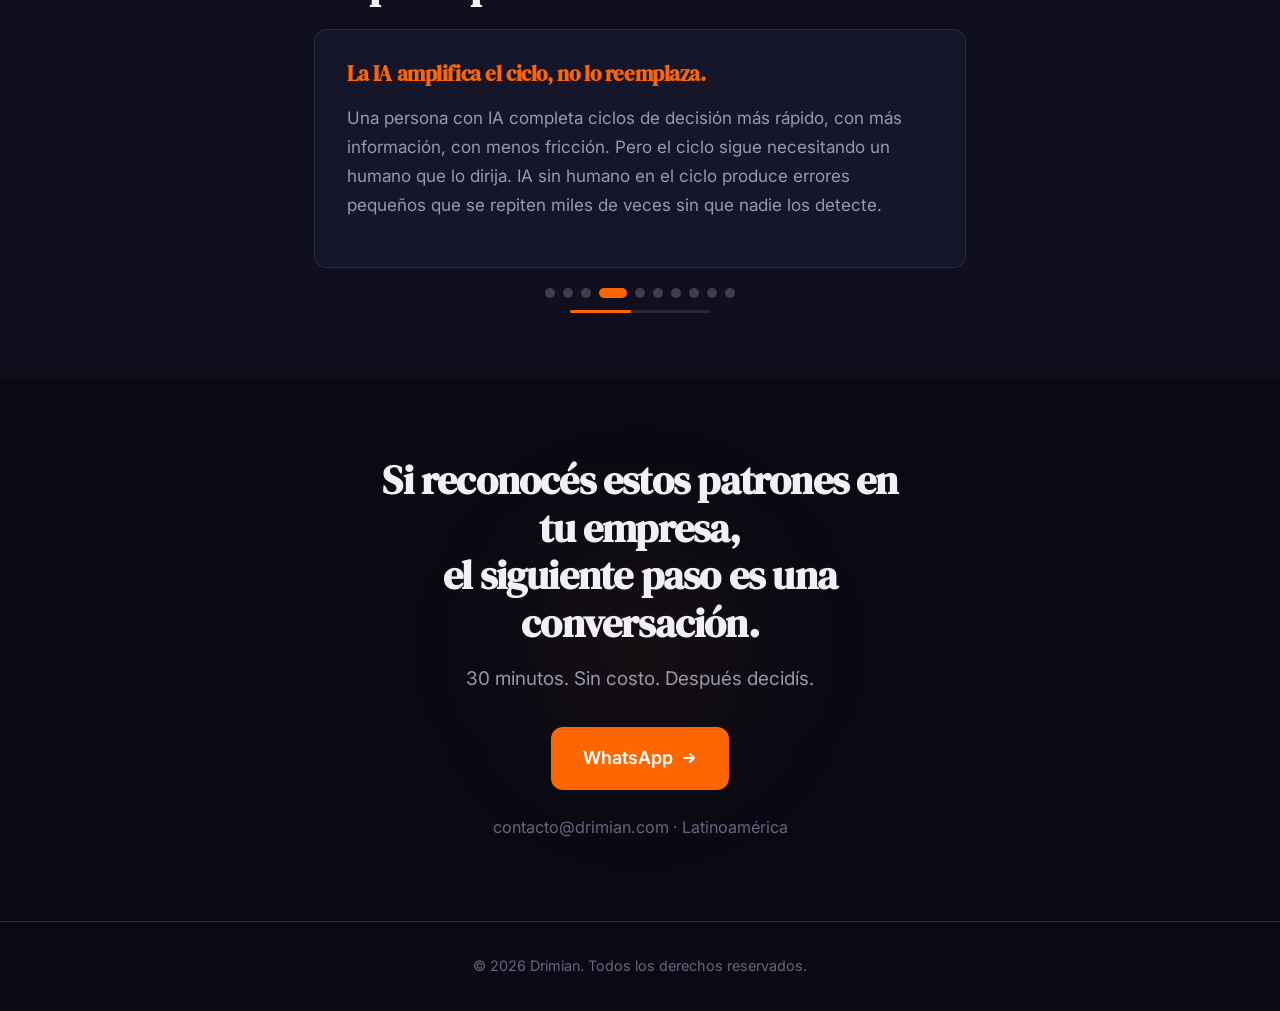
==== commit b21666e5: "Hero con arco completo: dolor → razón de ser → acción Headline integrado: "Tu empresa, con los mismo" ====
--- a/index.html
+++ b/index.html
@@ -34,8 +34,11 @@
       <img src="img/logo-white.png" alt="Drimian — Dream With Intelligence" style="width: min(320px, 80vw); height: auto; opacity: 0.95;">
     </div>
 
-    <p class="hero-framing">¿Tu empresa?</p>
-    <h1>Los mismos problemas.<br>Otra vez.</h1>
+    <h1>Tu empresa, con los mismos problemas. Otra vez?</h1>
+
+    <p class="hero-mission">
+      Encontramos dónde tu empresa pierde dinero por diseño — y construimos el sistema que lo corrige.
+    </p>
 
     <p class="subtitle">
       10 preguntas. 3 minutos. Descubrí si estás empujando más fuerte — o cambiando lo que importa.
--- a/css/style.css
+++ b/css/style.css
@@ -141,18 +141,19 @@
   display: none; /* Logo image includes tagline */
 }
 
-.hero-framing {
-  font-size: 0.85rem;
-  letter-spacing: 0.15em;
-  text-transform: uppercase;
-  color: var(--text-muted);
-  margin-bottom: 12px;
-}
-
 #hero h1 {
   font-size: 2.2rem;
   margin-bottom: 24px;
-  max-width: 600px;
+  max-width: 700px;
+}
+
+.hero-mission {
+  font-size: 1.15rem;
+  color: var(--orange);
+  max-width: 560px;
+  margin-bottom: 32px;
+  line-height: 1.7;
+  font-weight: 500;
 }
 
 #hero .subtitle {
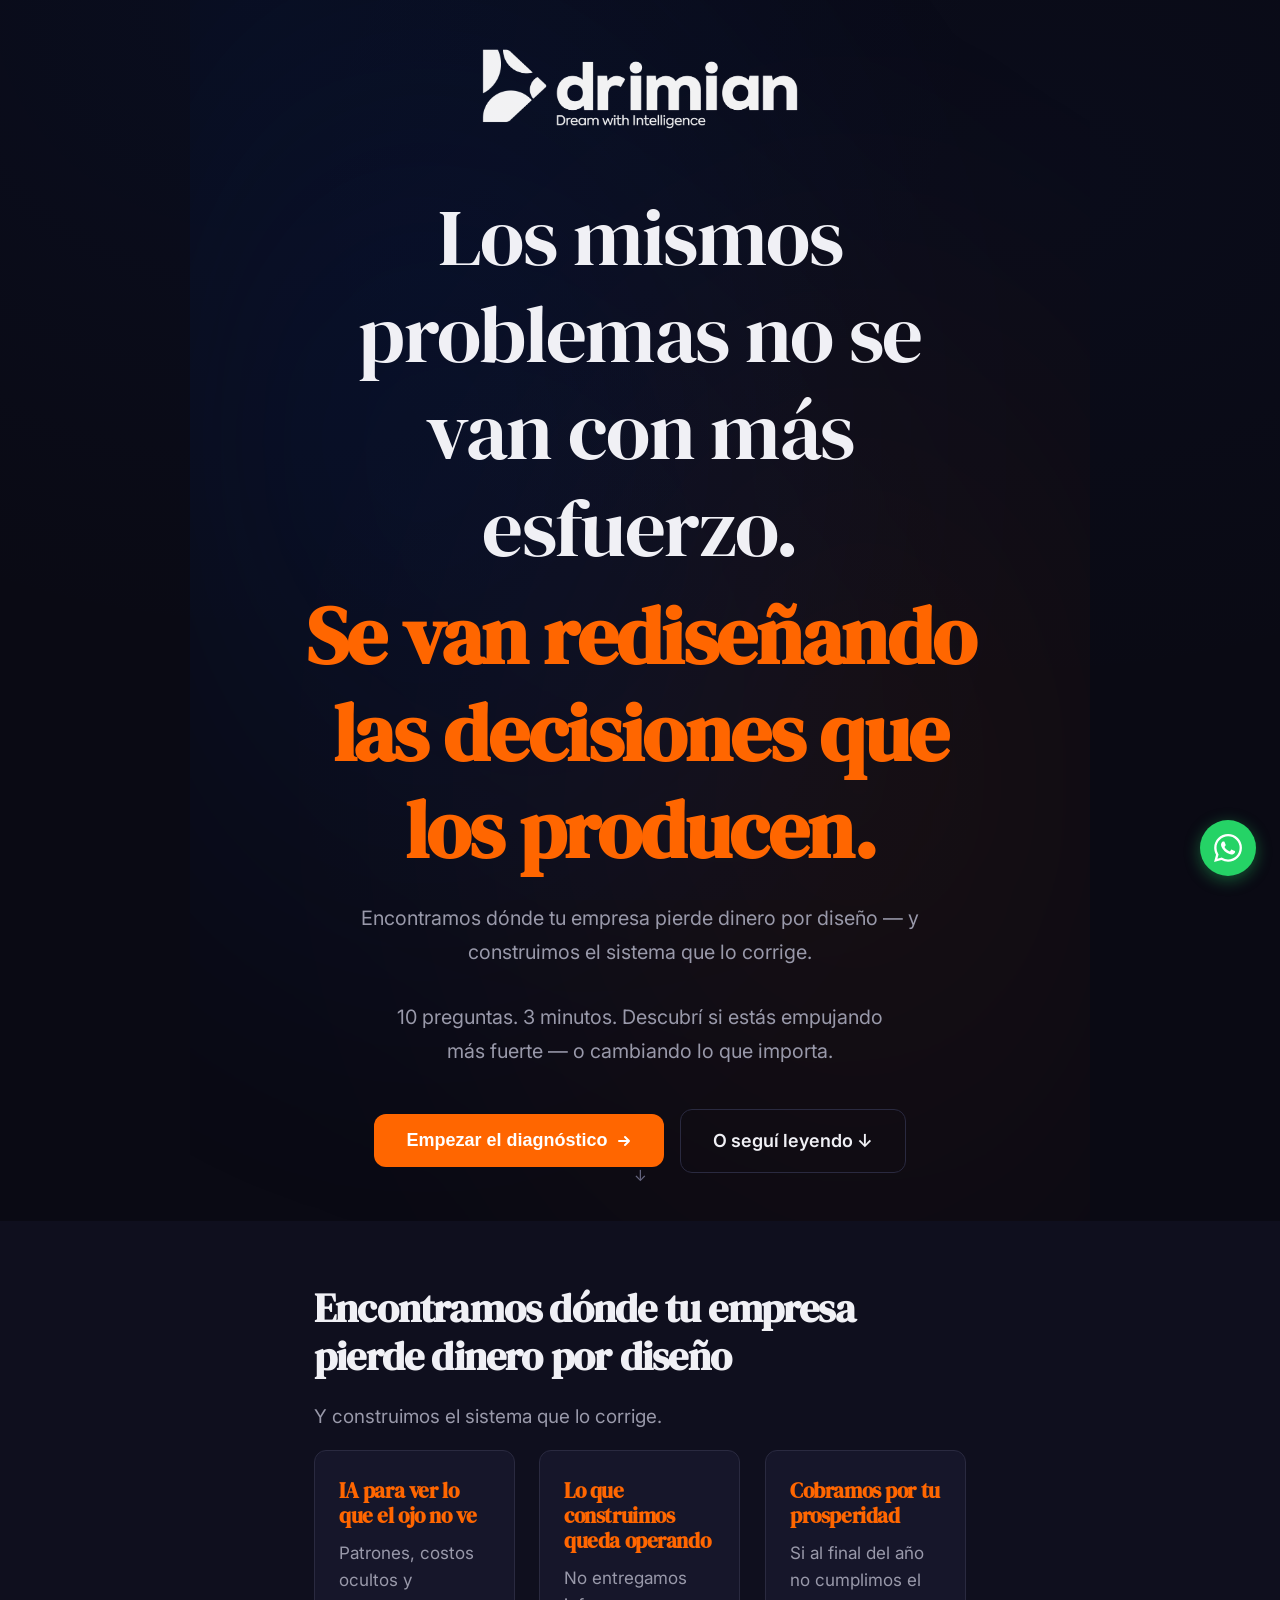
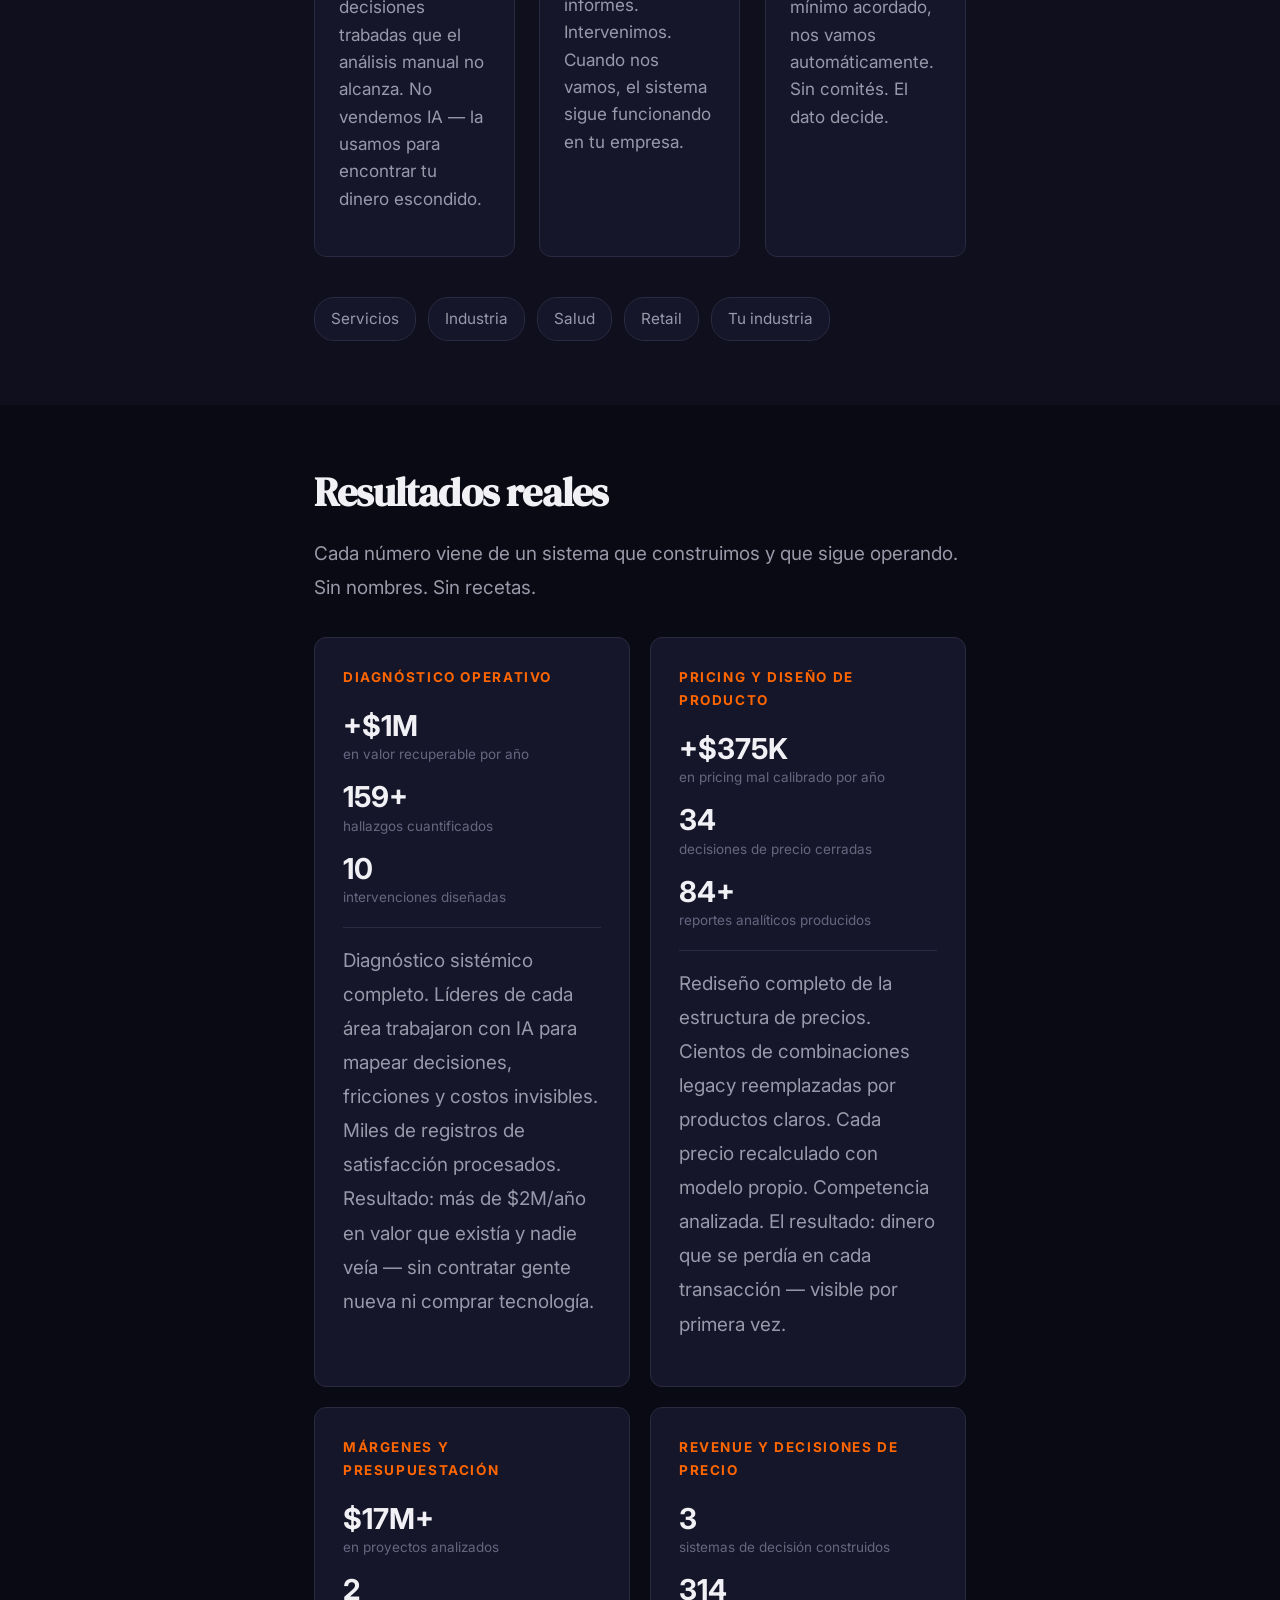
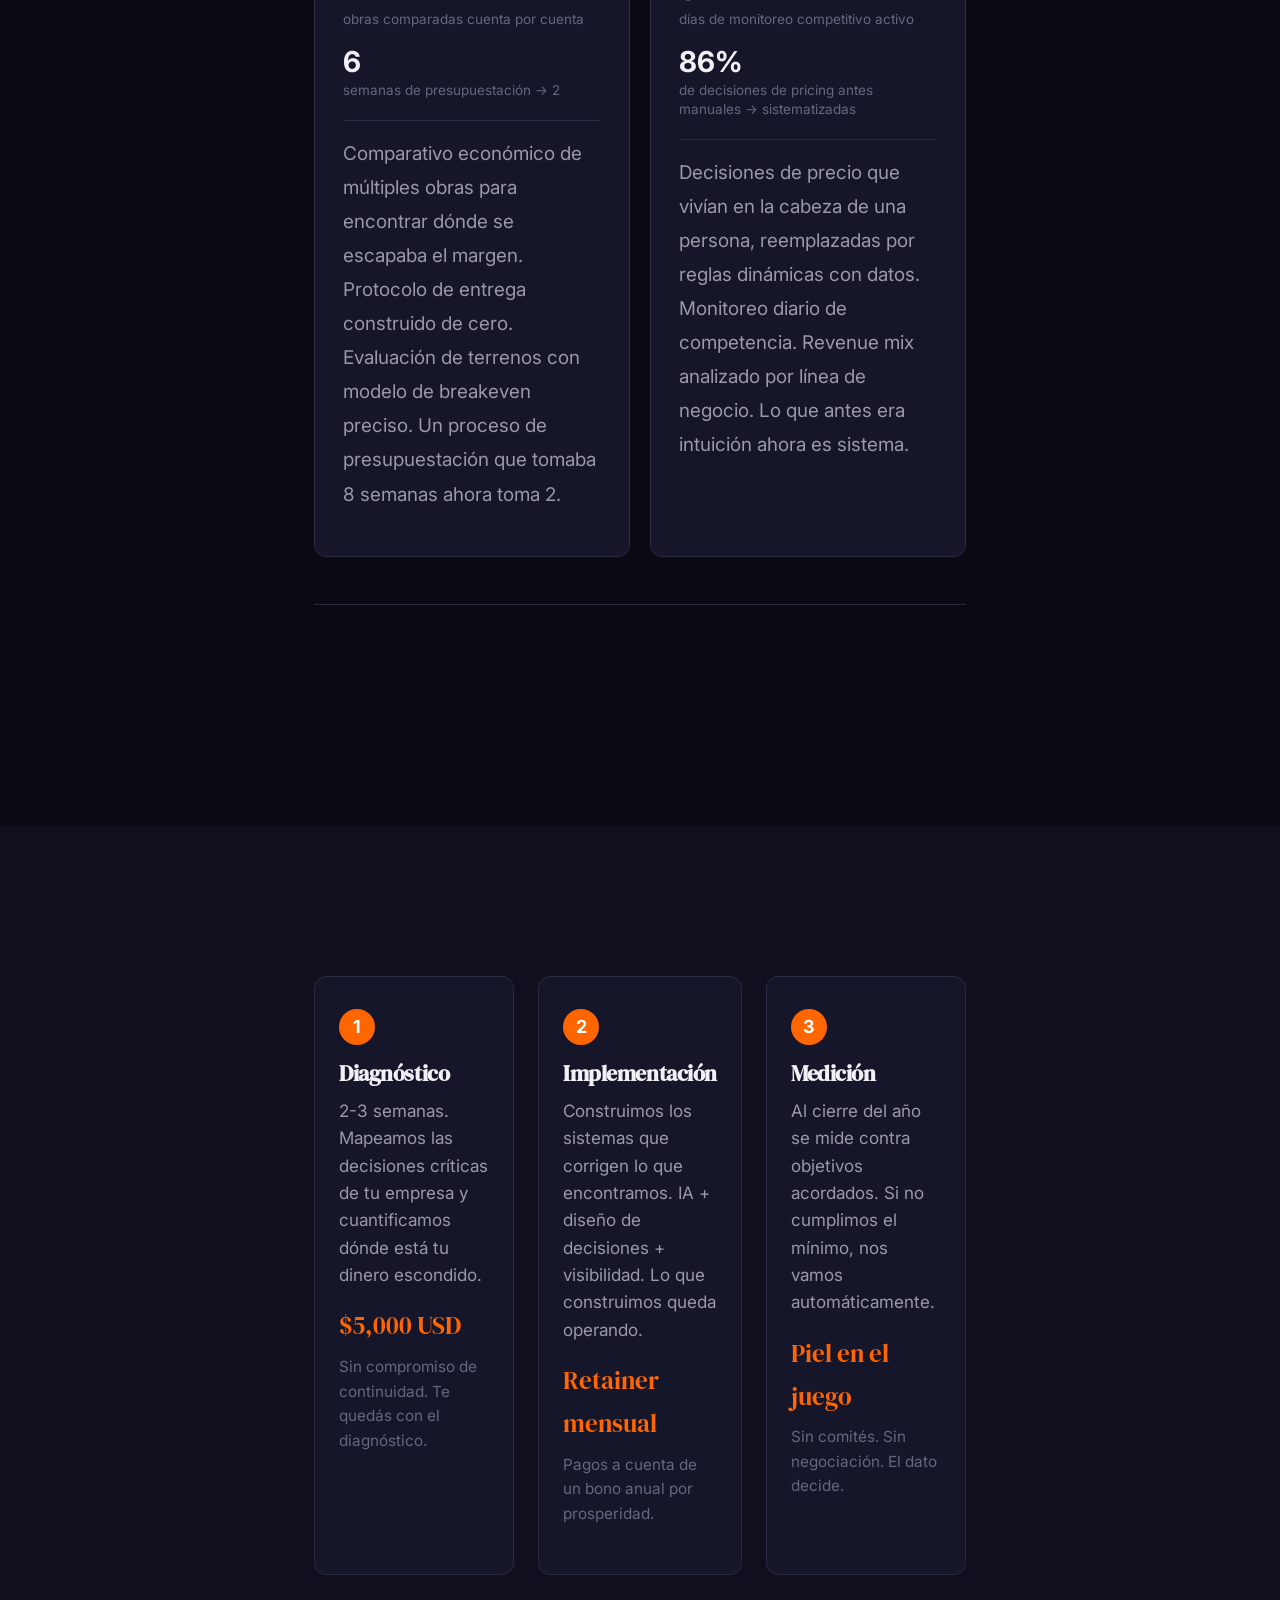
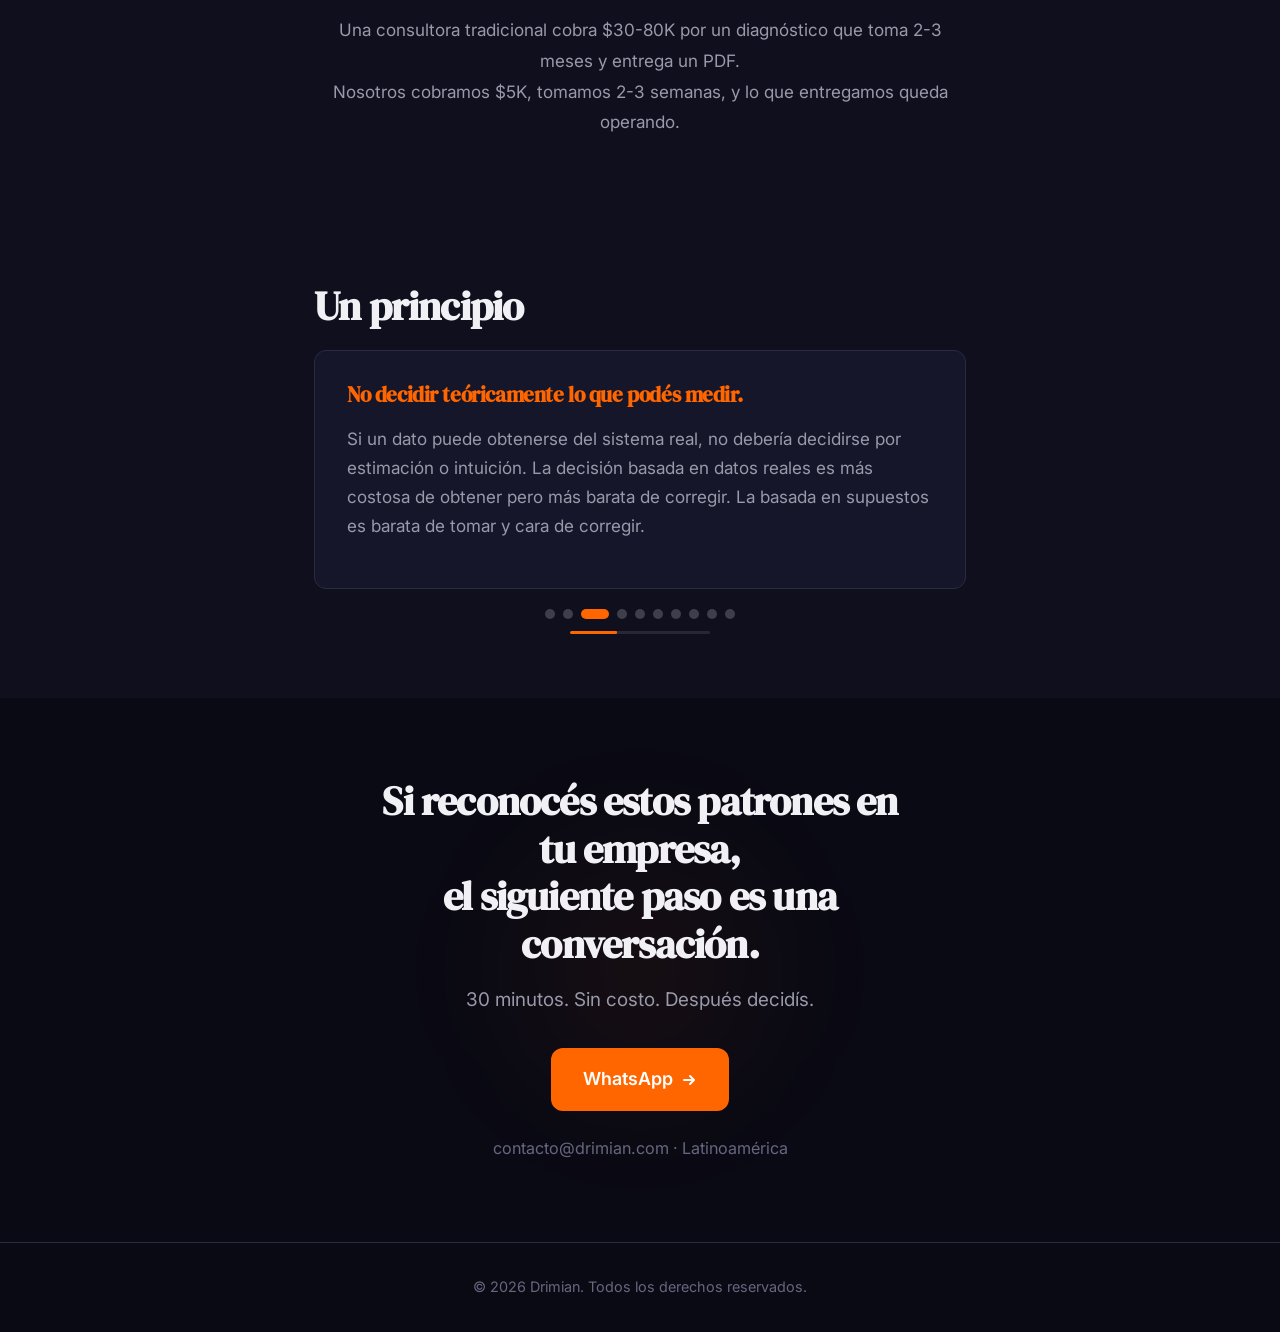
==== commit 8b4facba: "Hero tipo manifiesto: dolor y reencuadre en un solo headline Línea 1 (blanco, peso 400): "Los mismos" ====
--- a/index.html
+++ b/index.html
@@ -34,7 +34,10 @@
       <img src="img/logo-white.png" alt="Drimian — Dream With Intelligence" style="width: min(320px, 80vw); height: auto; opacity: 0.95;">
     </div>
 
-    <h1>Tu empresa, con los mismos problemas. Otra vez?</h1>
+    <h1>
+      <span class="h1-line1">Los mismos problemas no se van con más esfuerzo.</span>
+      <span class="h1-line2">Se van rediseñando las decisiones que los producen.</span>
+    </h1>
 
     <p class="hero-mission">
       Encontramos dónde tu empresa pierde dinero por diseño — y construimos el sistema que lo corrige.
--- a/css/style.css
+++ b/css/style.css
@@ -147,13 +147,56 @@
   max-width: 700px;
 }
 
+.h1-line1,
+.h1-line2,
+.hero-mission,
+#hero .subtitle,
+#hero .cta-group {
+  opacity: 0;
+  transform: translateY(20px);
+  animation: heroReveal 0.7s cubic-bezier(0.16, 1, 0.3, 1) forwards;
+}
+
+.h1-line1 {
+  display: block;
+  font-weight: 400;
+  margin-bottom: 10px;
+  animation-delay: 0.3s;
+}
+
+.h1-line2 {
+  display: block;
+  font-weight: 700;
+  color: var(--orange);
+  animation-delay: 0.55s;
+}
+
 .hero-mission {
-  font-size: 1.15rem;
-  color: var(--orange);
+  animation-delay: 0.85s;
+}
+
+#hero .subtitle {
+  animation-delay: 1.1s;
+}
+
+#hero .cta-group {
+  animation-delay: 1.35s;
+}
+
+@keyframes heroReveal {
+  to {
+    opacity: 1;
+    transform: translateY(0);
+  }
+}
+
+.hero-mission {
+  font-size: 1.1rem;
+  color: var(--text-secondary);
   max-width: 560px;
   margin-bottom: 32px;
   line-height: 1.7;
-  font-weight: 500;
+  font-weight: 400;
 }
 
 #hero .subtitle {
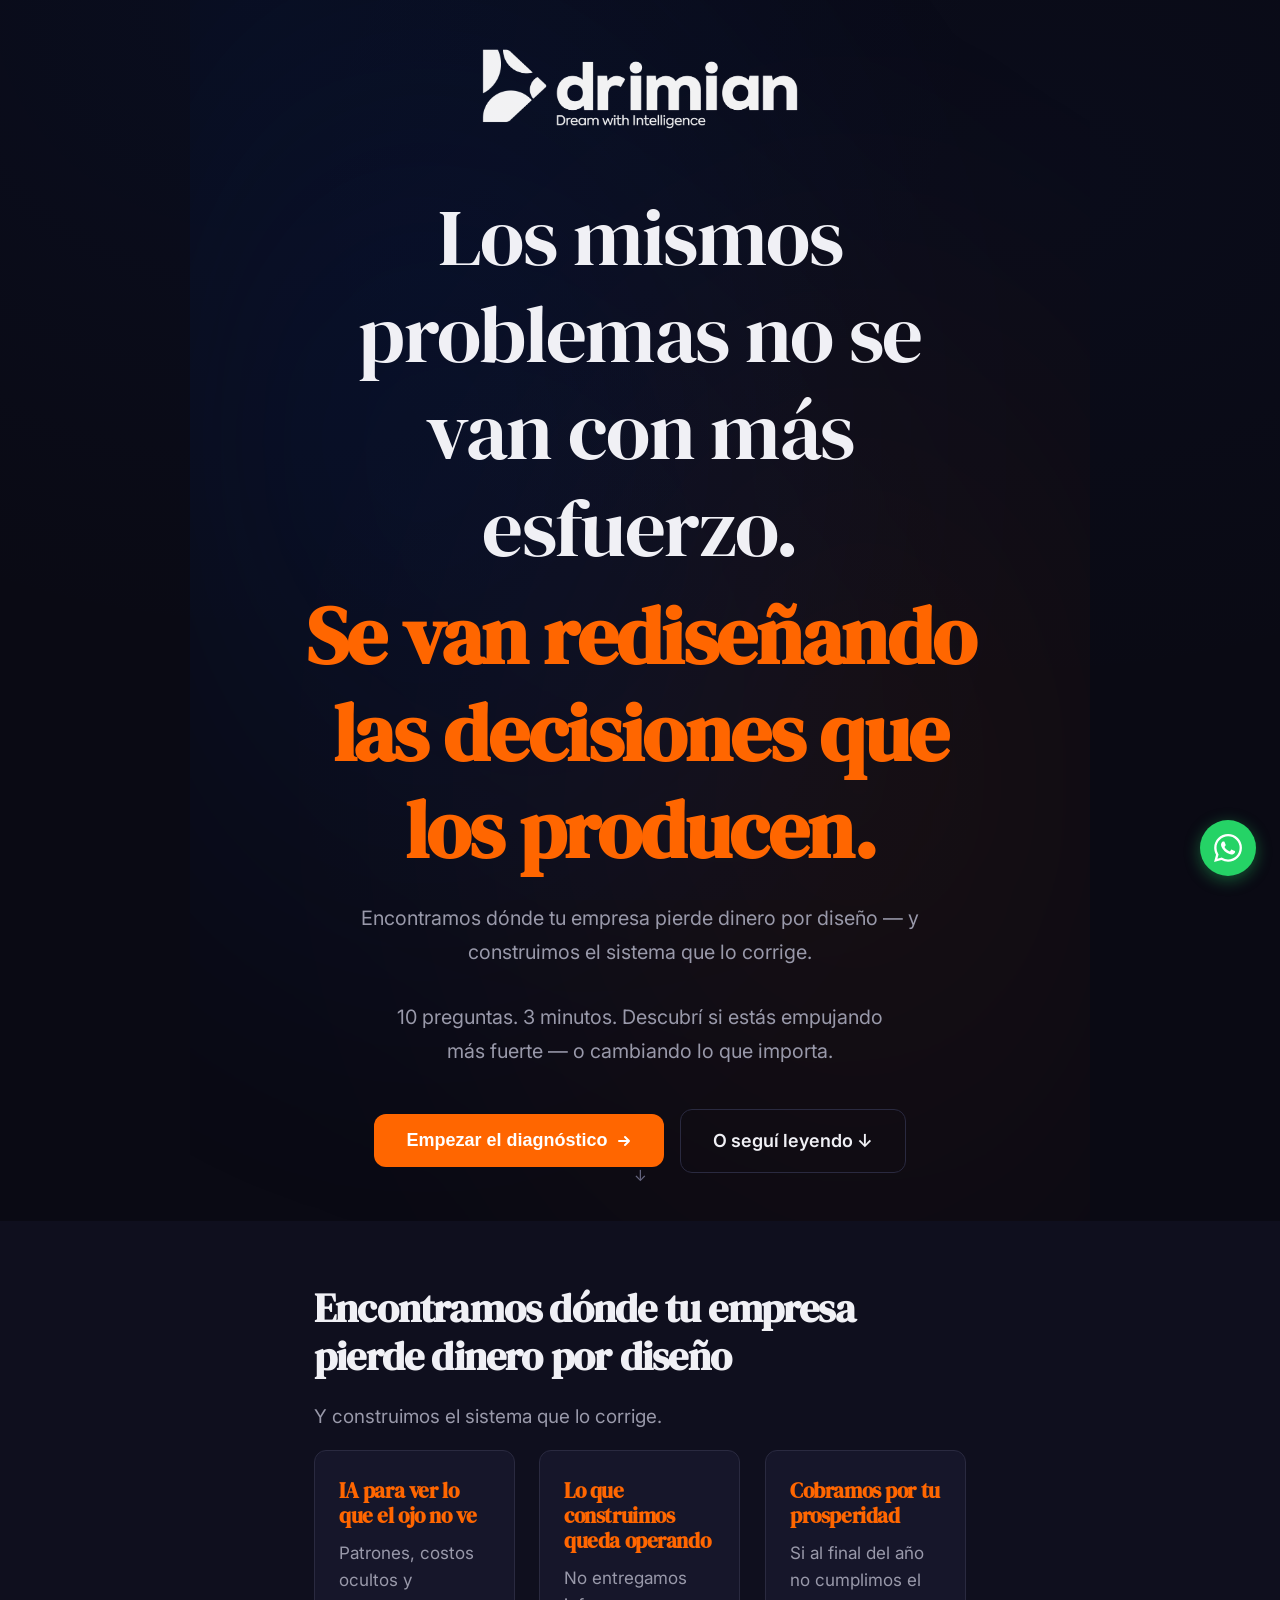
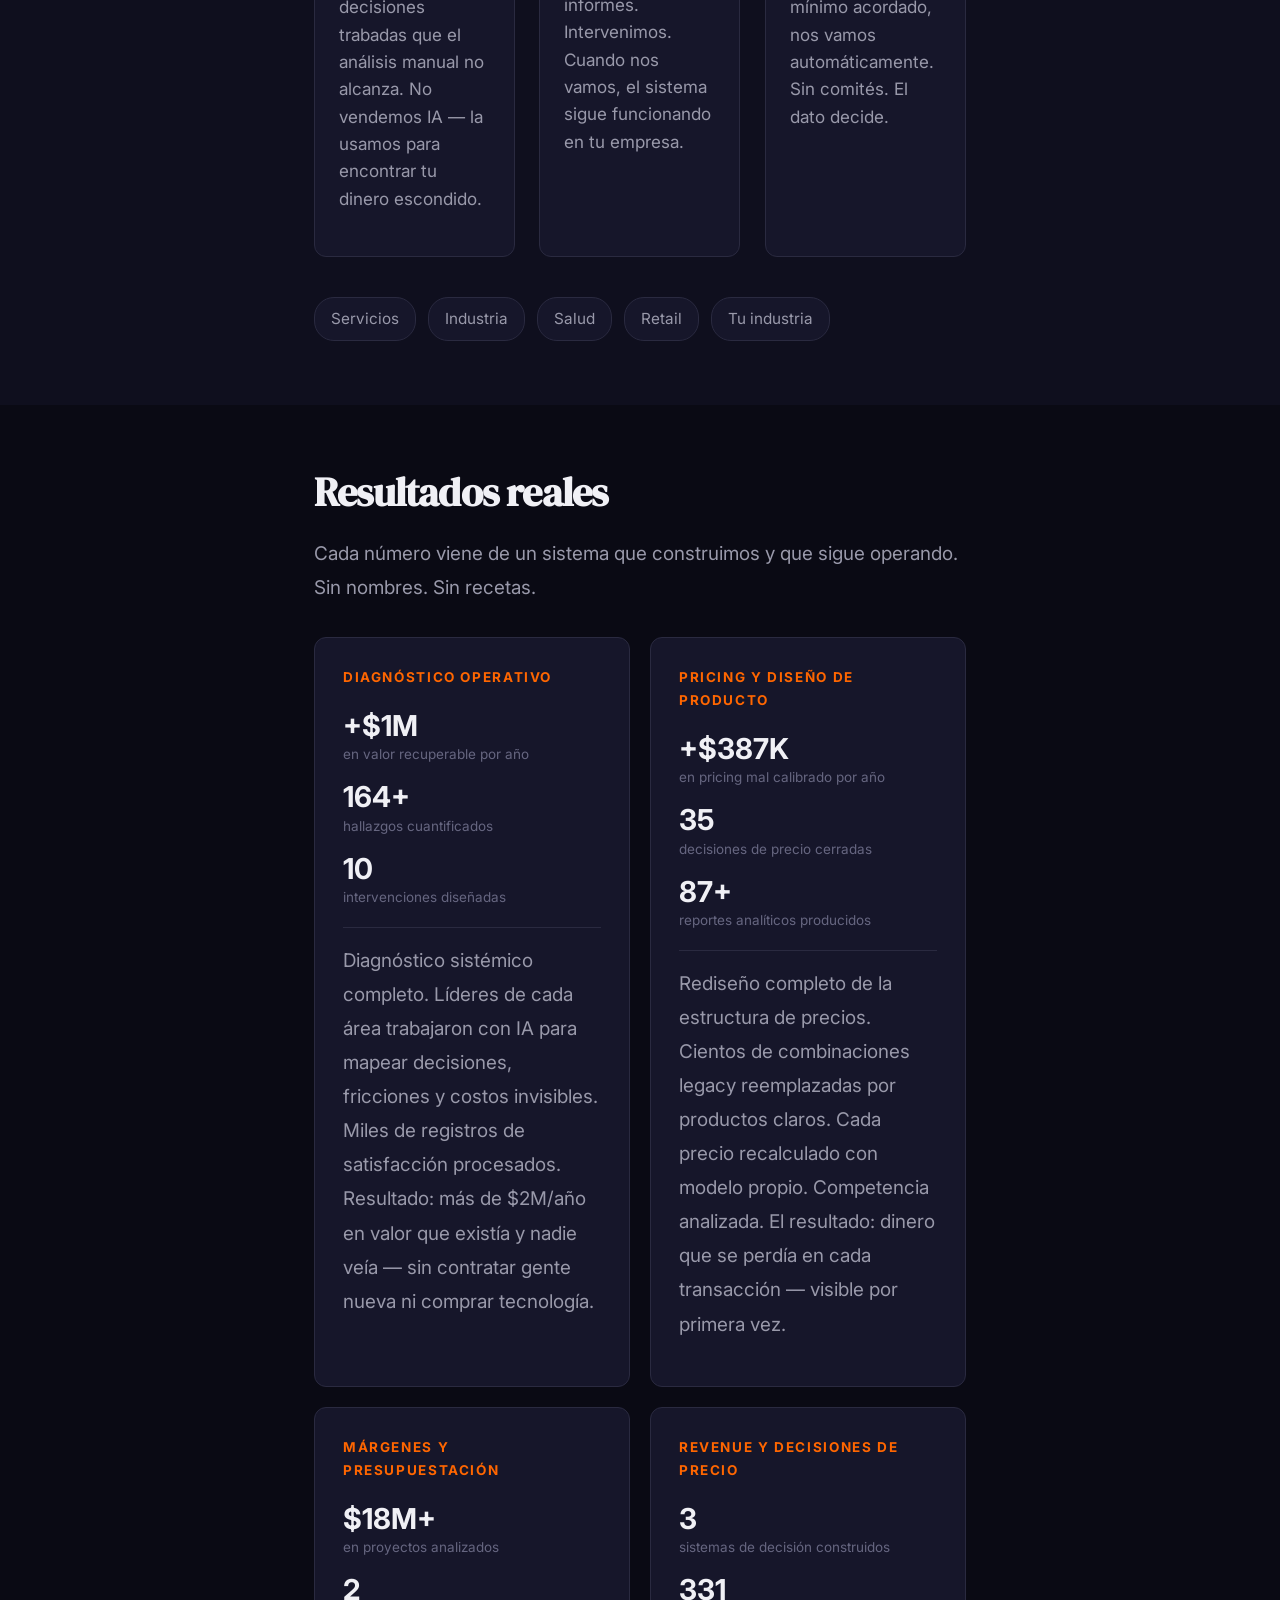
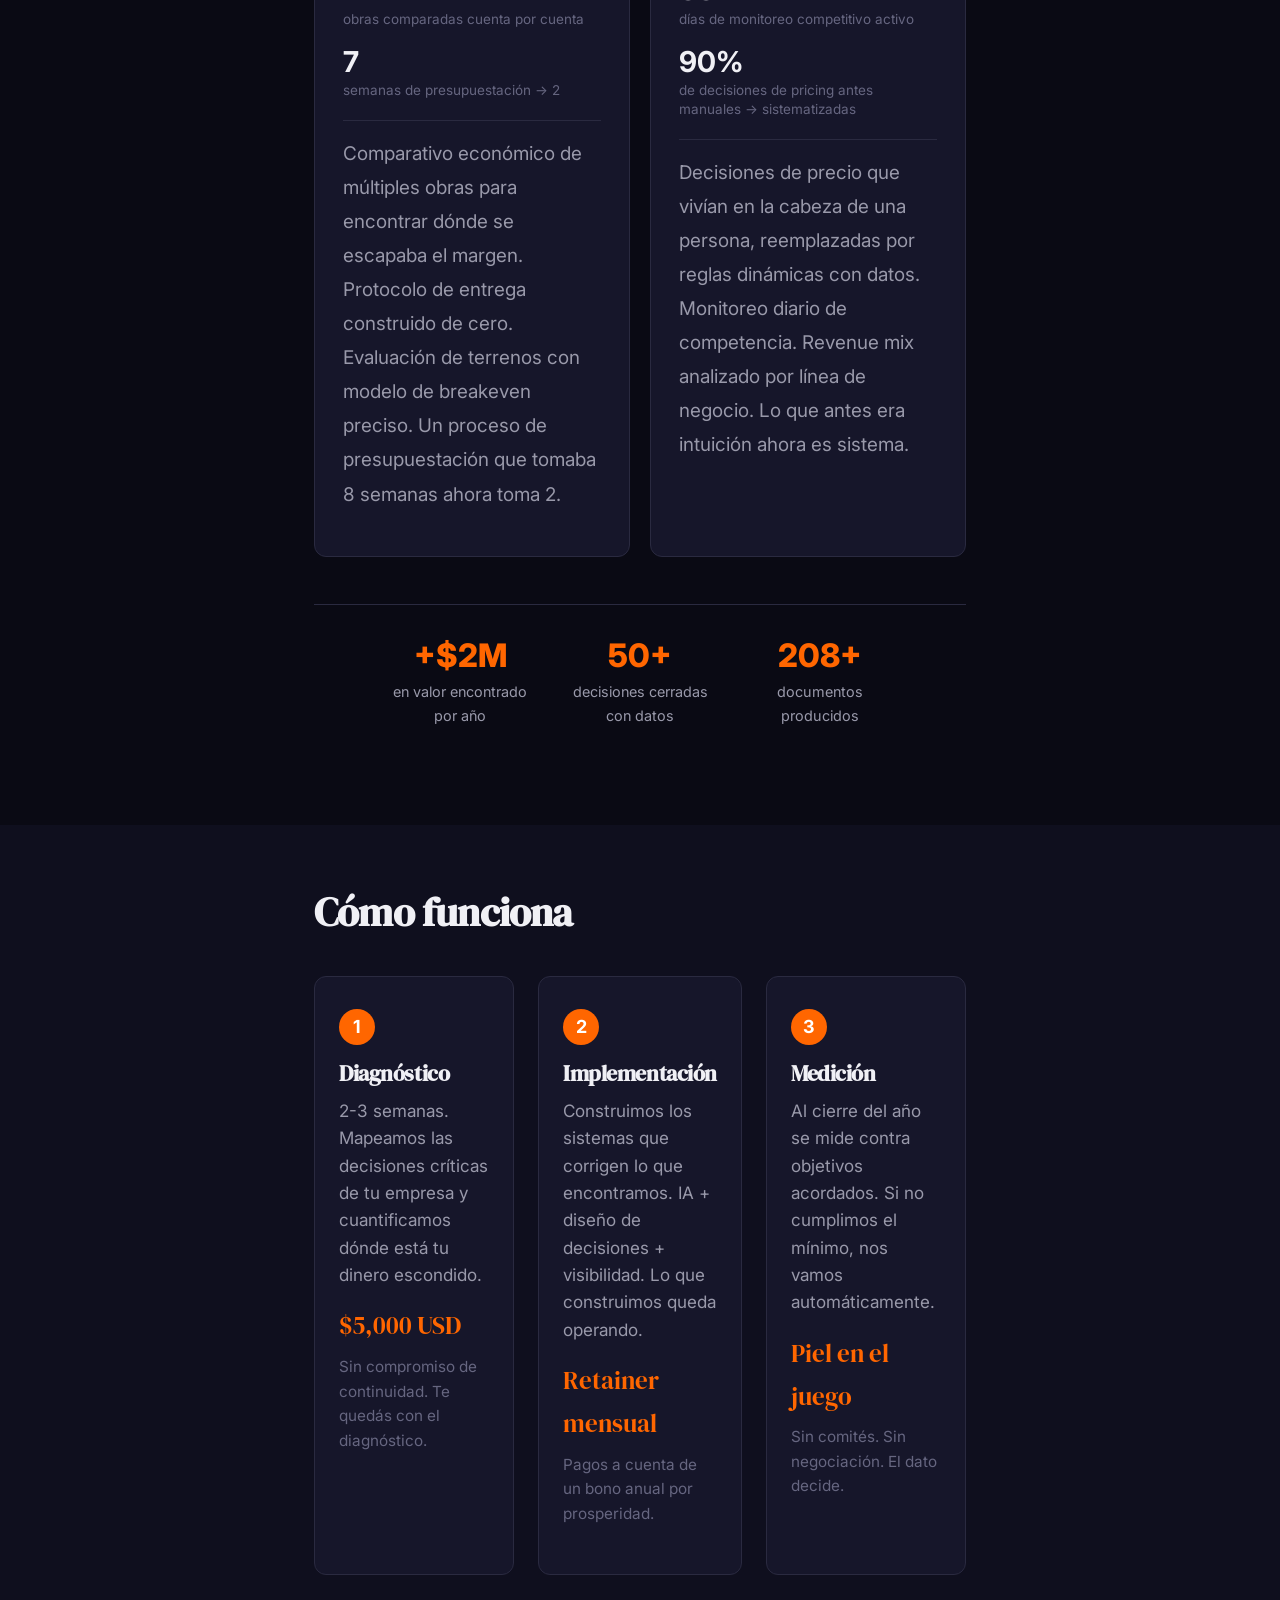
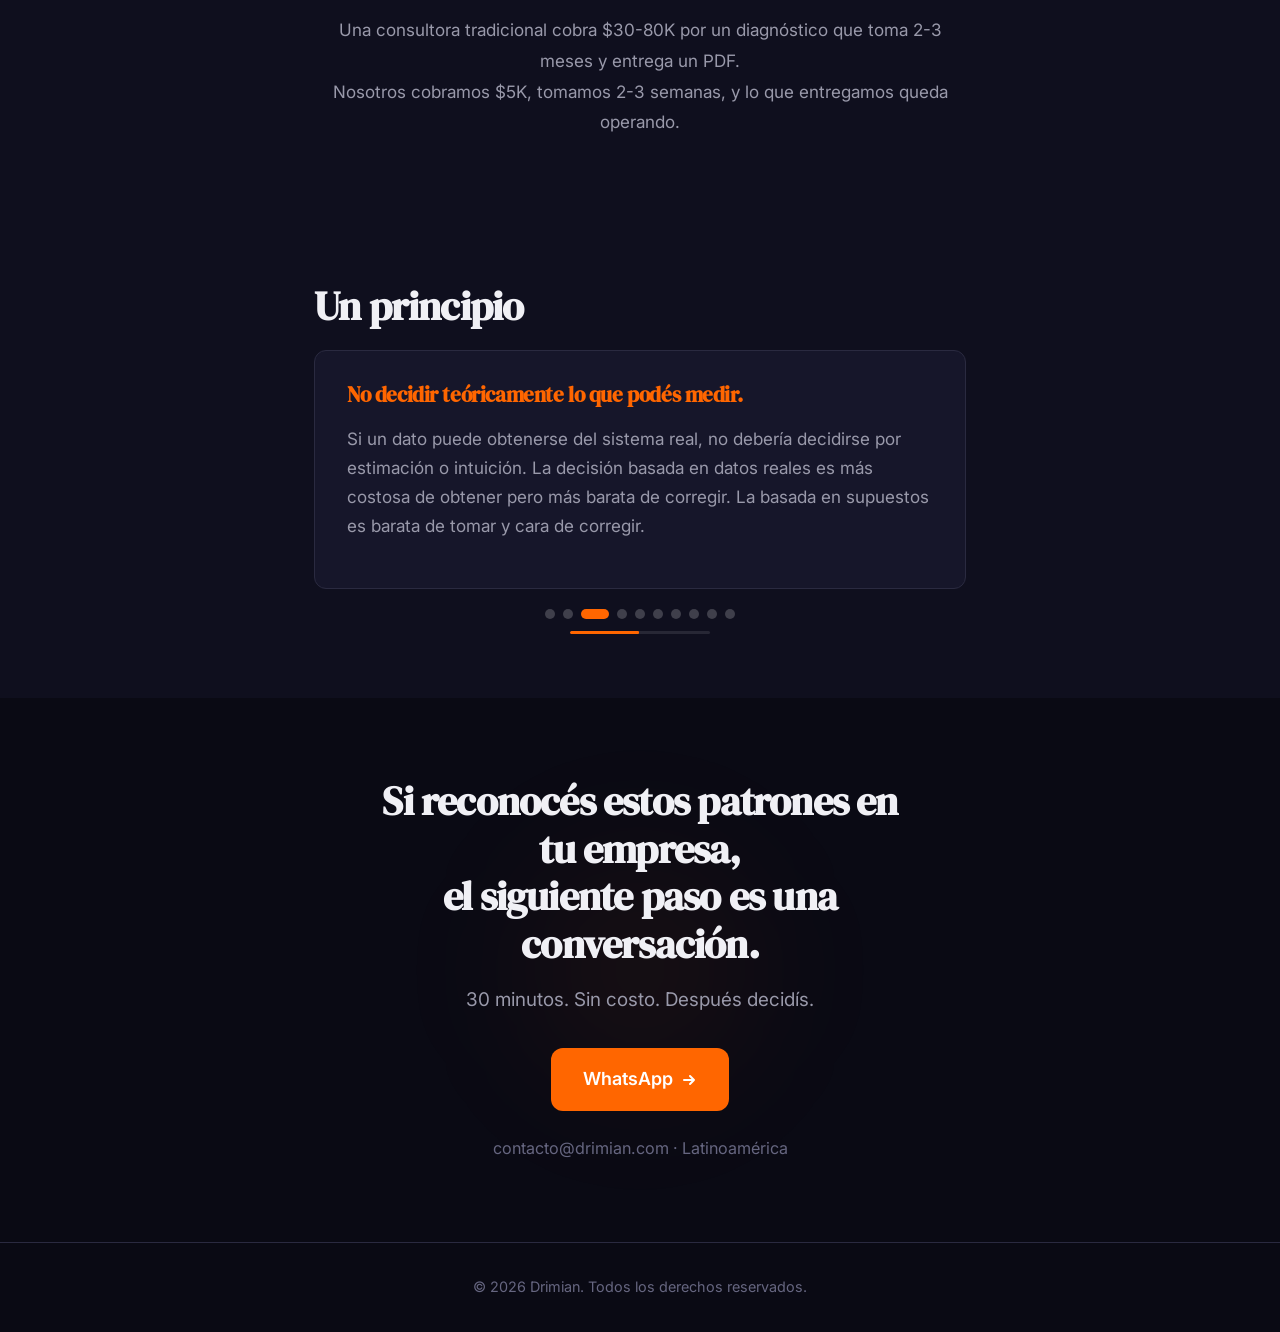
==== commit dea5e945: "Guardar respuestas diagnóstico en Google Sheets - Envío automático de las 10 respuestas + scores + p" ====
--- a/index.html
+++ b/index.html
@@ -125,15 +125,13 @@
       </a>
 
       <div class="lead-capture">
-        <p>¿Querés recibir un análisis detallado de tus respuestas?</p>
+        <p>¿Querés que analicemos esto juntos? 30 minutos, sin costo.</p>
         <form class="lead-form" id="lead-form" onsubmit="submitLead(event)">
           <input type="text" name="name" placeholder="Tu nombre" required>
           <input type="text" name="company" placeholder="Tu empresa" required>
-          <input type="email" name="email" placeholder="Tu email" required>
-          <input type="hidden" name="score" id="lead-score">
-          <input type="hidden" name="profile" id="lead-profile">
-          <input type="hidden" name="indicators" id="lead-indicators">
-          <button type="submit" class="btn btn-primary" style="width: 100%; justify-content: center;">Enviar</button>
+          <input type="tel" name="whatsapp" placeholder="Tu WhatsApp (con código de país)" required>
+          <input type="email" name="email" placeholder="Tu email (opcional)">
+          <button type="submit" class="btn btn-primary" style="width: 100%; justify-content: center;">Quiero conversar</button>
         </form>
       </div>
     </div>
@@ -588,32 +586,18 @@
     function submitLead(e) {
       e.preventDefault();
       const form = e.target;
-      const total = answers.reduce((a, b) => a + b, 0);
-      const profile = getProfile(total);
-      const indicators = calculateIndicatorScores();
-
-      // Fill hidden fields
-      document.getElementById('lead-score').value = total + '/40 — ' + profile.name;
-      document.getElementById('lead-profile').value = profile.name;
-      document.getElementById('lead-indicators').value = Object.entries(indicators).map(([k,v]) => k + ': ' + v + '%').join(' | ');
-
-      // Send via formsubmit.co (no signup needed, sends to contacto@drimian.com)
-      const formData = new FormData(form);
-      formData.append('_subject', 'Nuevo diagnóstico web: ' + form.name.value + ' — ' + form.company.value);
-      formData.append('_template', 'table');
-      formData.append('_captcha', 'false');
-
-      fetch('https://formsubmit.co/ajax/contacto@drimian.com', {
-        method: 'POST',
-        body: formData
-      }).then(r => r.json()).then(data => {
-        form.innerHTML = '<p style="color: var(--success); padding: 16px;">Listo. Te enviamos el análisis detallado.</p>';
-      }).catch(err => {
-        // Fallback: open WhatsApp with data
-        const msg = encodeURIComponent('Hola, hice el diagnóstico en drimian.com.\nScore: ' + total + '/40 (' + profile.name + ')\nNombre: ' + form.name.value + '\nEmpresa: ' + form.company.value + '\nEmail: ' + form.email.value);
-        window.open('https://wa.me/59176600056?text=' + msg, '_blank');
-        form.innerHTML = '<p style="color: var(--success); padding: 16px;">Listo. Te contactamos pronto.</p>';
-      });
+
+      // Enviar datos de contacto a Google Sheets (vinculado por SESSION_ID)
+      sendToSheet({
+        type: 'contact',
+        sessionId: SESSION_ID,
+        name: form.name.value,
+        company: form.company.value,
+        whatsapp: form.whatsapp.value,
+        email: form.email.value || ''
+      });
+
+      form.innerHTML = '<p style="color: var(--success); padding: 16px;">Listo. Te contactamos pronto.</p>';
     }
   </script>
 
